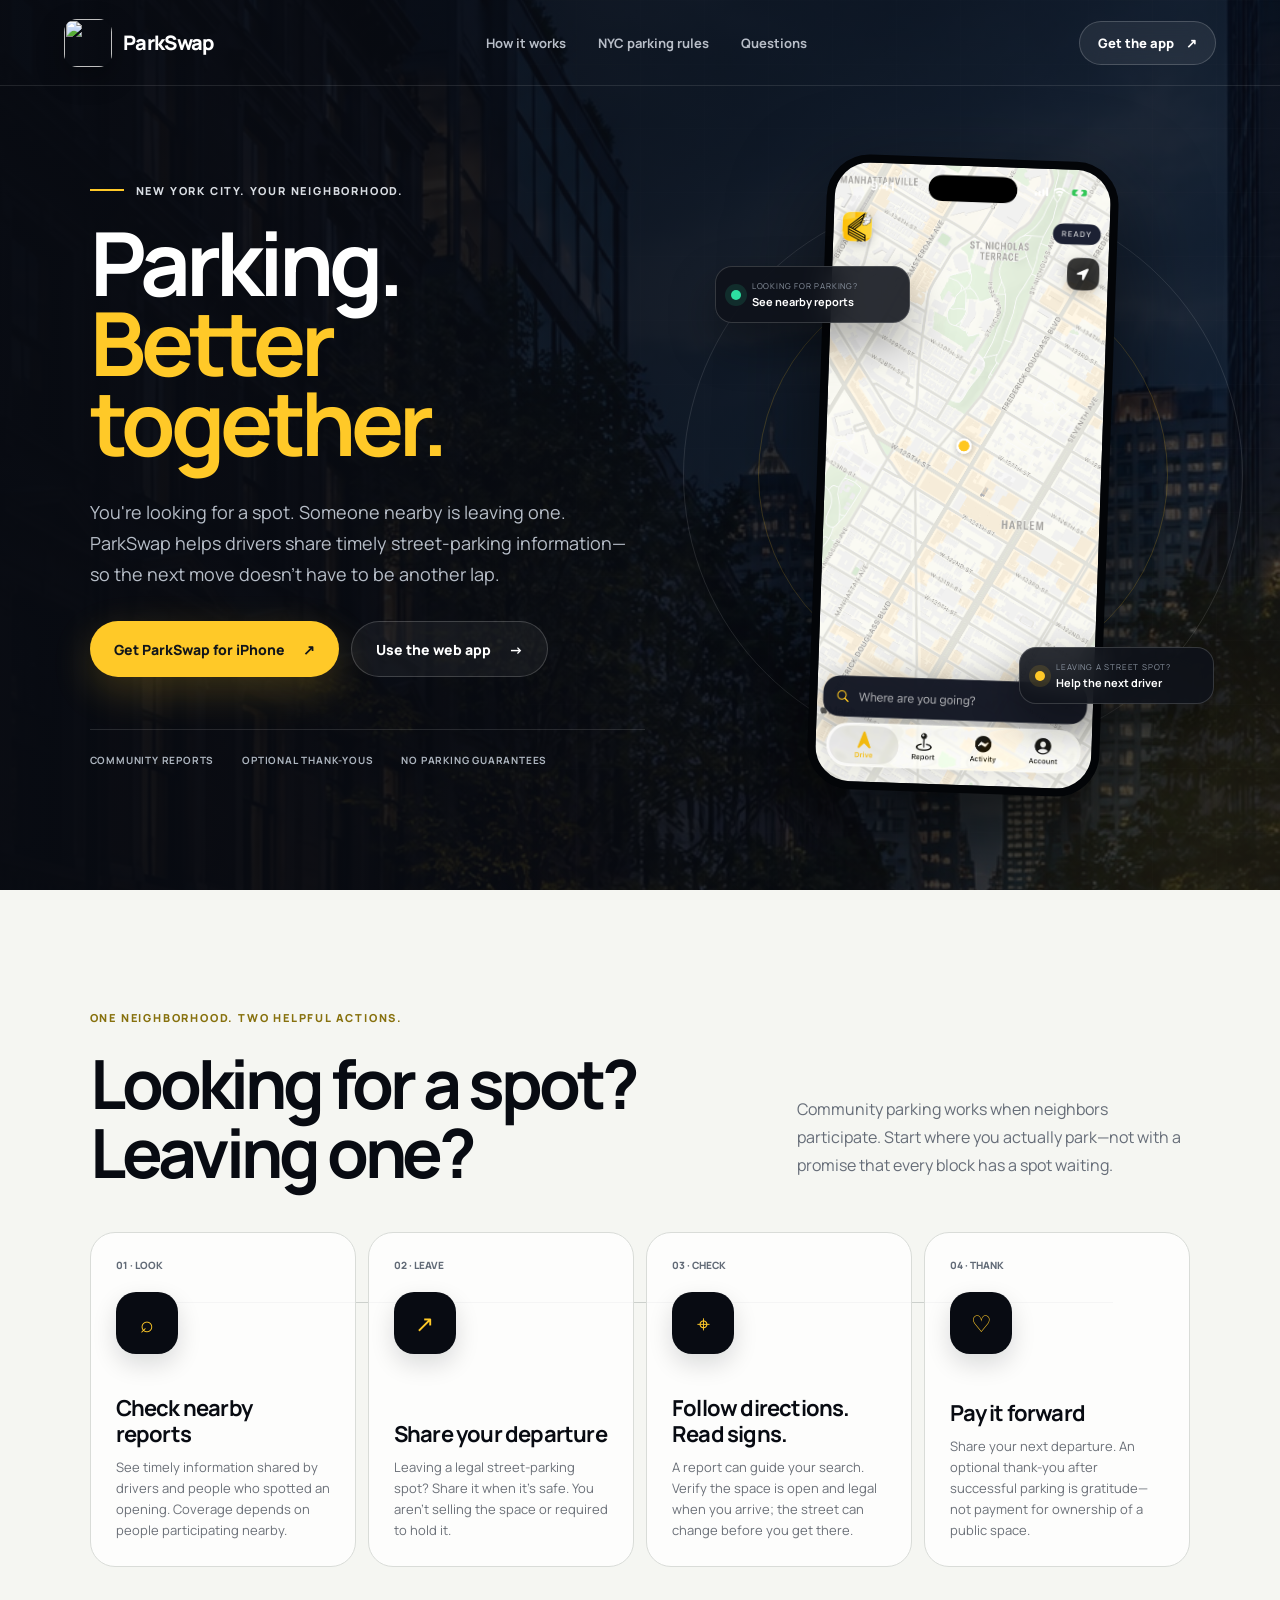
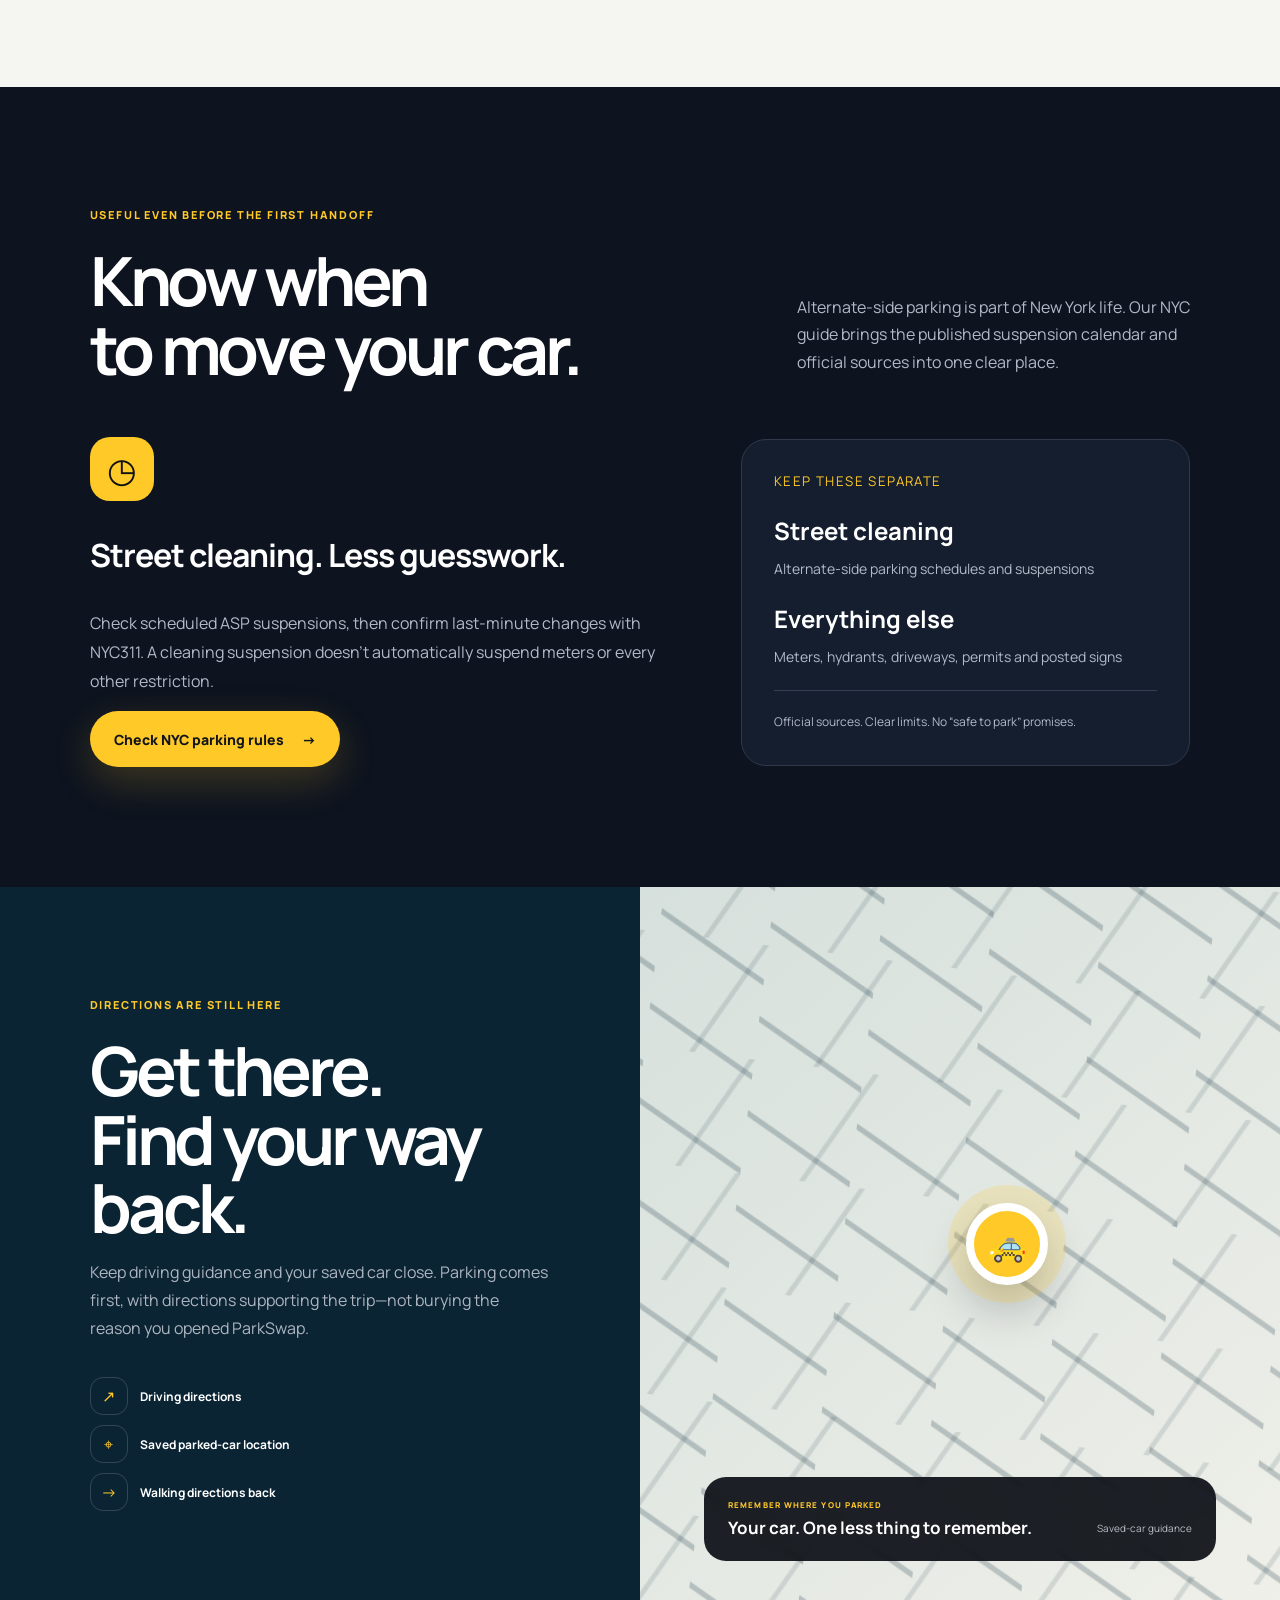
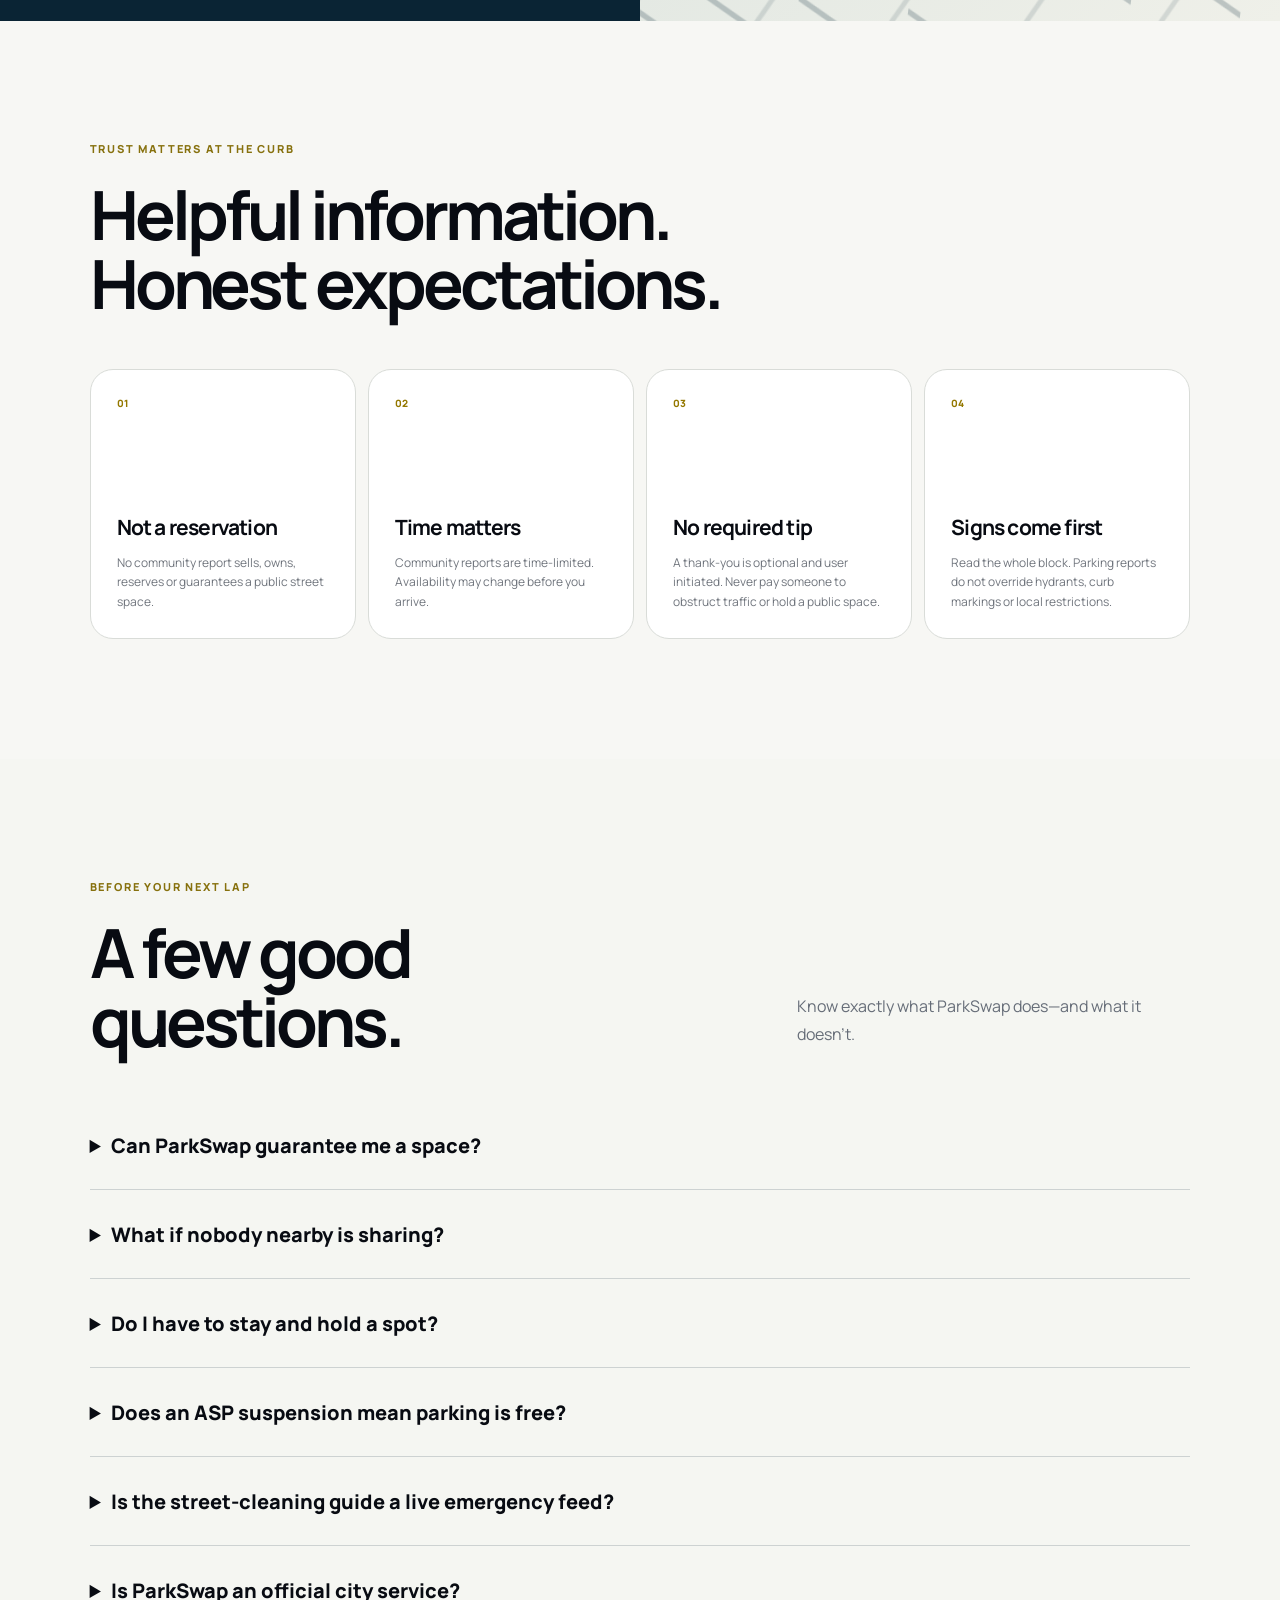
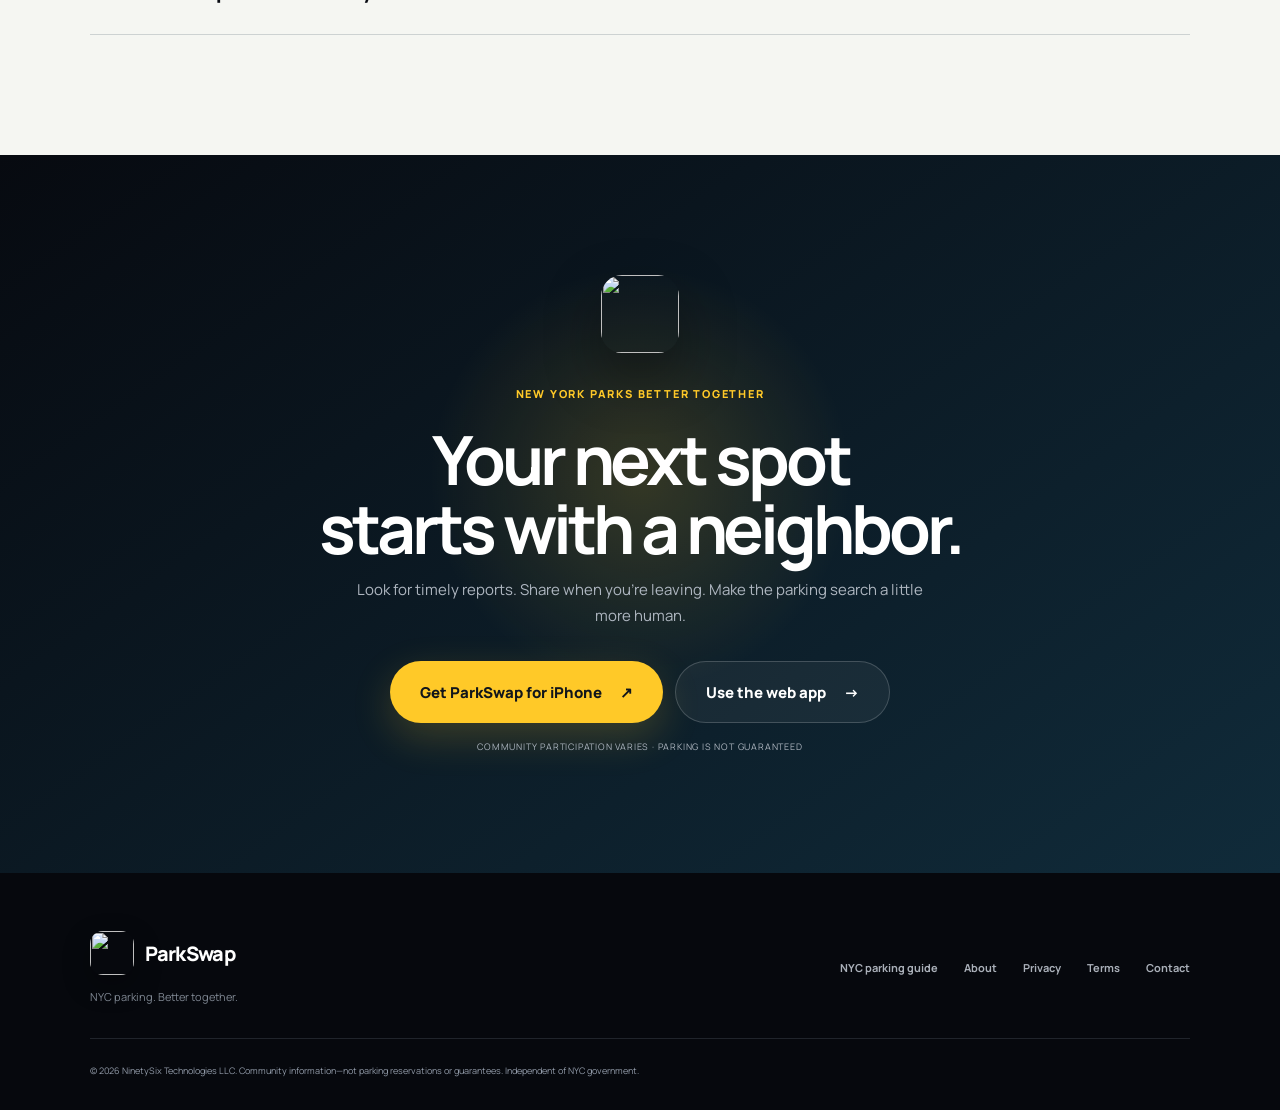
==== index.html @ baaea786 "Make ParkSwap website NYC parking-first with verified ASP date guide" ====
<!doctype html>
<html lang="en-US">
<head>
<meta charset="utf-8">
<meta name="viewport" content="width=device-width, initial-scale=1, viewport-fit=cover">
<title>ParkSwap — NYC Parking, Better Together</title>
<meta name="description" content="Find timely community parking reports, share when you're leaving, and check NYC alternate-side parking information. Less circling starts with drivers helping drivers.">
<meta name="theme-color" content="#080b12">
<link rel="canonical" href="https://parkswap.com/">
<meta property="og:type" content="website"><meta property="og:site_name" content="ParkSwap">
<meta property="og:title" content="ParkSwap — NYC Parking, Better Together">
<meta property="og:description" content="Looking for a spot? Leaving one? Connect with your neighborhood, and check official NYC parking information.">
<meta property="og:url" content="https://parkswap.com/"><meta property="og:image" content="https://parkswap.com/assets/parkswap-nyc-blue-hour-v2.jpg">
<meta name="twitter:card" content="summary_large_image">
<meta name="twitter:title" content="ParkSwap — NYC Parking, Better Together">
<meta name="twitter:description" content="Drivers helping drivers. Community parking reports and official NYC parking information.">
<meta name="twitter:image" content="https://parkswap.com/assets/parkswap-nyc-blue-hour-v2.jpg">
<meta name="apple-itunes-app" content="app-id=1494510599">
<link rel="icon" type="image/png" href="/parkswap-app-icon.png"><link rel="apple-touch-icon" href="/parkswap-app-icon.png">
<link rel="preconnect" href="https://fonts.googleapis.com"><link rel="preconnect" href="https://fonts.gstatic.com" crossorigin>
<link href="https://fonts.googleapis.com/css2?family=Manrope:wght@400;500;600;700;800&display=swap" rel="stylesheet">
<link rel="stylesheet" href="/landing-v2.css?v=20261007-nyc">
<script type="application/ld+json">{"@context":"https://schema.org","@graph":[{"@type":"Organization","@id":"https://parkswap.com/#company","name":"NinetySix Technologies LLC","url":"https://parkswap.com/","logo":"https://parkswap.com/parkswap-app-icon.png"},{"@type":"MobileApplication","name":"ParkSwap","operatingSystem":"iOS","applicationCategory":"NavigationApplication","description":"Community parking information, driving directions and saved-car recovery.","url":"https://parkswap.com/","downloadUrl":"https://apps.apple.com/us/app/id1494510599","publisher":{"@id":"https://parkswap.com/#company"}},{"@type":"WebSite","name":"ParkSwap","url":"https://parkswap.com/","publisher":{"@id":"https://parkswap.com/#company"}}]}</script>
</head>
<body>
<a class="skip-link" href="#main">Skip to content</a>
<header class="nav-wrap">
<a class="brand" href="/" aria-label="ParkSwap home"><img src="/parkswap-app-icon.png" width="48" height="48" alt=""><span>ParkSwap</span></a>
<nav aria-label="Main navigation"><a href="#journey">How it works</a><a href="/nyc-parking/">NYC parking rules</a><a href="#questions">Questions</a></nav>
<a class="nav-cta" href="https://apps.apple.com/us/app/id1494510599" target="_blank" rel="noopener">Get the app <span aria-hidden="true">↗</span></a>
</header>
<nav class="mobile-links" aria-label="Mobile navigation"><a href="#journey">How it works</a><a href="/nyc-parking/">NYC parking guide</a><a href="#questions">FAQs</a></nav>
<main id="main">
<section class="hero nyc-hero" id="top">
<div class="hero-glow" aria-hidden="true"></div>
<div class="hero-copy">
<p class="eyebrow"><span></span> New York City. Your neighborhood.</p>
<h1>Parking.<br><em>Better together.</em></h1>
<p class="hero-lead">You're looking for a spot. Someone nearby is leaving one. ParkSwap helps drivers share timely street-parking information—so the next move doesn't have to be another lap.</p>
<div class="actions"><a class="button primary" href="https://apps.apple.com/us/app/id1494510599" target="_blank" rel="noopener">Get ParkSwap for iPhone <span aria-hidden="true">↗</span></a><a class="button secondary" href="https://app.parkswap.com/app/">Use the web app <span aria-hidden="true">→</span></a></div>
<div class="hero-facts"><span>Community reports</span><span>Optional thank-yous</span><span>No parking guarantees</span></div>
</div>
<div class="hero-product" aria-label="Current ParkSwap app preview">
<div class="orbit orbit-one" aria-hidden="true"></div><div class="orbit orbit-two" aria-hidden="true"></div>
<div class="phone hero-phone"><img src="/assets/parkswap-map.png" width="1206" height="2622" fetchpriority="high" alt="Current ParkSwap map and destination-search screen in New York City"></div>
<div class="floating-card float-top"><i></i><span><small>Looking for parking?</small><strong>See nearby reports</strong></span></div>
<div class="floating-card float-bottom"><i></i><span><small>Leaving a street spot?</small><strong>Help the next driver</strong></span></div>
</div>
</section>
<section class="journey section" id="journey">
<div class="section-heading compact"><div><p class="kicker">One neighborhood. Two helpful actions.</p><h2>Looking for a spot?<br>Leaving one?</h2></div><p>Community parking works when neighbors participate. Start where you actually park—not with a promise that every block has a spot waiting.</p></div>
<ol class="journey-track">
<li><span>01 · LOOK</span><i aria-hidden="true">⌕</i><h3>Check nearby reports</h3><p>See timely information shared by drivers and people who spotted an opening. Coverage depends on people participating nearby.</p></li>
<li><span>02 · LEAVE</span><i aria-hidden="true">↗</i><h3>Share your departure</h3><p>Leaving a legal street-parking spot? Share it when it's safe. You aren't selling the space or required to hold it.</p></li>
<li><span>03 · CHECK</span><i aria-hidden="true">⌖</i><h3>Follow directions. Read signs.</h3><p>A report can guide your search. Verify the space is open and legal when you arrive; the street can change before you get there.</p></li>
<li><span>04 · THANK</span><i aria-hidden="true">♡</i><h3>Pay it forward</h3><p>Share your next departure. An optional thank-you after successful parking is gratitude—not payment for ownership of a public space.</p></li>
</ol>
</section>
<section class="nyc-rules section" id="nyc-rules">
<div class="section-heading"><div><p class="kicker light">Useful even before the first handoff</p><h2>Know when<br>to move your car.</h2></div><p>Alternate-side parking is part of New York life. Our NYC guide brings the published suspension calendar and official sources into one clear place.</p></div>
<div class="rules-feature"><div><span class="rules-icon" aria-hidden="true">◷</span><h3>Street cleaning. Less guesswork.</h3><p>Check scheduled ASP suspensions, then confirm last-minute changes with NYC311. A cleaning suspension doesn't automatically suspend meters or every other restriction.</p><a class="button primary" href="/nyc-parking/">Check NYC parking rules <span aria-hidden="true">→</span></a></div><div class="rules-note"><small>KEEP THESE SEPARATE</small><strong>Street cleaning</strong><span>Alternate-side parking schedules and suspensions</span><strong>Everything else</strong><span>Meters, hydrants, driveways, permits and posted signs</span><p>Official sources. Clear limits. No “safe to park” promises.</p></div></div>
</section>
<section class="car-section">
<div class="car-copy"><p class="kicker light">Directions are still here</p><h2>Get there.<br>Find your way back.</h2><p>Keep driving guidance and your saved car close. Parking comes first, with directions supporting the trip—not burying the reason you opened ParkSwap.</p><div class="car-actions"><span><i aria-hidden="true">↗</i><b>Driving directions</b></span><span><i aria-hidden="true">⌖</i><b>Saved parked-car location</b></span><span><i aria-hidden="true">→</i><b>Walking directions back</b></span></div></div>
<div class="car-visual" aria-hidden="true"><div class="map-lines"></div><div class="car-pin"><span>🚕</span></div><div class="car-status"><small>REMEMBER WHERE YOU PARKED</small><strong>Your car. One less thing to remember.</strong><span>Saved-car guidance</span></div></div>
</section>
<section class="trust section" id="trust">
<div class="trust-statement"><p class="kicker">Trust matters at the curb</p><h2>Helpful information.<br>Honest expectations.</h2></div>
<div class="trust-grid"><article><span>01</span><h3>Not a reservation</h3><p>No community report sells, owns, reserves or guarantees a public street space.</p></article><article><span>02</span><h3>Time matters</h3><p>Community reports are time-limited. Availability may change before you arrive.</p></article><article><span>03</span><h3>No required tip</h3><p>A thank-you is optional and user initiated. Never pay someone to obstruct traffic or hold a public space.</p></article><article><span>04</span><h3>Signs come first</h3><p>Read the whole block. Parking reports do not override hydrants, curb markings or local restrictions.</p></article></div>
</section>
<section class="questions section" id="questions">
<div class="section-heading compact"><div><p class="kicker">Before your next lap</p><h2>A few good<br>questions.</h2></div><p>Know exactly what ParkSwap does—and what it doesn't.</p></div>
<details><summary>Can ParkSwap guarantee me a space?</summary><p>No. Reports are community information, not reservations. Someone may park before you arrive. Always verify availability and legality yourself.</p></details>
<details><summary>What if nobody nearby is sharing?</summary><p>There may be no reports. Use directions and the NYC parking guide, then share your own departure when safe. Each helpful report gives another neighbor a place to start.</p></details>
<details><summary>Do I have to stay and hold a spot?</summary><p>No. Leave when safe. Do not block traffic, stand in a space or suggest that a public spot is reserved.</p></details>
<details><summary>Does an ASP suspension mean parking is free?</summary><p>Not generally. ASP concerns street cleaning. Check NYC311's current notice and all other applicable restrictions, including meters.</p></details>
<details><summary>Is the street-cleaning guide a live emergency feed?</summary><p>No. It shows published 2026 calendar information and links to official current notices. Weather and emergency changes must be checked with NYC311.</p></details>
<details><summary>Is ParkSwap an official city service?</summary><p>No. ParkSwap is independent software from NinetySix Technologies LLC, not affiliated with or endorsed by NYC government.</p></details>
</section>
<section class="final-cta section">
<div class="cta-mark"><img src="/parkswap-app-icon.png" width="78" height="78" alt=""></div><p class="kicker light">New York parks better together</p><h2>Your next spot<br>starts with a neighbor.</h2><p>Look for timely reports. Share when you're leaving. Make the parking search a little more human.</p>
<div class="actions"><a class="button primary large" href="https://apps.apple.com/us/app/id1494510599" target="_blank" rel="noopener">Get ParkSwap for iPhone <span aria-hidden="true">↗</span></a><a class="button secondary large" href="https://app.parkswap.com/app/">Use the web app <span aria-hidden="true">→</span></a></div>
<small>Community participation varies · Parking is not guaranteed</small>
</section>
</main>
<footer><div class="footer-brand"><a class="brand" href="/"><img src="/parkswap-app-icon.png" width="44" height="44" alt=""><span>ParkSwap</span></a><p>NYC parking. Better together.</p></div><nav aria-label="Footer navigation"><a href="/nyc-parking/">NYC parking guide</a><a href="/aboutUs/">About</a><a href="/privacy/">Privacy</a><a href="/terms/">Terms</a><a href="mailto:contact@parkswap.com">Contact</a></nav><small>© 2026 NinetySix Technologies LLC. Community information—not parking reservations or guarantees. Independent of NYC government.</small></footer>
</body></html>
---- landing-v2.css ----
:root{--ink:#080b12;--paper:#f4f5f1;--white:#fff;--muted:#666d78;--line:#d9dcd8;--yellow:#ffc928;--mint:#2de0a1}
*{box-sizing:border-box}html{scroll-behavior:smooth;background:var(--ink)}body{margin:0;background:var(--paper);color:var(--ink);font-family:Manrope,-apple-system,BlinkMacSystemFont,"Segoe UI",sans-serif;-webkit-font-smoothing:antialiased}a{color:inherit;text-decoration:none}.skip-link{position:fixed;left:16px;top:-80px;z-index:100;background:#fff;color:#000;padding:12px 16px;border-radius:10px}.skip-link:focus{top:16px}
.nav-wrap{position:absolute;z-index:20;top:0;left:0;right:0;height:86px;padding:0 clamp(22px,5vw,76px);display:flex;align-items:center;justify-content:space-between;color:#fff;border-bottom:1px solid rgba(255,255,255,.1)}.brand{display:flex;align-items:center;gap:11px;font-size:20px;font-weight:800;letter-spacing:-.7px}.brand img{border-radius:13px;box-shadow:0 10px 28px rgba(0,0,0,.3)}.nav-wrap nav{display:flex;gap:32px;color:#b8bec8;font-size:13px;font-weight:700}.nav-wrap nav a:hover{color:#fff}.nav-cta{display:flex;gap:12px;align-items:center;border:1px solid rgba(255,255,255,.18);border-radius:999px;padding:12px 18px;font-size:13px;font-weight:800;background:rgba(255,255,255,.07);backdrop-filter:blur(14px)}
.hero{position:relative;min-height:900px;padding:150px clamp(22px,7vw,110px) 90px;display:grid;grid-template-columns:minmax(0,1fr) minmax(420px,.82fr);align-items:center;gap:7vw;color:#fff;background:radial-gradient(circle at 81% 22%,rgba(255,201,40,.25),transparent 30%),linear-gradient(135deg,#070a10 0%,#0c1420 56%,#102a38 100%);overflow:hidden}.hero:before{content:"";position:absolute;inset:0;opacity:.22;background-image:linear-gradient(rgba(255,255,255,.045) 1px,transparent 1px),linear-gradient(90deg,rgba(255,255,255,.045) 1px,transparent 1px);background-size:64px 64px;mask-image:linear-gradient(90deg,transparent,#000)}.hero-glow{position:absolute;width:500px;height:500px;border-radius:50%;right:-180px;bottom:-190px;background:var(--yellow);filter:blur(130px);opacity:.09}.hero-copy,.hero-product{position:relative;z-index:2}.eyebrow,.kicker{margin:0 0 24px;text-transform:uppercase;letter-spacing:1.8px;font-size:11px;font-weight:800;color:#87710e}.eyebrow{display:flex;align-items:center;gap:12px;color:#d9dde3}.eyebrow span{width:34px;height:2px;background:var(--yellow)}h1{font-size:clamp(58px,7vw,108px);line-height:.91;letter-spacing:-6.5px;margin:0;max-width:870px}h1 em{font-style:normal;color:var(--yellow)}.hero-lead{max-width:670px;margin:34px 0 32px;color:#b7bec8;font-size:18px;line-height:1.72}.actions{display:flex;gap:12px;flex-wrap:wrap}.button{display:inline-flex;align-items:center;justify-content:center;gap:18px;min-height:56px;padding:0 24px;border-radius:999px;font-size:14px;font-weight:800;transition:transform .2s ease,box-shadow .2s ease}.button:hover{transform:translateY(-2px)}.primary{background:var(--yellow);color:#11151b;box-shadow:0 14px 40px rgba(255,201,40,.2)}.secondary{color:#fff;border:1px solid rgba(255,255,255,.18);background:rgba(255,255,255,.05)}.large{min-height:62px;padding:0 30px;font-size:15px}.hero-facts{display:flex;gap:28px;margin-top:52px;padding-top:23px;border-top:1px solid rgba(255,255,255,.12);color:#87909d;font-size:10px;font-weight:700;text-transform:uppercase;letter-spacing:.8px}.hero-facts b{color:#fff;margin-right:5px}
.hero-product{height:650px;display:grid;place-items:center}.orbit{position:absolute;border:1px solid rgba(255,255,255,.11);border-radius:50%}.orbit-one{width:560px;height:560px}.orbit-two{width:410px;height:410px;border-color:rgba(255,201,40,.2)}.phone{overflow:hidden;background:#05070b;border:8px solid #030508;border-radius:43px;box-shadow:0 35px 90px rgba(0,0,0,.55)}.phone img{width:100%;height:100%;display:block;object-fit:cover;object-position:top}.hero-phone{position:relative;width:292px;height:635px;transform:rotate(2deg);z-index:2}.floating-card{position:absolute;z-index:4;display:flex;align-items:center;gap:11px;min-width:195px;padding:13px 15px;border:1px solid rgba(255,255,255,.16);border-radius:17px;background:rgba(14,18,26,.88);box-shadow:0 20px 45px rgba(0,0,0,.34);backdrop-filter:blur(16px)}.floating-card i{width:10px;height:10px;border-radius:50%;background:var(--mint);box-shadow:0 0 0 6px rgba(45,224,161,.13)}.floating-card span{display:grid;gap:3px}.floating-card small{color:#8c95a2;font-size:8px;text-transform:uppercase;letter-spacing:.8px}.floating-card strong{font-size:11px}.float-top{left:-20px;top:116px}.float-bottom{right:-24px;bottom:96px}.float-bottom i{background:var(--yellow);box-shadow:0 0 0 6px rgba(255,201,40,.13)}.scroll-cue{position:absolute;left:clamp(22px,7vw,110px);bottom:32px;display:flex;align-items:center;gap:10px;color:#697381;font-size:9px;text-transform:uppercase;letter-spacing:1.2px}.scroll-cue span{width:30px;height:1px;background:#697381}
.section{padding:120px clamp(22px,7vw,110px)}.section-heading{display:grid;grid-template-columns:minmax(0,1.1fr) minmax(300px,.7fr);align-items:end;gap:7vw;margin-bottom:54px}.section-heading h2,.feature h2,.car-section h2,.trust-statement h2,.final-cta h2{margin:0;font-size:clamp(44px,5.3vw,78px);line-height:1.01;letter-spacing:-4px}.section-heading>p{margin:0 0 7px;color:var(--muted);font-size:16px;line-height:1.72}.compact{margin-bottom:46px}
.journey{background:#f5f6f2}.journey-track{position:relative;list-style:none;padding:0;margin:0;display:grid;grid-template-columns:repeat(4,1fr);gap:12px}.journey-track:before{content:"";position:absolute;left:7%;right:7%;top:70px;height:1px;background:#ccd0cc}.journey-track li{position:relative;min-height:335px;padding:25px;border:1px solid var(--line);border-radius:25px;background:rgba(255,255,255,.8);display:flex;flex-direction:column}.journey-track li>span{font-size:10px;font-weight:800;color:#8a8f98}.journey-track i{position:relative;z-index:2;width:62px;height:62px;margin:20px 0 auto;border-radius:20px;background:var(--ink);color:var(--yellow);display:grid;place-items:center;font-style:normal;font-size:23px;box-shadow:0 10px 25px rgba(8,11,18,.14)}.journey-track h3{margin:24px 0 10px;font-size:22px;line-height:1.15;letter-spacing:-.8px}.journey-track p{margin:0;color:#6b7078;font-size:13px;line-height:1.62}
.feature{min-height:840px;padding:110px clamp(22px,8vw,130px);display:grid;grid-template-columns:minmax(0,.9fr) minmax(430px,1.1fr);gap:8vw;align-items:center;color:#fff;background:radial-gradient(circle at 72% 50%,rgba(255,201,40,.13),transparent 28%),linear-gradient(145deg,#080b12,#131a25)}.kicker.light{color:var(--yellow)}.feature-copy>p:not(.kicker),.car-copy>p:not(.kicker){color:#aeb5c0;font-size:16px;line-height:1.75;max-width:620px}.check-list{list-style:none;padding:0;margin:35px 0 0;border-top:1px solid #2a313b}.check-list li{display:flex;align-items:center;gap:13px;padding:17px 0;border-bottom:1px solid #2a313b;color:#dce0e6;font-size:13px;font-weight:700}.check-list span{width:26px;height:26px;border-radius:9px;background:var(--yellow);color:#111;display:grid;place-items:center;font-size:11px}.feature-device{position:relative;min-height:650px;display:grid;place-items:center}.device-halo{position:absolute;width:530px;height:530px;border-radius:50%;background:linear-gradient(135deg,#26303a,#0d1118);border:1px solid #303945;box-shadow:inset 0 0 0 45px rgba(255,255,255,.015)}.feature-phone{position:relative;z-index:2;width:288px;height:625px}.metric{position:absolute;z-index:3;display:grid;gap:4px;padding:14px 16px;border-radius:15px;background:#fff;color:#111;box-shadow:0 20px 45px rgba(0,0,0,.3)}.metric small{font-size:8px;font-weight:800;color:#8a6e00;letter-spacing:1px}.metric b{font-size:11px}.metric-one{left:0;top:105px}.metric-two{right:-10px;bottom:110px}
.community{background:#eff1ed}.community-grid{display:grid;grid-template-columns:1fr .82fr 1fr;gap:14px;align-items:stretch}.community-copy-card,.screen-card{margin:0;min-height:620px;border-radius:28px;overflow:hidden}.community-copy-card{padding:34px;background:#fff;border:1px solid var(--line);display:flex;flex-direction:column}.card-number{font-size:10px;font-weight:800;color:#9a7c00}.community-copy-card h3{margin:auto 0 17px;font-size:34px;line-height:1.06;letter-spacing:-1.8px}.community-copy-card>p{margin:0;color:#6c7179;font-size:14px;line-height:1.7}.signal-line{margin-top:32px;padding:17px;border-radius:17px;background:#10151e;color:#fff;display:flex;align-items:center;gap:13px}.signal-line i{width:11px;height:11px;border-radius:50%;background:var(--mint);box-shadow:0 0 0 6px rgba(45,224,161,.14)}.signal-line span{display:grid;gap:4px}.signal-line b{font-size:12px}.signal-line small{font-size:9px;color:#969da8}.screen-card{position:relative;padding:34px 34px 0;background:linear-gradient(150deg,#092d2a,#0d141d);display:flex;flex-direction:column;align-items:center}.screen-card .phone{width:230px;height:500px;border-radius:35px}.screen-card figcaption{padding:18px 0;color:#aeb6c0;font-size:10px;line-height:1.5;text-align:center}.thank-you{background:linear-gradient(150deg,#f7d757,#ffc928);border-color:#dcb11c}.thank-you>p{color:#655413}.trust-pills{display:flex;flex-wrap:wrap;gap:7px;margin-top:31px}.trust-pills span{padding:9px 11px;border-radius:999px;background:rgba(8,11,18,.1);font-size:9px;font-weight:800;text-transform:uppercase;letter-spacing:.5px}
.car-section{min-height:700px;display:grid;grid-template-columns:1fr 1fr;background:#0a2434;color:#fff}.car-copy{padding:110px clamp(22px,7vw,110px)}.car-actions{margin-top:35px;display:grid;gap:10px}.car-actions span{display:flex;align-items:center;gap:12px}.car-actions i{width:38px;height:38px;border:1px solid rgba(255,255,255,.16);border-radius:13px;display:grid;place-items:center;color:var(--yellow);font-style:normal}.car-actions b{font-size:12px}.car-visual{position:relative;overflow:hidden;background:linear-gradient(140deg,#d6e0dc,#eff0e9)}.map-lines{position:absolute;inset:-20%;background:linear-gradient(28deg,transparent 47%,rgba(9,39,56,.22) 48%,rgba(9,39,56,.22) 51%,transparent 52%) 0 0/110px 95px,linear-gradient(118deg,transparent 48%,rgba(9,39,56,.12) 49%,rgba(9,39,56,.12) 51%,transparent 52%) 0 0/125px 115px;transform:rotate(7deg)}.car-pin{position:absolute;left:51%;top:43%;width:82px;height:82px;border-radius:50%;background:var(--yellow);border:8px solid #fff;display:grid;place-items:center;box-shadow:0 0 0 18px rgba(255,201,40,.2),0 22px 45px rgba(8,11,18,.25)}.car-pin span{font-size:31px}.car-status{position:absolute;left:10%;right:10%;bottom:60px;padding:22px 24px;border-radius:22px;background:rgba(8,11,18,.91);color:#fff;backdrop-filter:blur(15px);display:grid;grid-template-columns:1fr auto;gap:6px 20px}.car-status small{grid-column:1/-1;color:var(--yellow);font-size:8px;font-weight:800;letter-spacing:1.1px}.car-status strong{font-size:17px}.car-status span{font-size:10px;color:#b8bec6;align-self:center}
.trust{background:#f7f7f4}.trust-statement{max-width:970px;margin-bottom:52px}.trust-grid{display:grid;grid-template-columns:repeat(4,1fr);gap:12px}.trust-grid article{min-height:270px;padding:26px;border:1px solid var(--line);border-radius:23px;background:#fff;display:flex;flex-direction:column}.trust-grid span{font-size:10px;font-weight:800;color:#947800}.trust-grid h3{margin:auto 0 12px;font-size:21px;letter-spacing:-.8px}.trust-grid p{margin:0;color:#70757d;font-size:12px;line-height:1.65}
.final-cta{text-align:center;color:#fff;background:radial-gradient(circle at 50% 45%,rgba(255,201,40,.17),transparent 28%),linear-gradient(145deg,#070a10,#102b3a);display:flex;align-items:center;flex-direction:column}.cta-mark img{border-radius:21px;box-shadow:0 22px 55px rgba(0,0,0,.35)}.final-cta .kicker{margin-top:28px}.final-cta>p:not(.kicker){max-width:590px;color:#aeb6c0;font-size:15px;line-height:1.7}.final-cta .button{margin-top:18px}.final-cta>small{margin-top:17px;color:#747e8c;font-size:9px;text-transform:uppercase;letter-spacing:.8px}
footer{padding:58px clamp(22px,7vw,110px) 32px;background:#06080d;color:#fff;display:grid;grid-template-columns:1fr auto;gap:34px}.footer-brand p{color:#7f8792;font-size:11px;margin:14px 0 0}footer nav{display:flex;gap:26px;align-items:center;color:#aab0b9;font-size:11px;font-weight:700}footer>small{grid-column:1/-1;padding-top:25px;border-top:1px solid #20242b;color:#656c77;font-size:9px;line-height:1.6}
@media(max-width:1050px){.hero{grid-template-columns:1fr;padding-top:135px}.hero-copy{max-width:780px}.hero-product{height:620px}.feature{grid-template-columns:1fr}.feature-copy{max-width:780px}.feature-device{width:min(100%,680px);margin:auto}.community-grid{grid-template-columns:1fr 1fr}.thank-you{grid-column:1/-1;min-height:360px}.trust-grid{grid-template-columns:1fr 1fr}.car-section{grid-template-columns:1fr}.car-visual{min-height:570px}}
@media(max-width:720px){.nav-wrap{height:74px}.nav-wrap nav{display:none}.nav-cta{padding:10px 14px}.brand img{width:42px;height:42px}.brand span{font-size:18px}.hero{min-height:0;padding-top:118px;padding-bottom:70px}.hero h1{font-size:55px;letter-spacing:-3.8px}.hero-lead{font-size:15px}.actions .button{width:100%}.hero-facts{gap:13px;flex-wrap:wrap;margin-top:34px}.hero-product{height:535px;margin-top:25px}.hero-phone{width:232px;height:503px}.orbit-one{width:430px;height:430px}.orbit-two{width:330px;height:330px}.floating-card{min-width:160px;padding:10px 12px}.float-top{left:0;top:90px}.float-bottom{right:0;bottom:80px}.scroll-cue{display:none}.section{padding-top:82px;padding-bottom:82px}.section-heading{grid-template-columns:1fr;gap:20px}.section-heading h2,.feature h2,.car-section h2,.trust-statement h2,.final-cta h2{font-size:43px;letter-spacing:-2.6px}.journey-track{grid-template-columns:1fr}.journey-track:before{display:none}.journey-track li{min-height:270px}.feature{padding-top:82px;padding-bottom:82px}.feature-device{min-height:530px}.device-halo{width:390px;height:390px}.feature-phone{width:230px;height:500px}.metric-one{left:-4px}.metric-two{right:-4px}.community-grid{grid-template-columns:1fr}.community-copy-card,.screen-card{min-height:520px}.thank-you{grid-column:auto;min-height:360px}.screen-card .phone{width:213px;height:463px}.trust-grid{grid-template-columns:1fr}.trust-grid article{min-height:220px}.car-copy{padding-top:82px;padding-bottom:82px}.car-visual{min-height:500px}.car-status{left:20px;right:20px;bottom:25px;grid-template-columns:1fr}.final-cta{padding-left:22px;padding-right:22px}footer{grid-template-columns:1fr}footer nav{flex-wrap:wrap;gap:18px}}
@media(prefers-reduced-motion:reduce){html{scroll-behavior:auto}.button{transition:none}}

/* NYC-first parking story: retain the established ParkSwap palette and identity. */
.mobile-links{display:none}.hero-facts,.final-cta>small{color:#aeb6c0}footer>small{color:#929ba9}.journey-track li>span{color:#626b77}
.nyc-hero{background:linear-gradient(90deg,rgba(8,11,18,.98) 0%,rgba(8,11,18,.85) 55%,rgba(8,11,18,.74)),url('/assets/parkswap-nyc-blue-hour-v2.jpg') center/cover;min-height:840px}
.nyc-hero h1{font-size:clamp(60px,6.9vw,105px);letter-spacing:-5px;max-width:780px}
.nyc-rules{background:#0d131f;color:#fff}.nyc-rules .section-heading>p{color:#b2bac8}
.rules-feature{display:grid;grid-template-columns:1.1fr .85fr;gap:70px;align-items:center}.rules-feature h3{font-size:32px;letter-spacing:-1px}.rules-feature p{color:#b2bac8;line-height:1.8;max-width:650px}.rules-icon{display:grid;place-items:center;width:64px;height:64px;border-radius:20px;background:var(--yellow);color:#111;font-size:34px}.rules-note{padding:32px;border:1px solid #303949;border-radius:25px;background:#151e2e;display:grid;gap:12px}.rules-note small{color:var(--yellow);letter-spacing:1.4px}.rules-note strong{font-size:24px;margin-top:12px}.rules-note span{color:#b2bac8;font-size:14px}.rules-note p{font-size:12px;border-top:1px solid #354052;padding-top:20px;margin-bottom:0}
.questions{background:#f5f6f2}.questions details{border-bottom:1px solid #cdd2d2;padding:22px 0}.questions summary{cursor:pointer;font-size:20px;font-weight:800;min-height:44px;display:list-item;align-content:center}.questions details p{max-width:800px;color:#58616d;line-height:1.8}
a:focus-visible,summary:focus-visible{outline:3px solid #529dff;outline-offset:5px;border-radius:8px}
footer nav{flex-wrap:wrap;justify-content:flex-end}footer nav a{display:inline-flex;align-items:center;min-height:44px}
@media(max-width:720px){.nyc-hero{min-height:0}.nyc-hero h1{font-size:54px;letter-spacing:-3px}.rules-feature{grid-template-columns:1fr;gap:30px}.rules-note{padding:24px}.hero-product{overflow:hidden}.floating-card{min-width:145px}.questions summary{font-size:18px}footer nav{justify-content:flex-start}}
@media(max-width:720px){.mobile-links{position:absolute;top:74px;left:0;right:0;z-index:20;display:flex;justify-content:center;gap:24px;color:#d9dee7;font-size:12px;font-weight:700;background:#10141c}.mobile-links a{min-height:44px;display:flex;align-items:center}.nyc-hero{padding-top:158px}.nyc-hero h1{font-size:clamp(42px,11vw,54px)}}
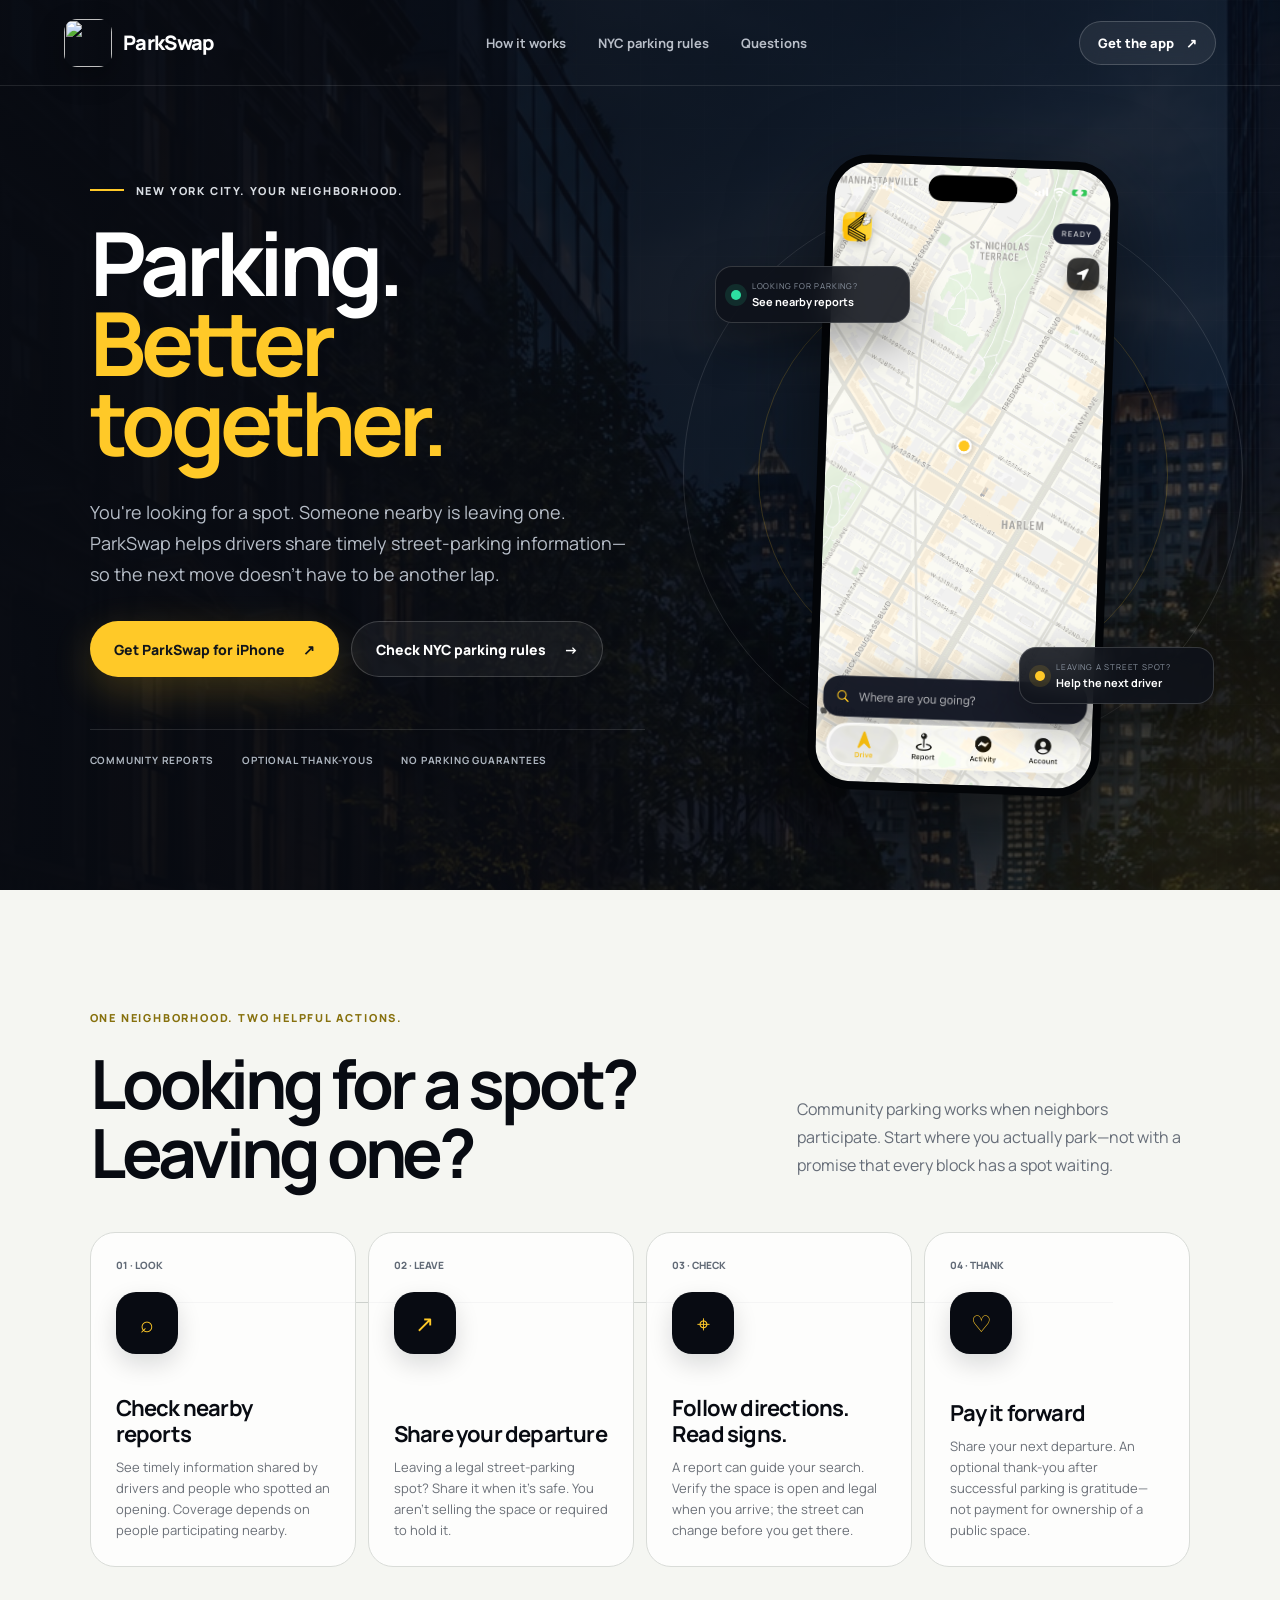
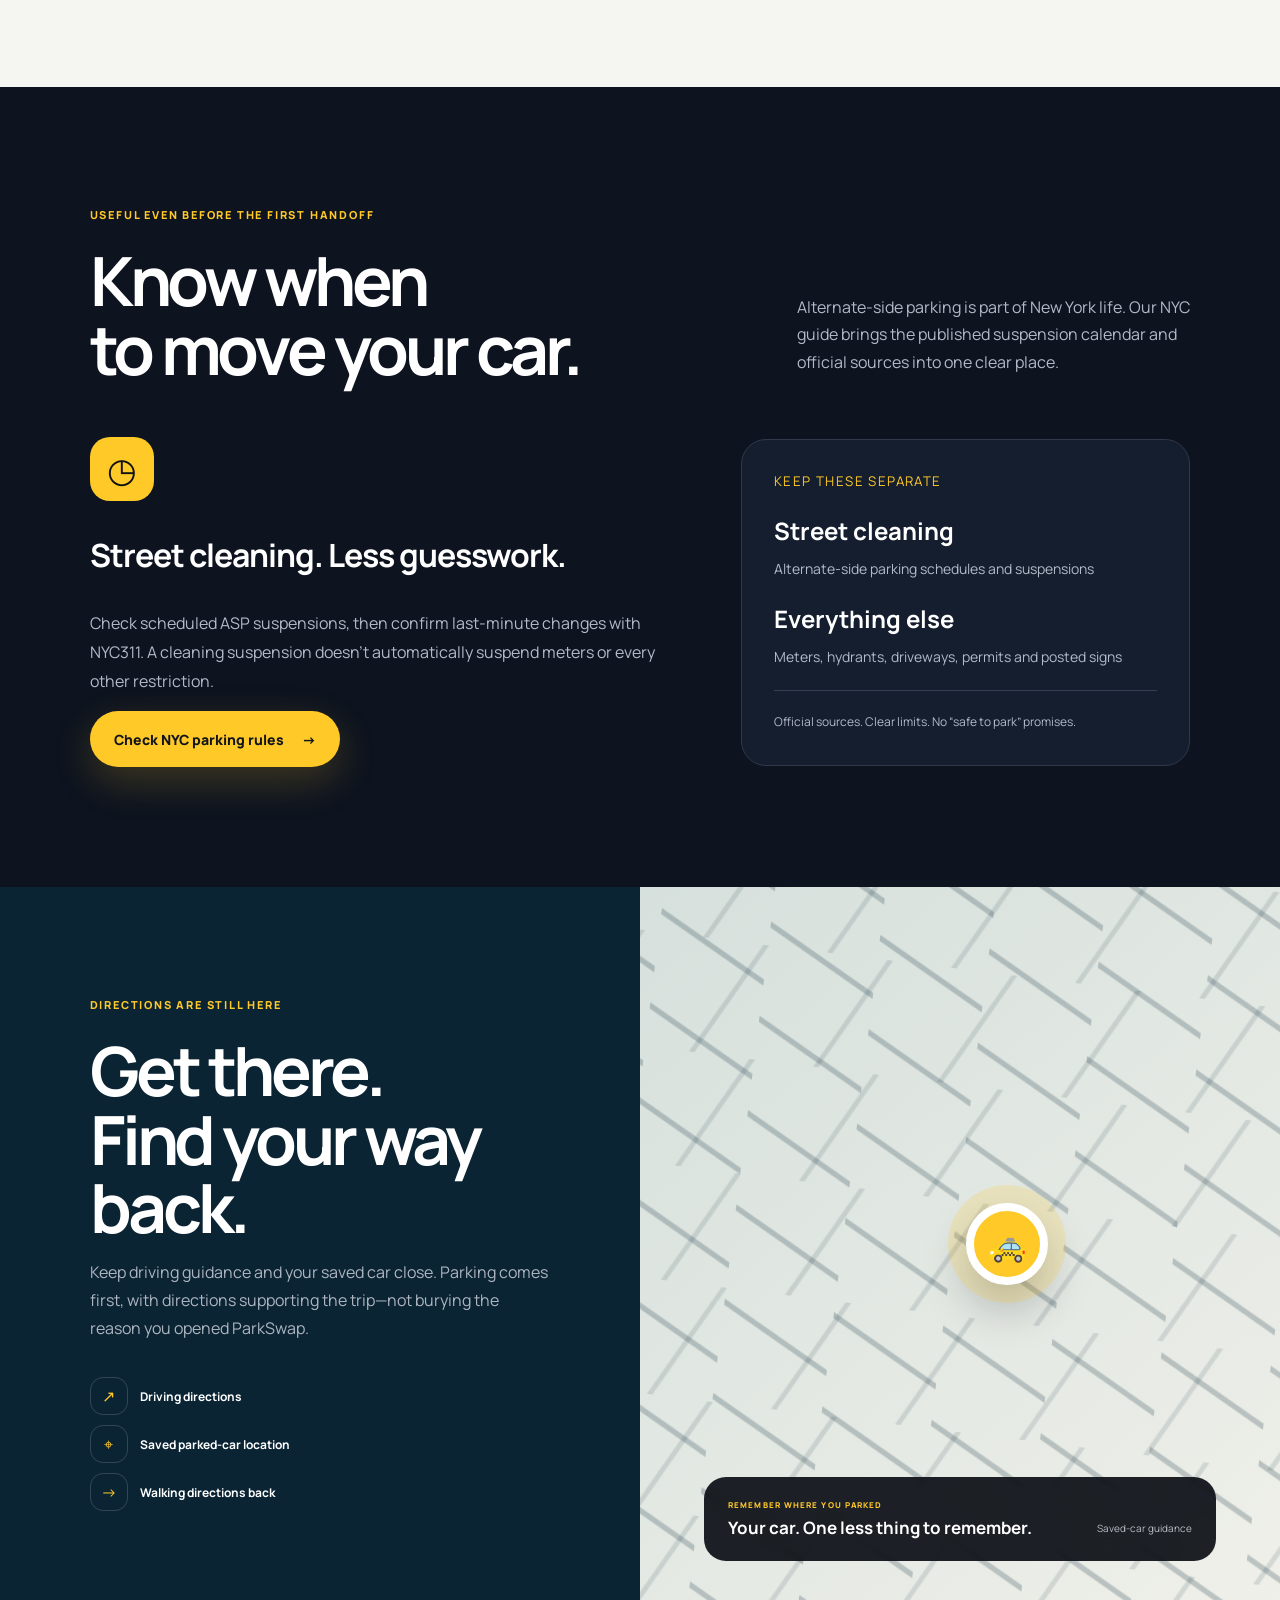
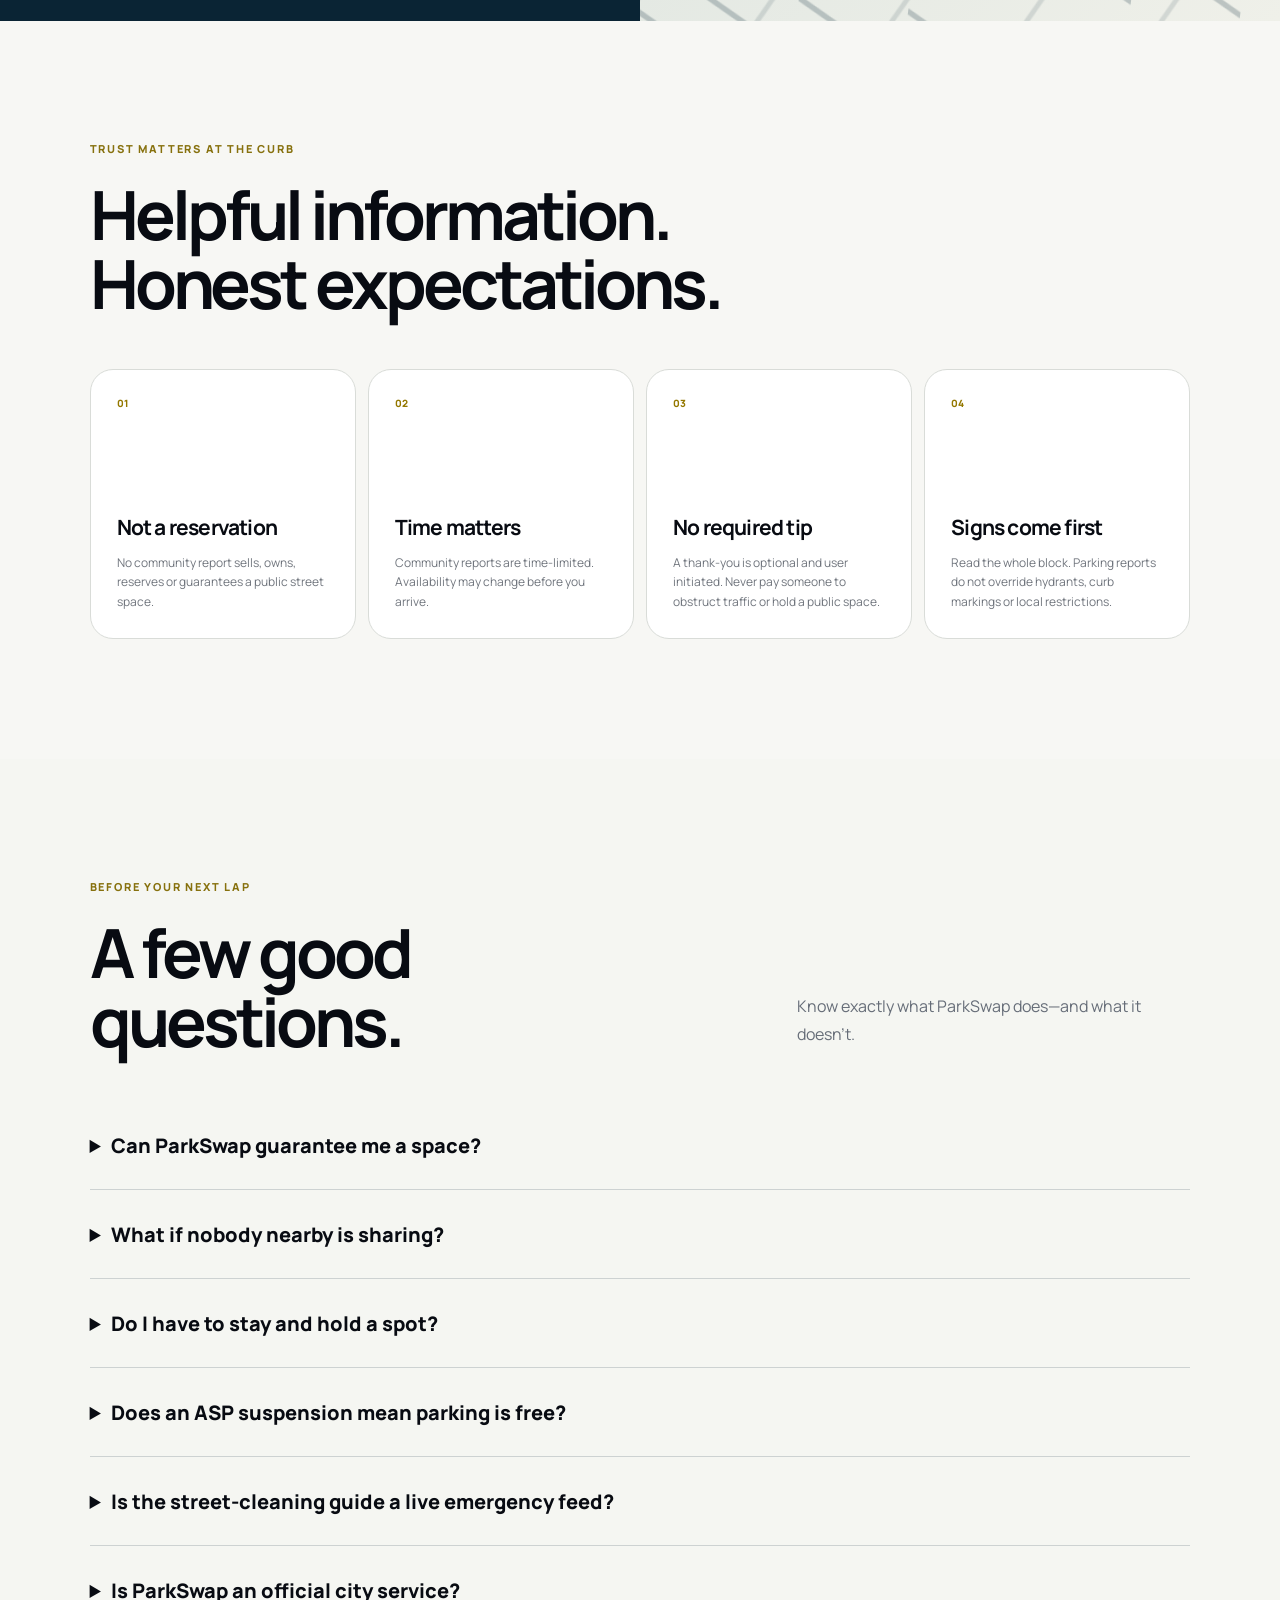
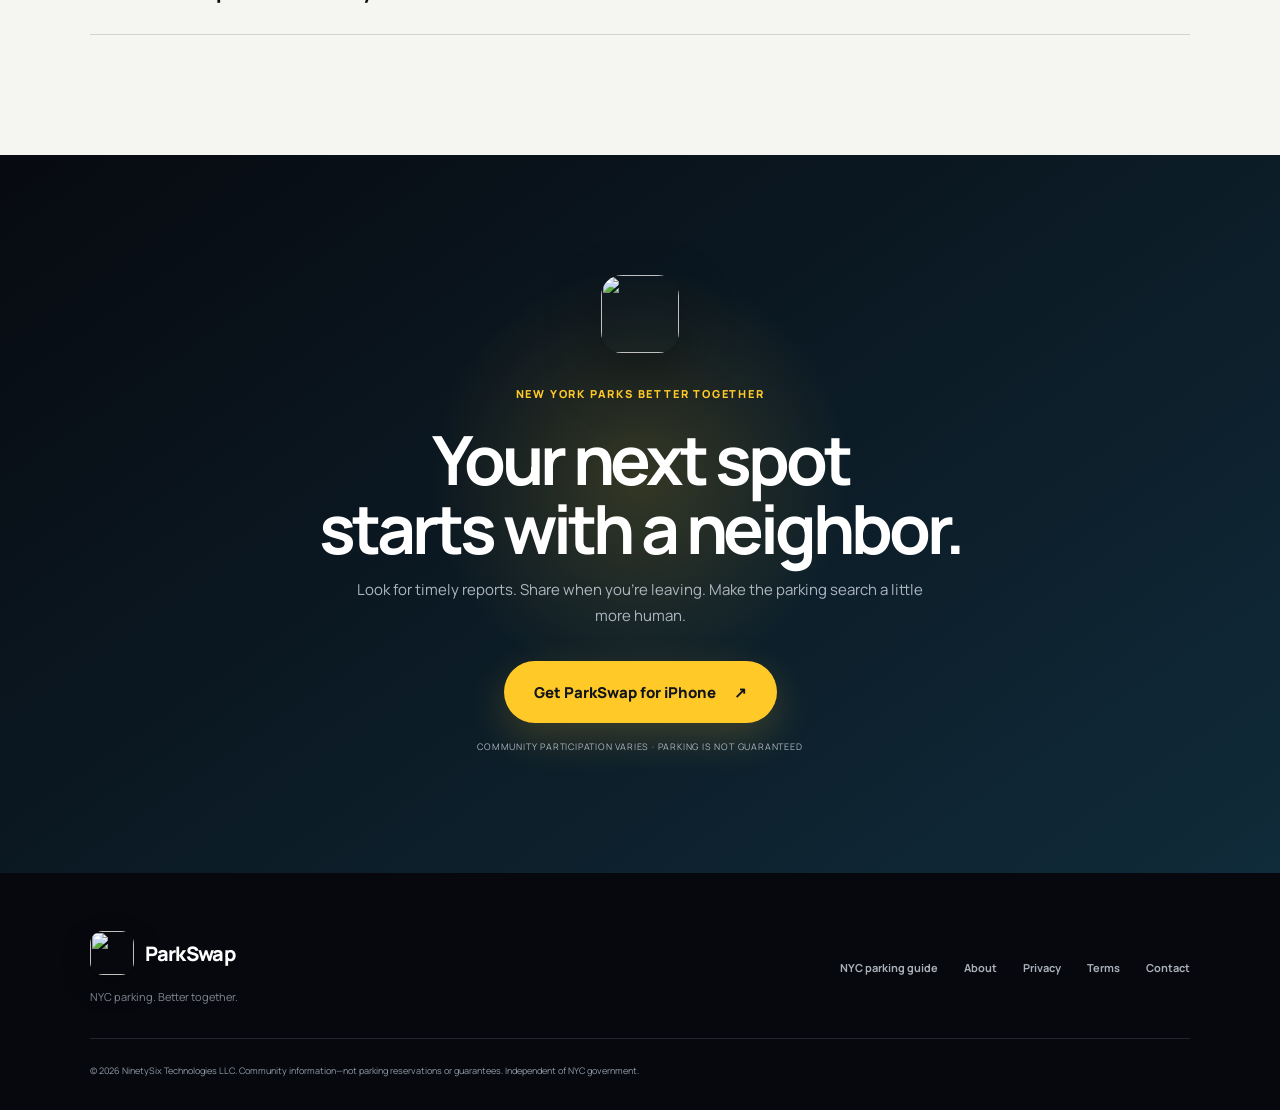
==== commit 97cac38d: "Correct ParkSwap marketing to iPhone app only; remove web app CTAs" ====
--- a/index.html
+++ b/index.html
@@ -37,7 +37,7 @@
 <p class="eyebrow"><span></span> New York City. Your neighborhood.</p>
 <h1>Parking.<br><em>Better together.</em></h1>
 <p class="hero-lead">You're looking for a spot. Someone nearby is leaving one. ParkSwap helps drivers share timely street-parking information—so the next move doesn't have to be another lap.</p>
-<div class="actions"><a class="button primary" href="https://apps.apple.com/us/app/id1494510599" target="_blank" rel="noopener">Get ParkSwap for iPhone <span aria-hidden="true">↗</span></a><a class="button secondary" href="https://app.parkswap.com/app/">Use the web app <span aria-hidden="true">→</span></a></div>
+<div class="actions"><a class="button primary" href="https://apps.apple.com/us/app/id1494510599" target="_blank" rel="noopener">Get ParkSwap for iPhone <span aria-hidden="true">↗</span></a><a class="button secondary" href="/nyc-parking/">Check NYC parking rules <span aria-hidden="true">→</span></a></div>
 <div class="hero-facts"><span>Community reports</span><span>Optional thank-yous</span><span>No parking guarantees</span></div>
 </div>
 <div class="hero-product" aria-label="Current ParkSwap app preview">
@@ -79,7 +79,7 @@
 </section>
 <section class="final-cta section">
 <div class="cta-mark"><img src="/parkswap-app-icon.png" width="78" height="78" alt=""></div><p class="kicker light">New York parks better together</p><h2>Your next spot<br>starts with a neighbor.</h2><p>Look for timely reports. Share when you're leaving. Make the parking search a little more human.</p>
-<div class="actions"><a class="button primary large" href="https://apps.apple.com/us/app/id1494510599" target="_blank" rel="noopener">Get ParkSwap for iPhone <span aria-hidden="true">↗</span></a><a class="button secondary large" href="https://app.parkswap.com/app/">Use the web app <span aria-hidden="true">→</span></a></div>
+<div class="actions"><a class="button primary large" href="https://apps.apple.com/us/app/id1494510599" target="_blank" rel="noopener">Get ParkSwap for iPhone <span aria-hidden="true">↗</span></a></div>
 <small>Community participation varies · Parking is not guaranteed</small>
 </section>
 </main>
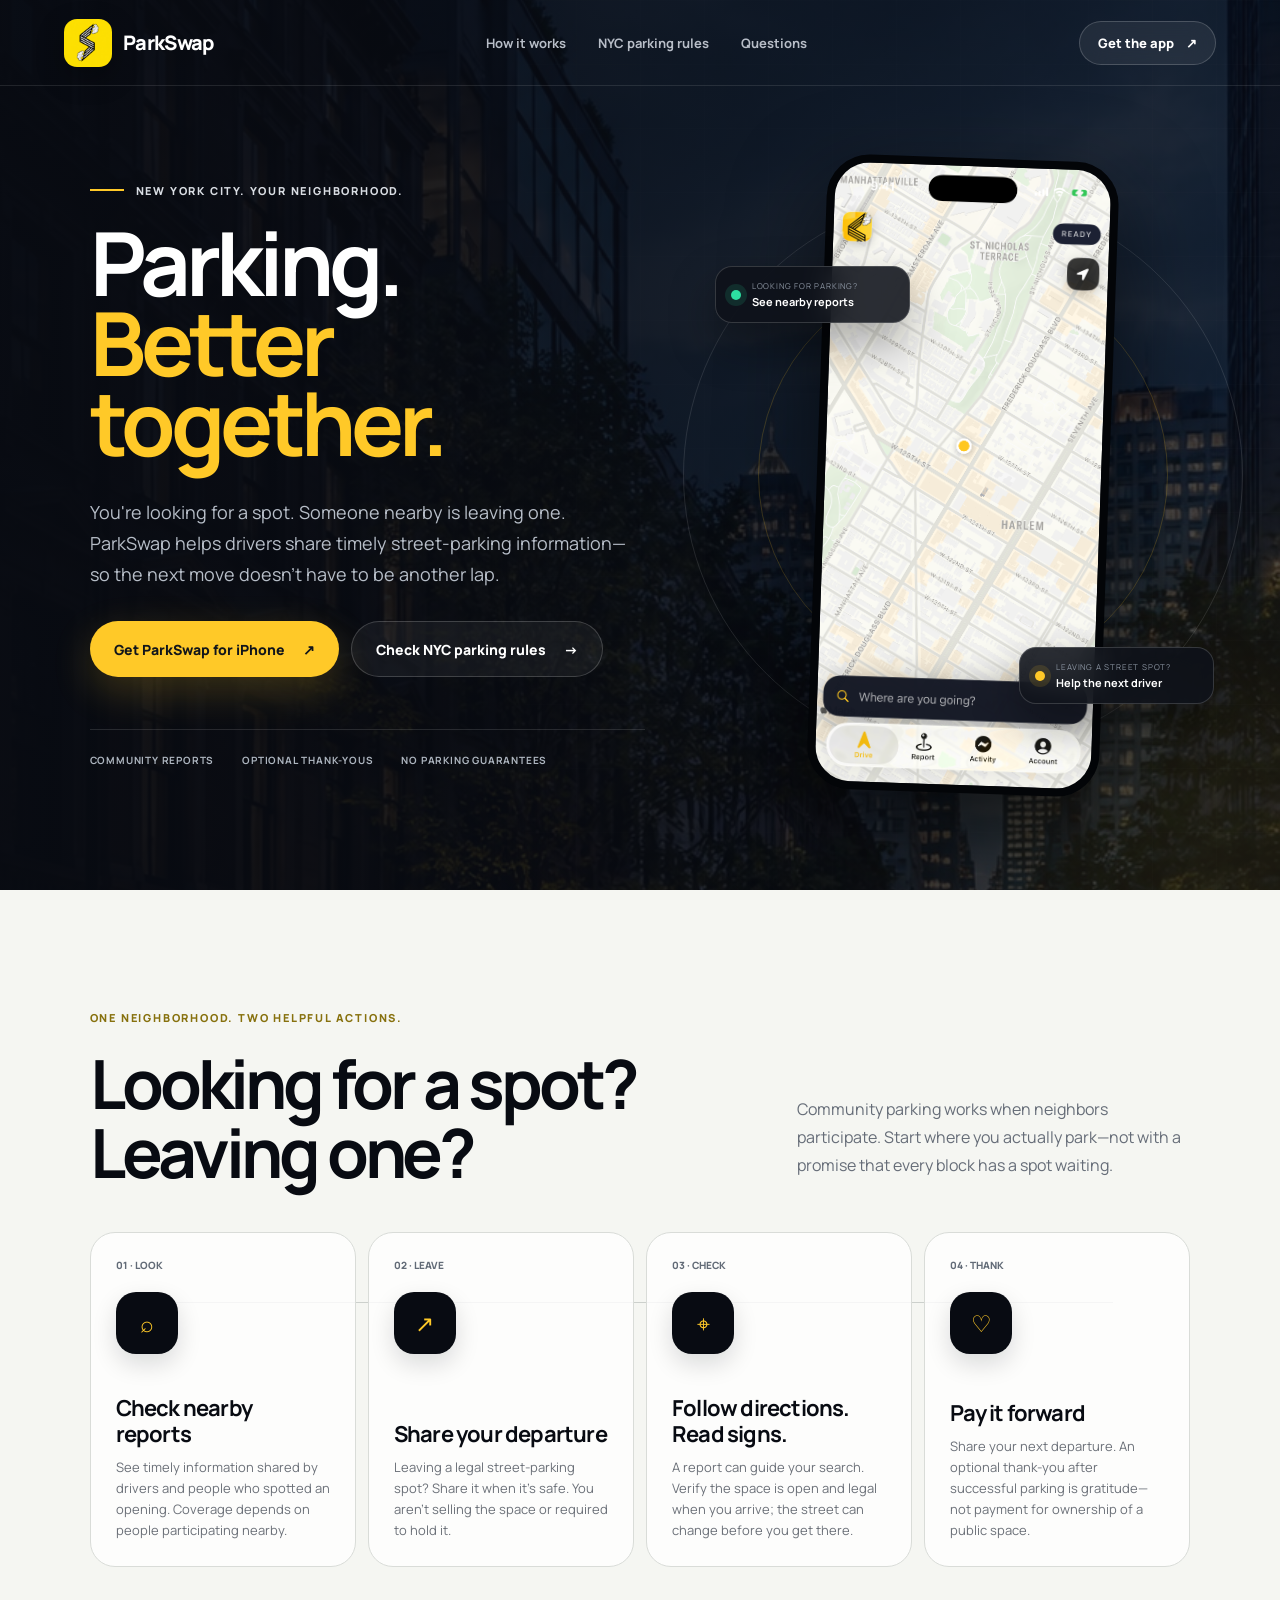
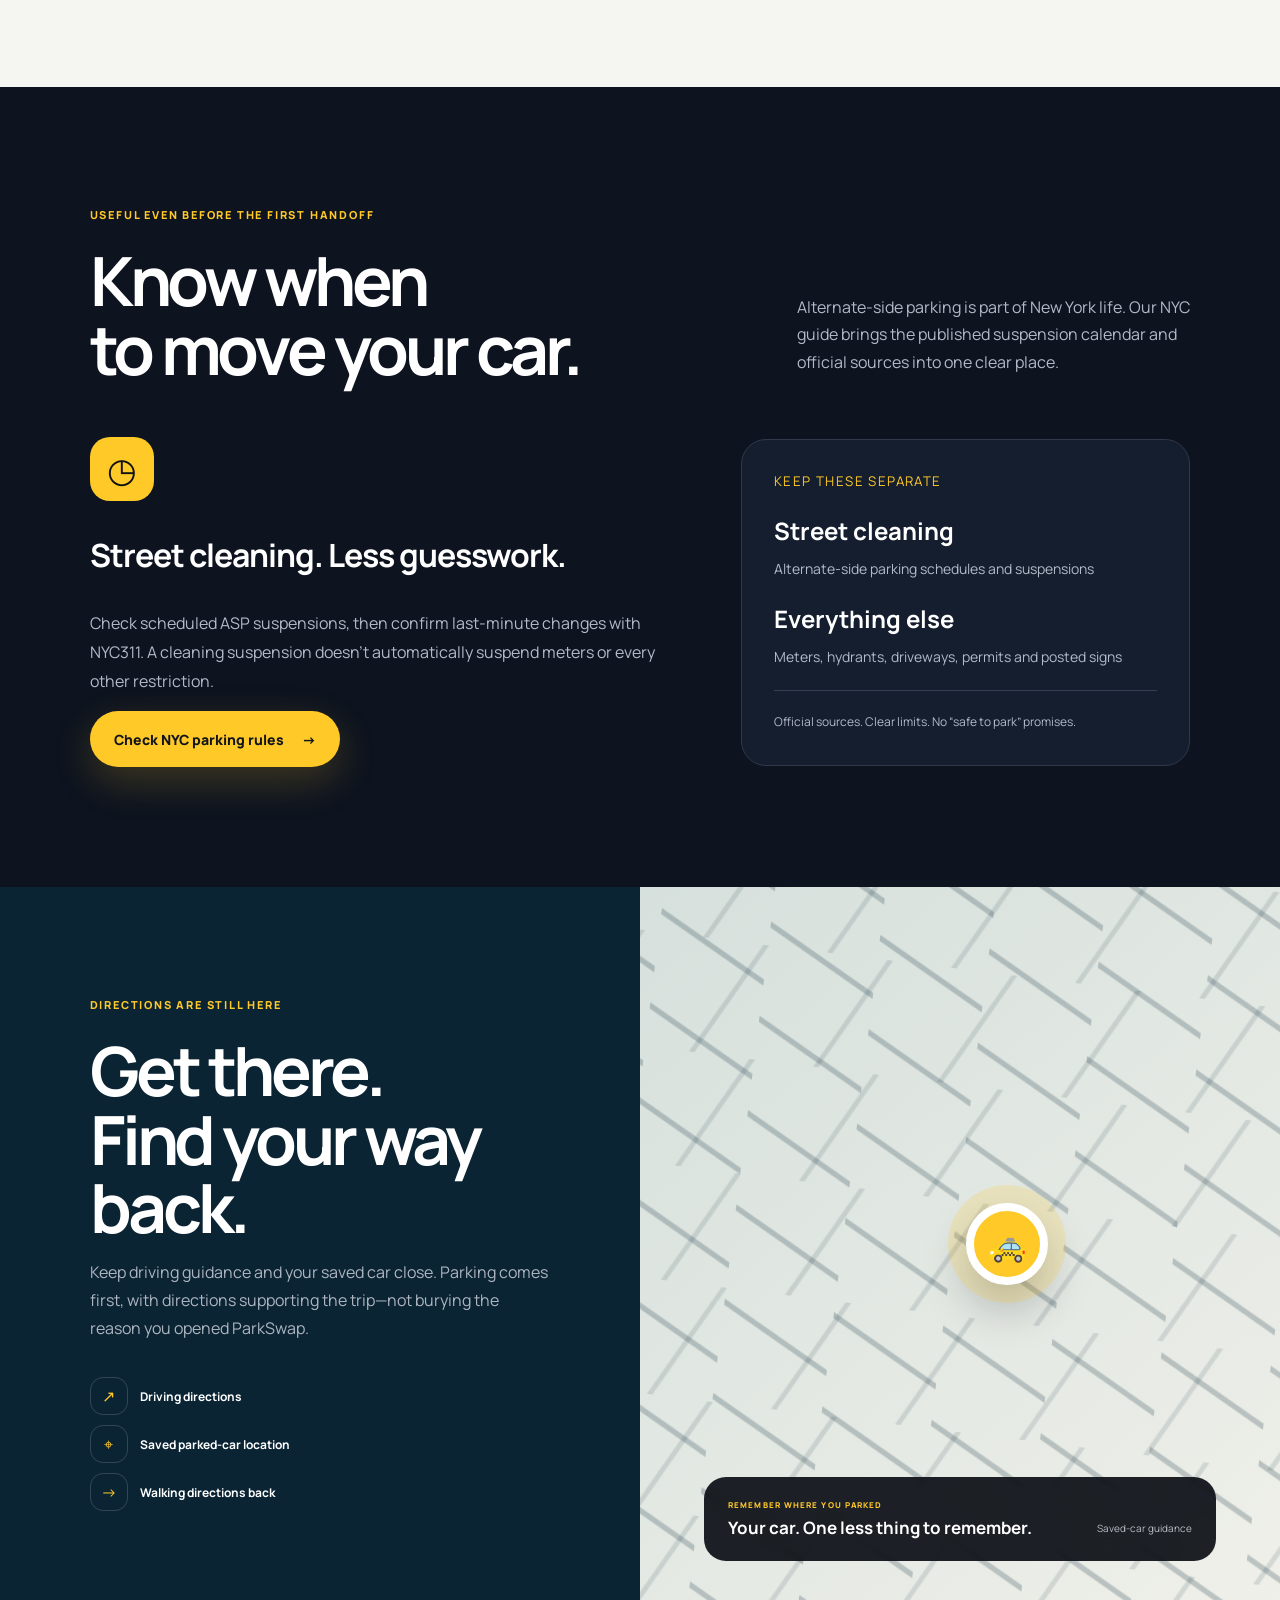
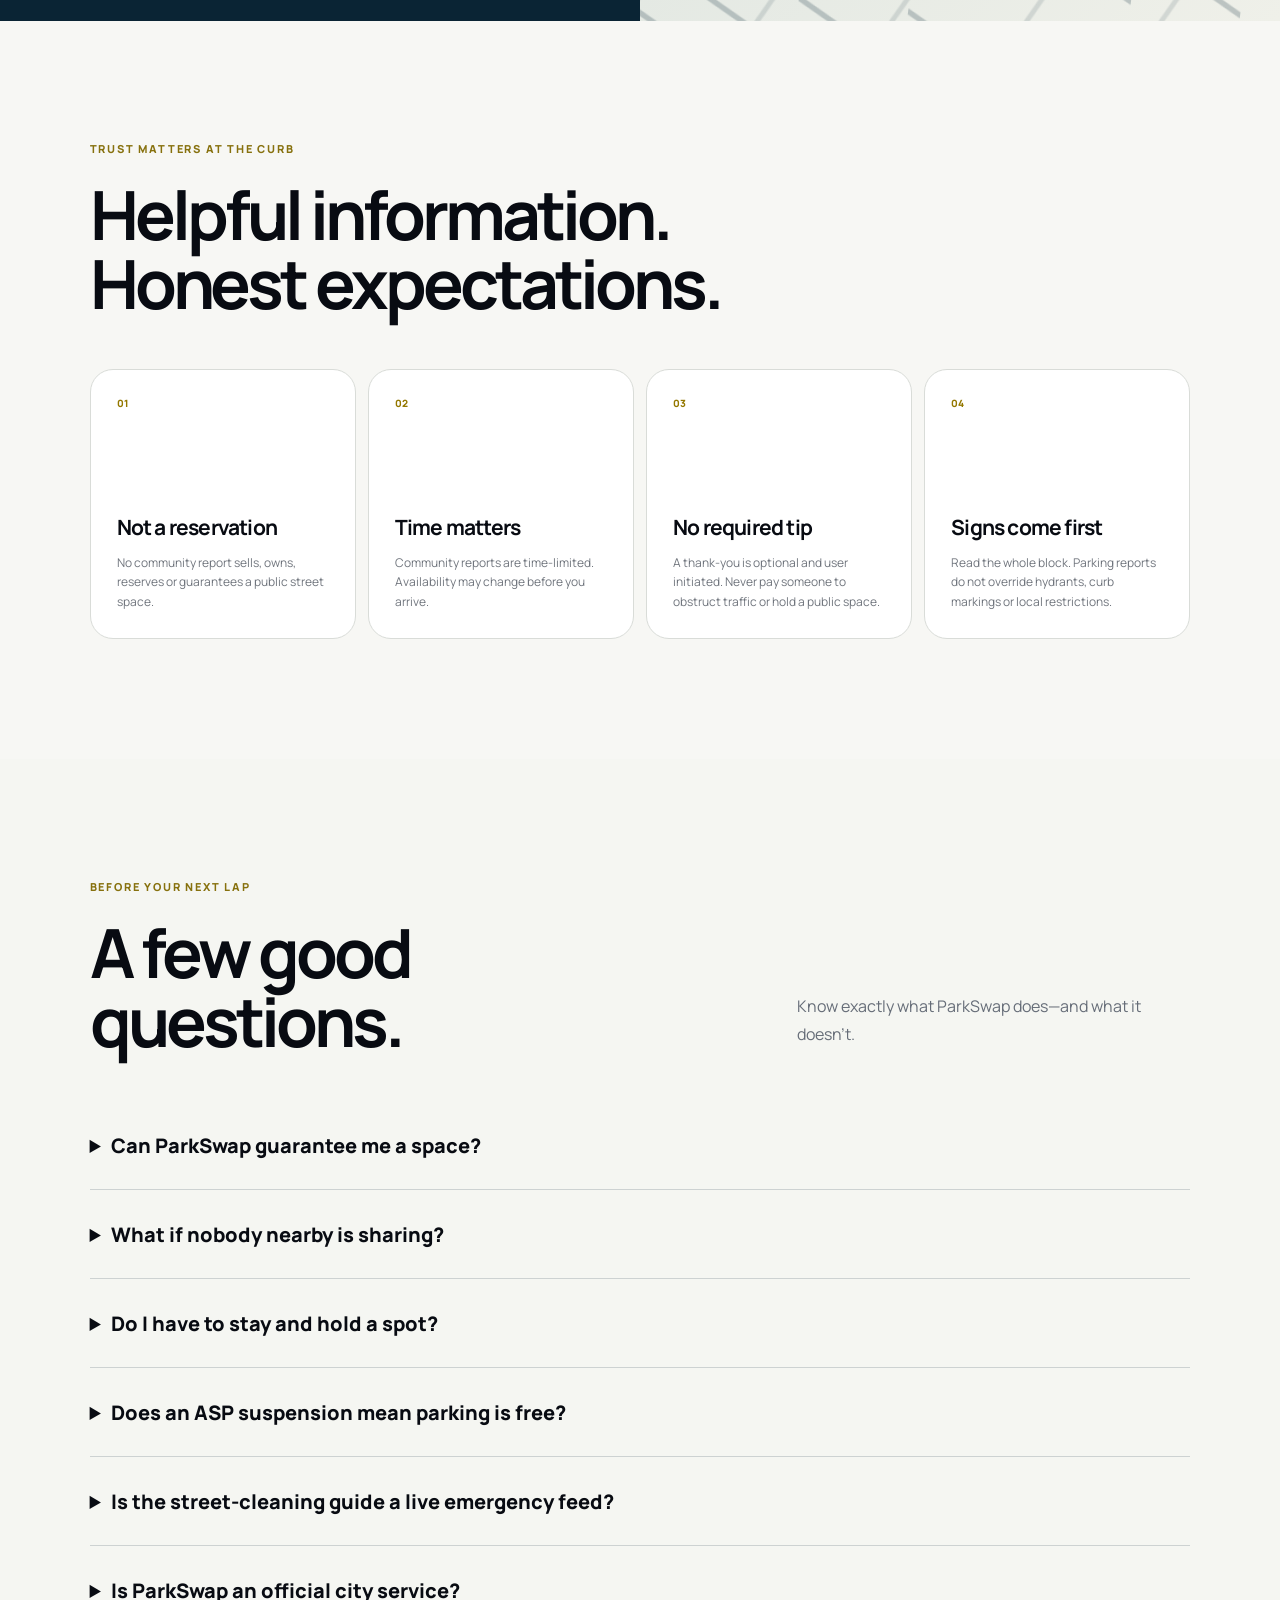
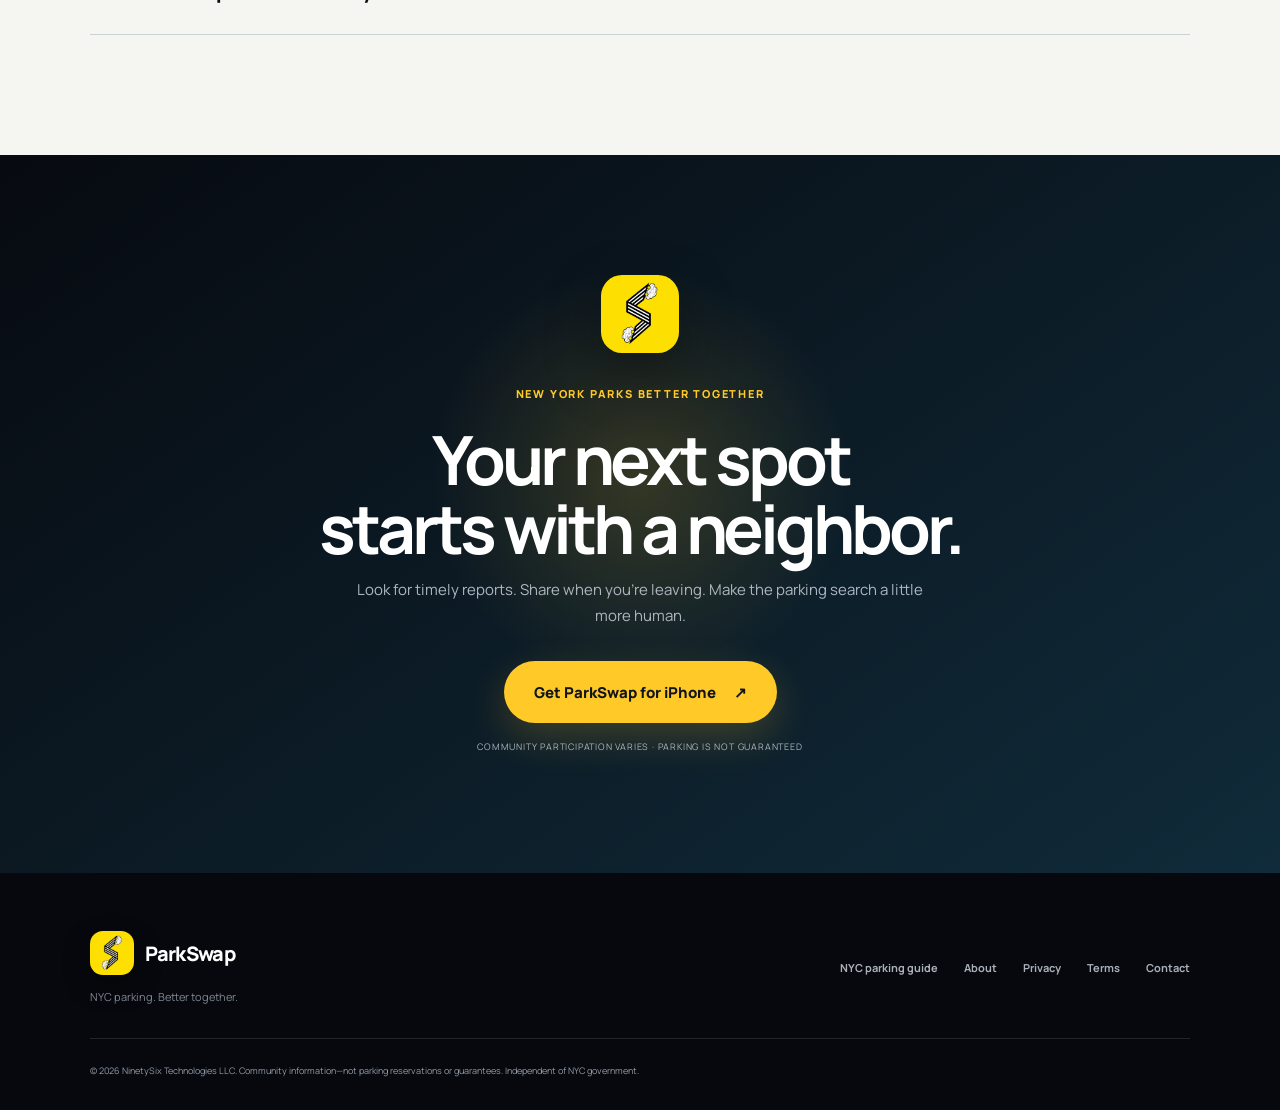
==== commit e28c71d8: "Apply approved ParkSwap S logo across public branding" ====
--- a/index.html
+++ b/index.html
@@ -16,16 +16,16 @@
 <meta name="twitter:description" content="Drivers helping drivers. Community parking reports and official NYC parking information.">
 <meta name="twitter:image" content="https://parkswap.com/assets/parkswap-nyc-blue-hour-v2.jpg">
 <meta name="apple-itunes-app" content="app-id=1494510599">
-<link rel="icon" type="image/png" href="/parkswap-app-icon.png"><link rel="apple-touch-icon" href="/parkswap-app-icon.png">
+<link rel="icon" type="image/png" href="/parkswap-s-icon-v2.png"><link rel="apple-touch-icon" href="/parkswap-s-icon-v2.png">
 <link rel="preconnect" href="https://fonts.googleapis.com"><link rel="preconnect" href="https://fonts.gstatic.com" crossorigin>
 <link href="https://fonts.googleapis.com/css2?family=Manrope:wght@400;500;600;700;800&display=swap" rel="stylesheet">
 <link rel="stylesheet" href="/landing-v2.css?v=20261007-nyc">
-<script type="application/ld+json">{"@context":"https://schema.org","@graph":[{"@type":"Organization","@id":"https://parkswap.com/#company","name":"NinetySix Technologies LLC","url":"https://parkswap.com/","logo":"https://parkswap.com/parkswap-app-icon.png"},{"@type":"MobileApplication","name":"ParkSwap","operatingSystem":"iOS","applicationCategory":"NavigationApplication","description":"Community parking information, driving directions and saved-car recovery.","url":"https://parkswap.com/","downloadUrl":"https://apps.apple.com/us/app/id1494510599","publisher":{"@id":"https://parkswap.com/#company"}},{"@type":"WebSite","name":"ParkSwap","url":"https://parkswap.com/","publisher":{"@id":"https://parkswap.com/#company"}}]}</script>
+<script type="application/ld+json">{"@context":"https://schema.org","@graph":[{"@type":"Organization","@id":"https://parkswap.com/#company","name":"NinetySix Technologies LLC","url":"https://parkswap.com/","logo":"https://parkswap.com/parkswap-s-icon-v2.png"},{"@type":"MobileApplication","name":"ParkSwap","operatingSystem":"iOS","applicationCategory":"NavigationApplication","description":"Community parking information, driving directions and saved-car recovery.","url":"https://parkswap.com/","downloadUrl":"https://apps.apple.com/us/app/id1494510599","publisher":{"@id":"https://parkswap.com/#company"}},{"@type":"WebSite","name":"ParkSwap","url":"https://parkswap.com/","publisher":{"@id":"https://parkswap.com/#company"}}]}</script>
 </head>
 <body>
 <a class="skip-link" href="#main">Skip to content</a>
 <header class="nav-wrap">
-<a class="brand" href="/" aria-label="ParkSwap home"><img src="/parkswap-app-icon.png" width="48" height="48" alt=""><span>ParkSwap</span></a>
+<a class="brand" href="/" aria-label="ParkSwap home"><img src="/parkswap-s-icon-v2.png" width="48" height="48" alt=""><span>ParkSwap</span></a>
 <nav aria-label="Main navigation"><a href="#journey">How it works</a><a href="/nyc-parking/">NYC parking rules</a><a href="#questions">Questions</a></nav>
 <a class="nav-cta" href="https://apps.apple.com/us/app/id1494510599" target="_blank" rel="noopener">Get the app <span aria-hidden="true">↗</span></a>
 </header>
@@ -78,10 +78,10 @@
 <details><summary>Is ParkSwap an official city service?</summary><p>No. ParkSwap is independent software from NinetySix Technologies LLC, not affiliated with or endorsed by NYC government.</p></details>
 </section>
 <section class="final-cta section">
-<div class="cta-mark"><img src="/parkswap-app-icon.png" width="78" height="78" alt=""></div><p class="kicker light">New York parks better together</p><h2>Your next spot<br>starts with a neighbor.</h2><p>Look for timely reports. Share when you're leaving. Make the parking search a little more human.</p>
+<div class="cta-mark"><img src="/parkswap-s-icon-v2.png" width="78" height="78" alt=""></div><p class="kicker light">New York parks better together</p><h2>Your next spot<br>starts with a neighbor.</h2><p>Look for timely reports. Share when you're leaving. Make the parking search a little more human.</p>
 <div class="actions"><a class="button primary large" href="https://apps.apple.com/us/app/id1494510599" target="_blank" rel="noopener">Get ParkSwap for iPhone <span aria-hidden="true">↗</span></a></div>
 <small>Community participation varies · Parking is not guaranteed</small>
 </section>
 </main>
-<footer><div class="footer-brand"><a class="brand" href="/"><img src="/parkswap-app-icon.png" width="44" height="44" alt=""><span>ParkSwap</span></a><p>NYC parking. Better together.</p></div><nav aria-label="Footer navigation"><a href="/nyc-parking/">NYC parking guide</a><a href="/aboutUs/">About</a><a href="/privacy/">Privacy</a><a href="/terms/">Terms</a><a href="mailto:contact@parkswap.com">Contact</a></nav><small>© 2026 NinetySix Technologies LLC. Community information—not parking reservations or guarantees. Independent of NYC government.</small></footer>
+<footer><div class="footer-brand"><a class="brand" href="/"><img src="/parkswap-s-icon-v2.png" width="44" height="44" alt=""><span>ParkSwap</span></a><p>NYC parking. Better together.</p></div><nav aria-label="Footer navigation"><a href="/nyc-parking/">NYC parking guide</a><a href="/aboutUs/">About</a><a href="/privacy/">Privacy</a><a href="/terms/">Terms</a><a href="mailto:contact@parkswap.com">Contact</a></nav><small>© 2026 NinetySix Technologies LLC. Community information—not parking reservations or guarantees. Independent of NYC government.</small></footer>
 </body></html>
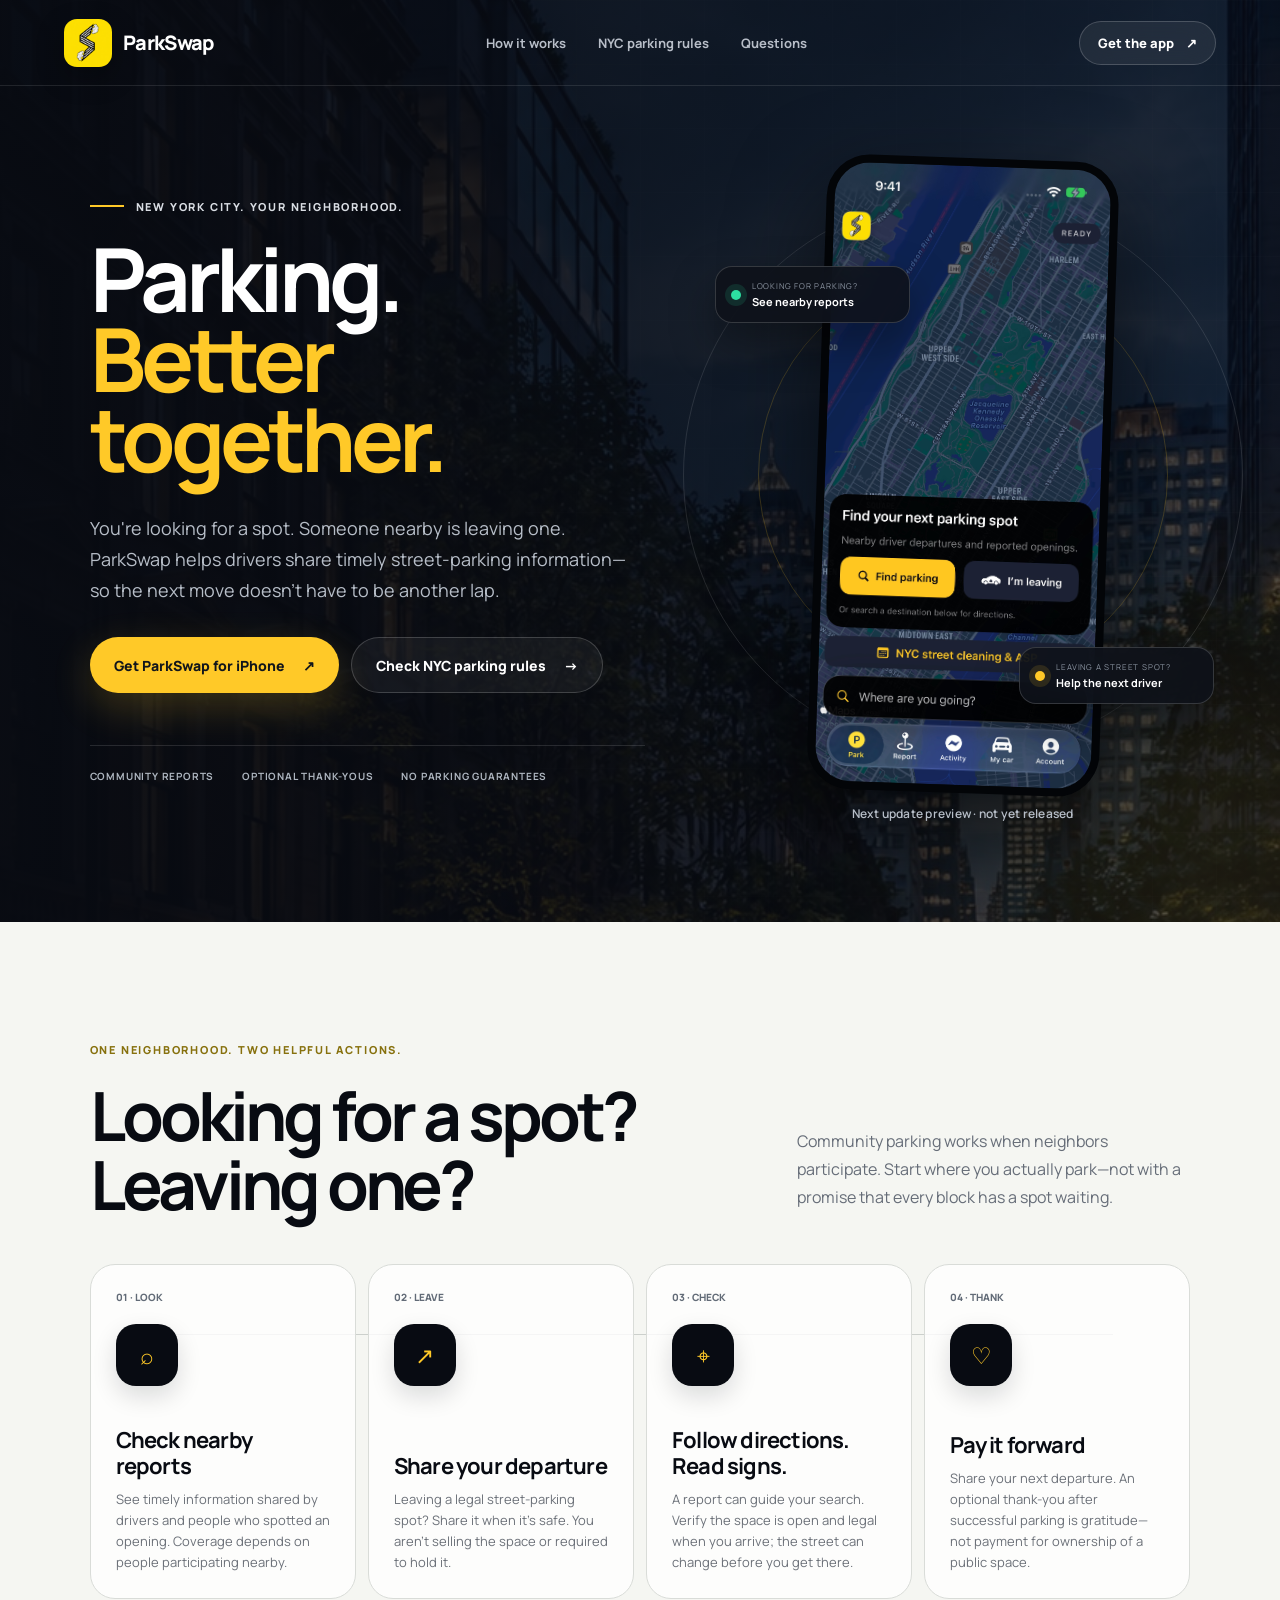
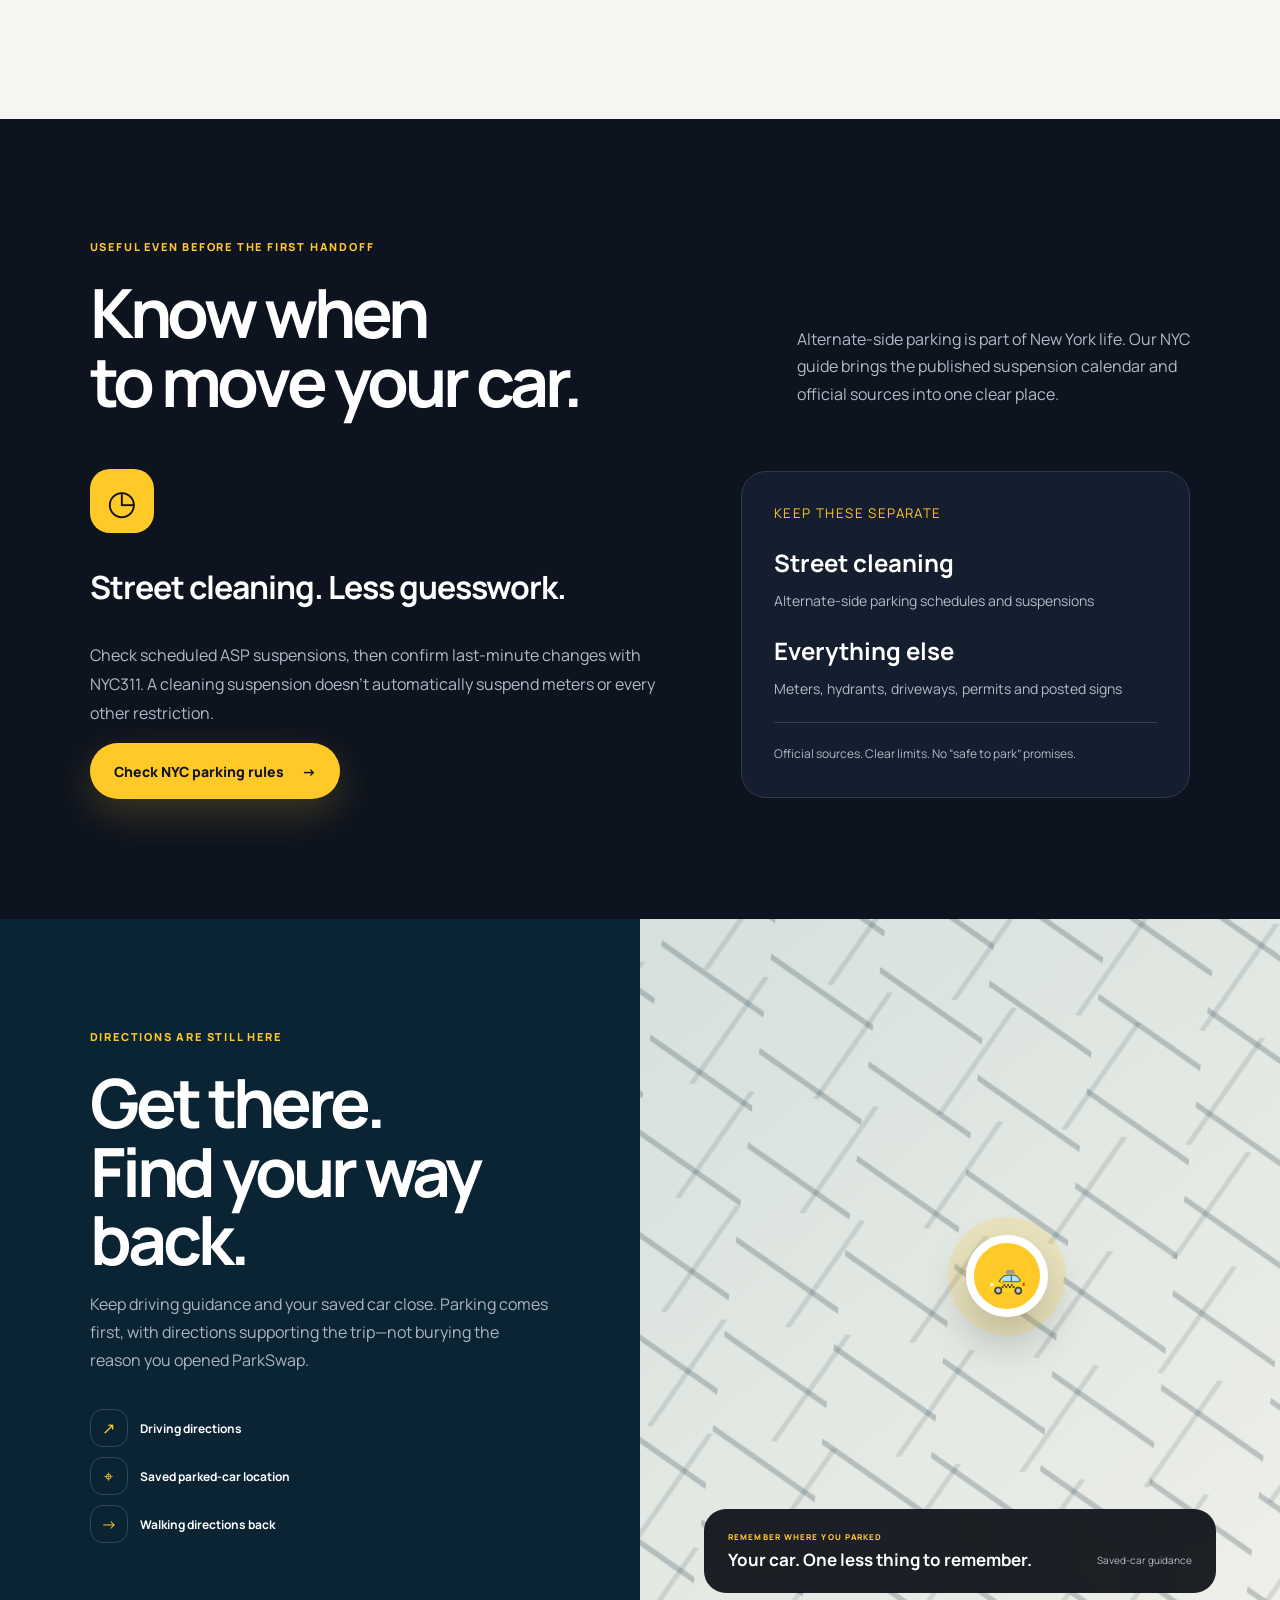
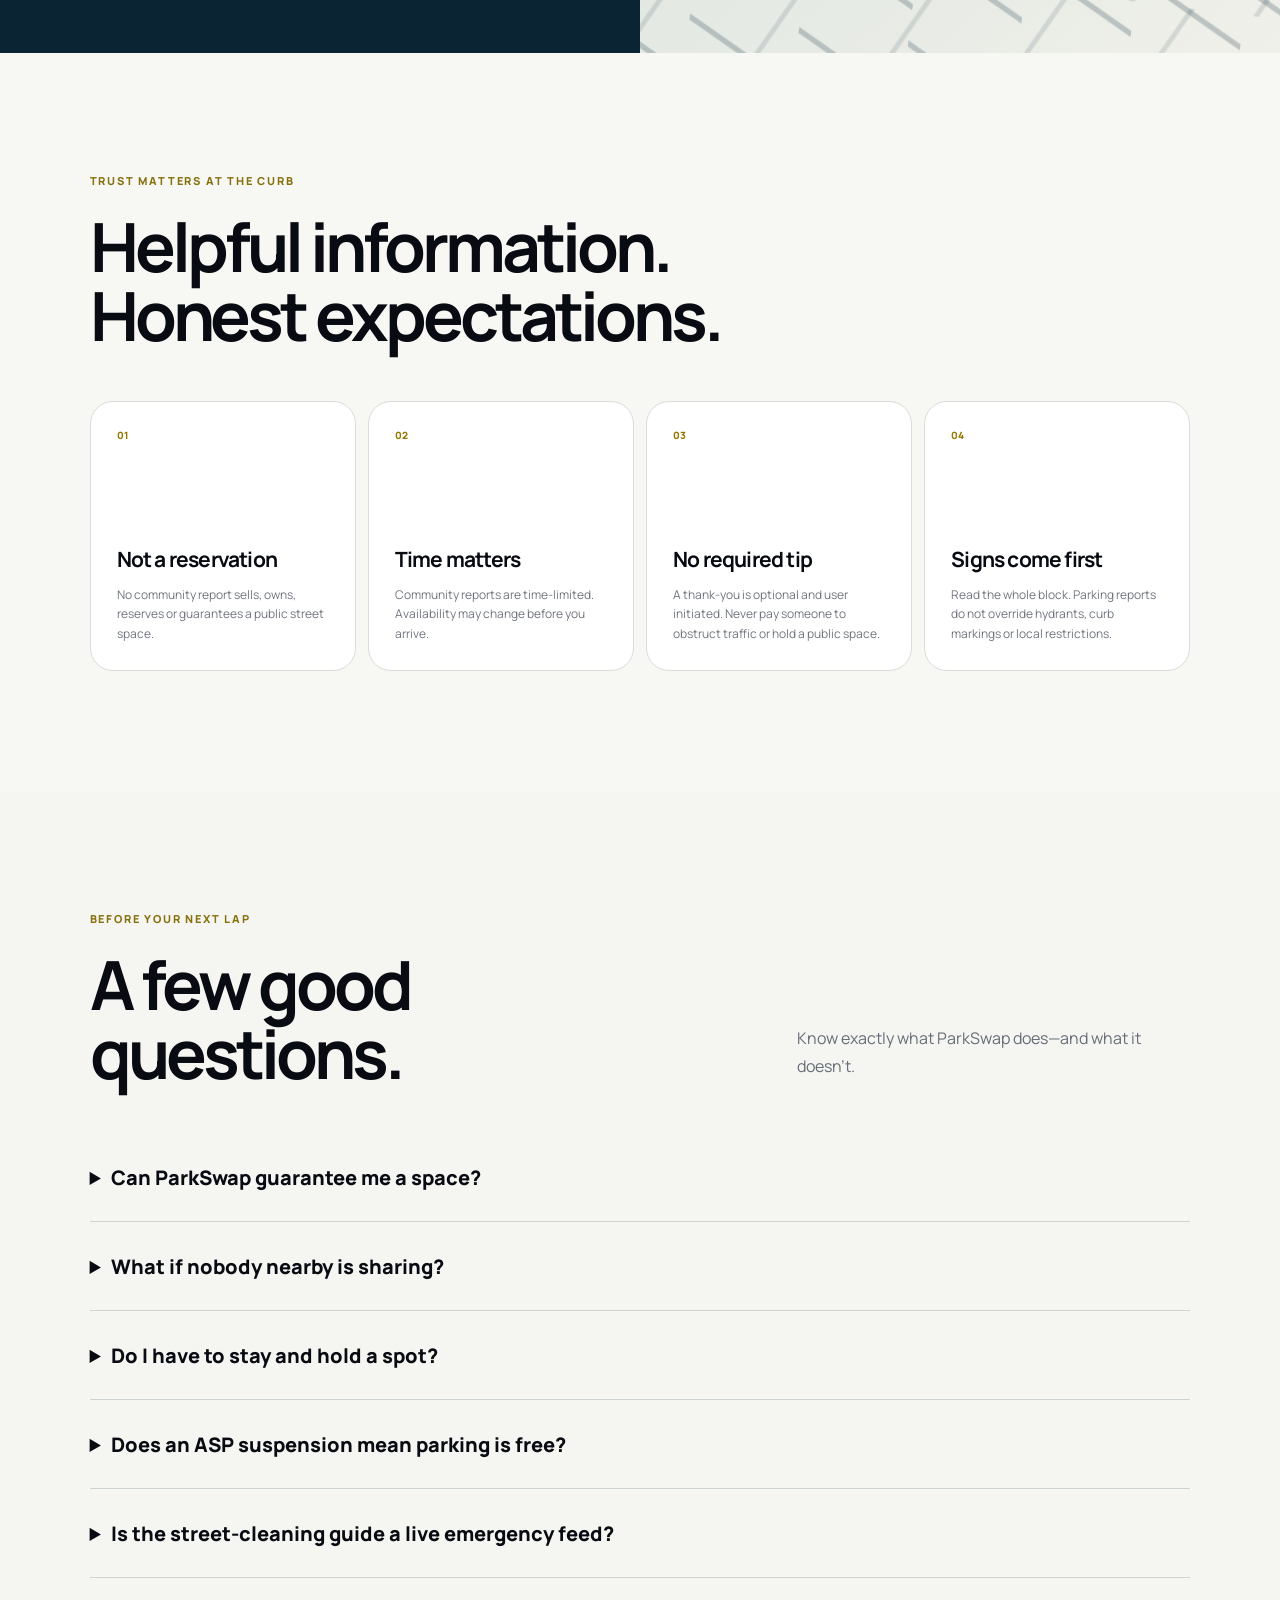
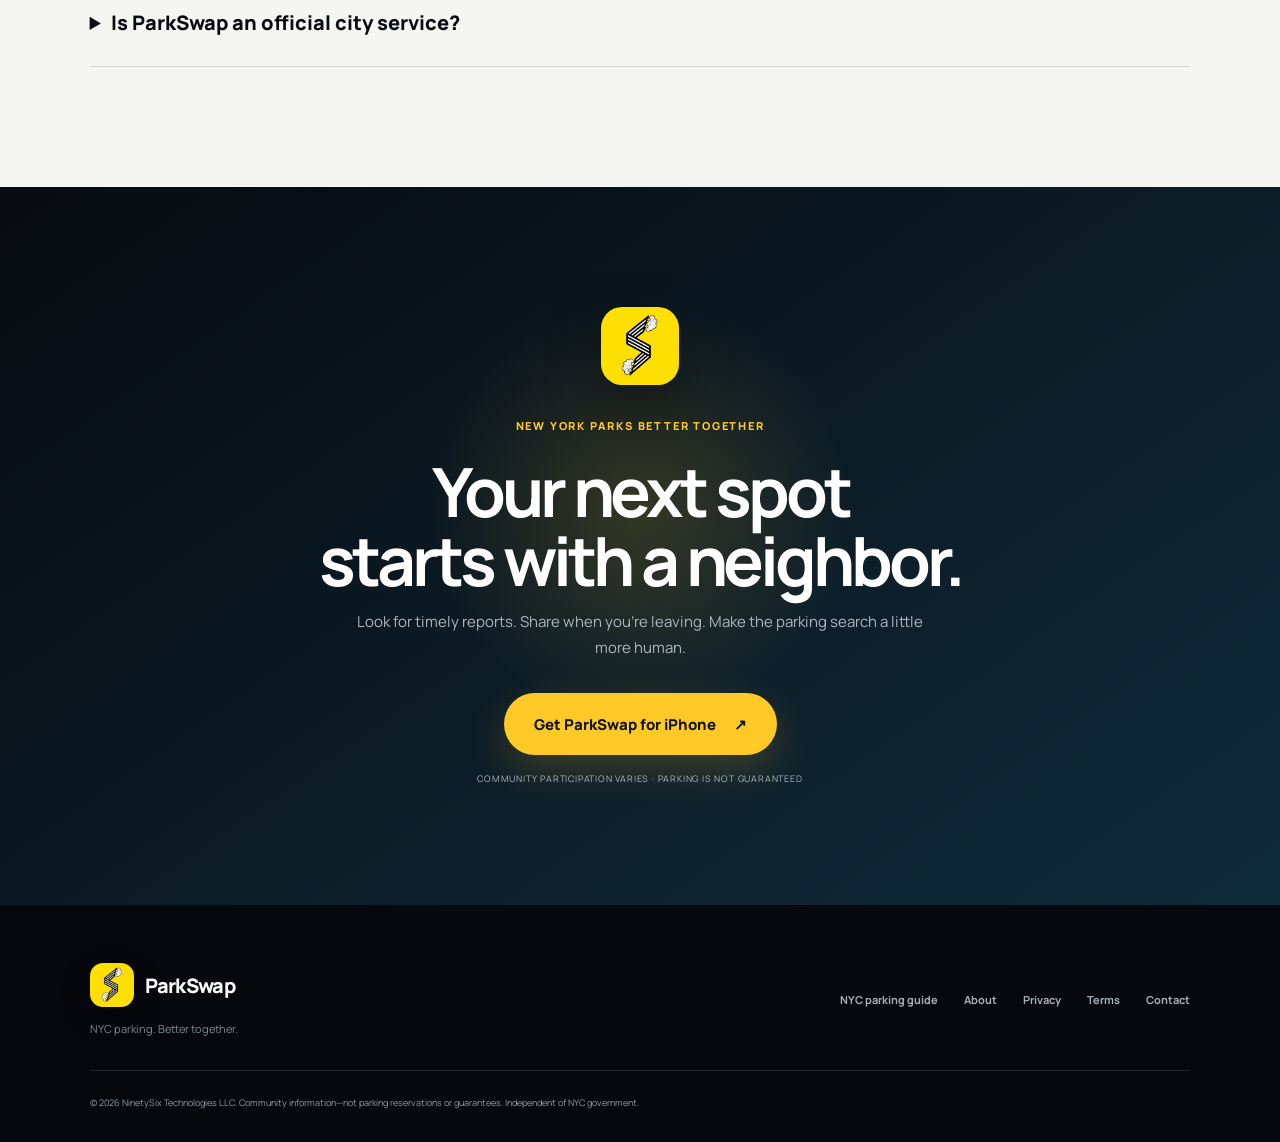
==== commit 29b96bf1: "Use approved ParkSwap identity and genuine upcoming app preview" ====
--- a/index.html
+++ b/index.html
@@ -10,11 +10,11 @@
 <meta property="og:type" content="website"><meta property="og:site_name" content="ParkSwap">
 <meta property="og:title" content="ParkSwap — NYC Parking, Better Together">
 <meta property="og:description" content="Looking for a spot? Leaving one? Connect with your neighborhood, and check official NYC parking information.">
-<meta property="og:url" content="https://parkswap.com/"><meta property="og:image" content="https://parkswap.com/assets/parkswap-nyc-blue-hour-v2.jpg">
+<meta property="og:url" content="https://parkswap.com/"><meta property="og:image" content="https://parkswap.com/assets/parkswap-share-approved-v3.png">
 <meta name="twitter:card" content="summary_large_image">
 <meta name="twitter:title" content="ParkSwap — NYC Parking, Better Together">
 <meta name="twitter:description" content="Drivers helping drivers. Community parking reports and official NYC parking information.">
-<meta name="twitter:image" content="https://parkswap.com/assets/parkswap-nyc-blue-hour-v2.jpg">
+<meta name="twitter:image" content="https://parkswap.com/assets/parkswap-share-approved-v3.png">
 <meta name="apple-itunes-app" content="app-id=1494510599">
 <link rel="icon" type="image/png" href="/parkswap-s-icon-v2.png"><link rel="apple-touch-icon" href="/parkswap-s-icon-v2.png">
 <link rel="preconnect" href="https://fonts.googleapis.com"><link rel="preconnect" href="https://fonts.gstatic.com" crossorigin>
@@ -40,9 +40,10 @@
 <div class="actions"><a class="button primary" href="https://apps.apple.com/us/app/id1494510599" target="_blank" rel="noopener">Get ParkSwap for iPhone <span aria-hidden="true">↗</span></a><a class="button secondary" href="/nyc-parking/">Check NYC parking rules <span aria-hidden="true">→</span></a></div>
 <div class="hero-facts"><span>Community reports</span><span>Optional thank-yous</span><span>No parking guarantees</span></div>
 </div>
-<div class="hero-product" aria-label="Current ParkSwap app preview">
+<div class="hero-product" aria-label="Upcoming ParkSwap app preview">
 <div class="orbit orbit-one" aria-hidden="true"></div><div class="orbit orbit-two" aria-hidden="true"></div>
-<div class="phone hero-phone"><img src="/assets/parkswap-map.png" width="1206" height="2622" fetchpriority="high" alt="Current ParkSwap map and destination-search screen in New York City"></div>
+<div class="phone hero-phone"><img src="/assets/parkswap-map-preview-v3.jpg" width="1206" height="2622" fetchpriority="high" alt="Upcoming ParkSwap update: NYC map with Find Parking and I'm Leaving actions"></div>
+<p class="preview-label">Next update preview · not yet released</p>
 <div class="floating-card float-top"><i></i><span><small>Looking for parking?</small><strong>See nearby reports</strong></span></div>
 <div class="floating-card float-bottom"><i></i><span><small>Leaving a street spot?</small><strong>Help the next driver</strong></span></div>
 </div>
--- a/landing-v2.css
+++ b/landing-v2.css
@@ -1,4 +1,5 @@
 :root{--ink:#080b12;--paper:#f4f5f1;--white:#fff;--muted:#666d78;--line:#d9dcd8;--yellow:#ffc928;--mint:#2de0a1}
+.preview-label{position:absolute;bottom:-34px;left:0;right:0;text-align:center;color:#b7bec8;font-size:12px;font-weight:600;letter-spacing:.02em;z-index:5}.hero-product:has(.preview-label){margin-bottom:32px;overflow:visible}
 *{box-sizing:border-box}html{scroll-behavior:smooth;background:var(--ink)}body{margin:0;background:var(--paper);color:var(--ink);font-family:Manrope,-apple-system,BlinkMacSystemFont,"Segoe UI",sans-serif;-webkit-font-smoothing:antialiased}a{color:inherit;text-decoration:none}.skip-link{position:fixed;left:16px;top:-80px;z-index:100;background:#fff;color:#000;padding:12px 16px;border-radius:10px}.skip-link:focus{top:16px}
 .nav-wrap{position:absolute;z-index:20;top:0;left:0;right:0;height:86px;padding:0 clamp(22px,5vw,76px);display:flex;align-items:center;justify-content:space-between;color:#fff;border-bottom:1px solid rgba(255,255,255,.1)}.brand{display:flex;align-items:center;gap:11px;font-size:20px;font-weight:800;letter-spacing:-.7px}.brand img{border-radius:13px;box-shadow:0 10px 28px rgba(0,0,0,.3)}.nav-wrap nav{display:flex;gap:32px;color:#b8bec8;font-size:13px;font-weight:700}.nav-wrap nav a:hover{color:#fff}.nav-cta{display:flex;gap:12px;align-items:center;border:1px solid rgba(255,255,255,.18);border-radius:999px;padding:12px 18px;font-size:13px;font-weight:800;background:rgba(255,255,255,.07);backdrop-filter:blur(14px)}
 .hero{position:relative;min-height:900px;padding:150px clamp(22px,7vw,110px) 90px;display:grid;grid-template-columns:minmax(0,1fr) minmax(420px,.82fr);align-items:center;gap:7vw;color:#fff;background:radial-gradient(circle at 81% 22%,rgba(255,201,40,.25),transparent 30%),linear-gradient(135deg,#070a10 0%,#0c1420 56%,#102a38 100%);overflow:hidden}.hero:before{content:"";position:absolute;inset:0;opacity:.22;background-image:linear-gradient(rgba(255,255,255,.045) 1px,transparent 1px),linear-gradient(90deg,rgba(255,255,255,.045) 1px,transparent 1px);background-size:64px 64px;mask-image:linear-gradient(90deg,transparent,#000)}.hero-glow{position:absolute;width:500px;height:500px;border-radius:50%;right:-180px;bottom:-190px;background:var(--yellow);filter:blur(130px);opacity:.09}.hero-copy,.hero-product{position:relative;z-index:2}.eyebrow,.kicker{margin:0 0 24px;text-transform:uppercase;letter-spacing:1.8px;font-size:11px;font-weight:800;color:#87710e}.eyebrow{display:flex;align-items:center;gap:12px;color:#d9dde3}.eyebrow span{width:34px;height:2px;background:var(--yellow)}h1{font-size:clamp(58px,7vw,108px);line-height:.91;letter-spacing:-6.5px;margin:0;max-width:870px}h1 em{font-style:normal;color:var(--yellow)}.hero-lead{max-width:670px;margin:34px 0 32px;color:#b7bec8;font-size:18px;line-height:1.72}.actions{display:flex;gap:12px;flex-wrap:wrap}.button{display:inline-flex;align-items:center;justify-content:center;gap:18px;min-height:56px;padding:0 24px;border-radius:999px;font-size:14px;font-weight:800;transition:transform .2s ease,box-shadow .2s ease}.button:hover{transform:translateY(-2px)}.primary{background:var(--yellow);color:#11151b;box-shadow:0 14px 40px rgba(255,201,40,.2)}.secondary{color:#fff;border:1px solid rgba(255,255,255,.18);background:rgba(255,255,255,.05)}.large{min-height:62px;padding:0 30px;font-size:15px}.hero-facts{display:flex;gap:28px;margin-top:52px;padding-top:23px;border-top:1px solid rgba(255,255,255,.12);color:#87909d;font-size:10px;font-weight:700;text-transform:uppercase;letter-spacing:.8px}.hero-facts b{color:#fff;margin-right:5px}
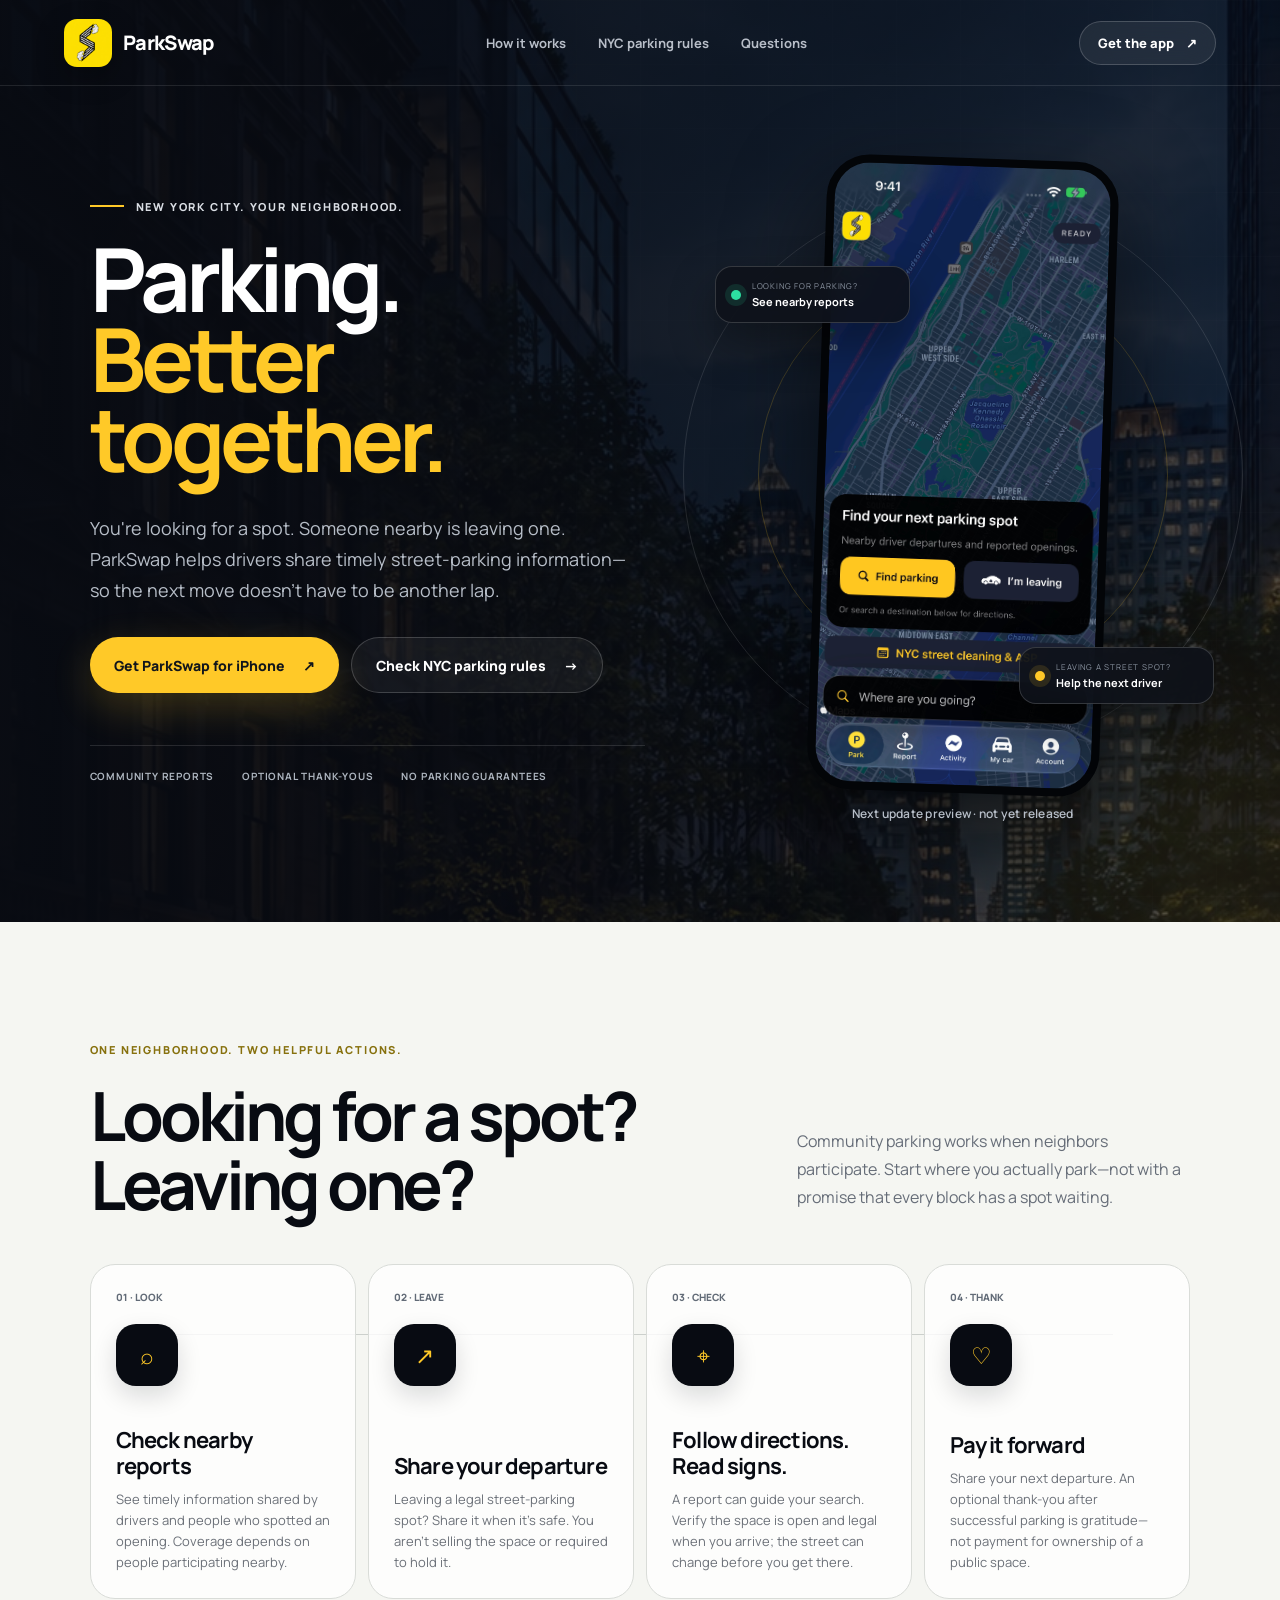
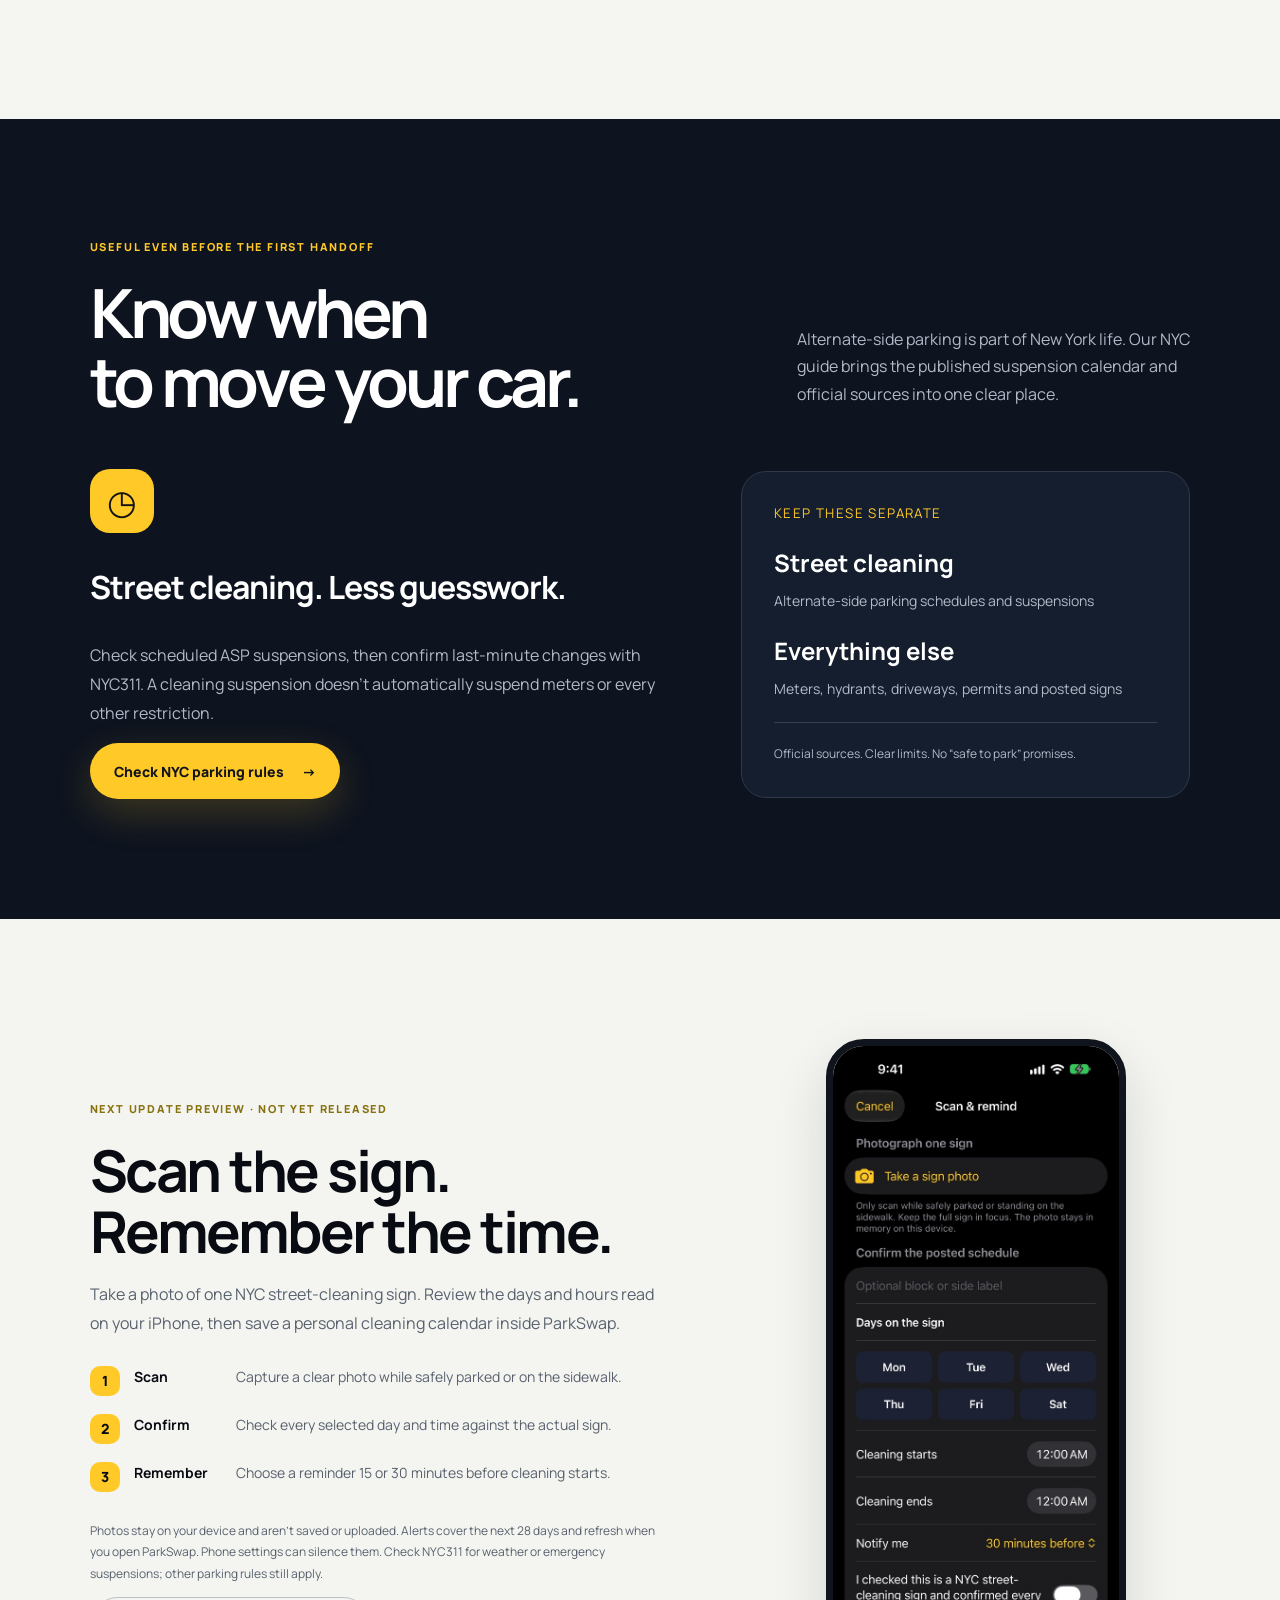
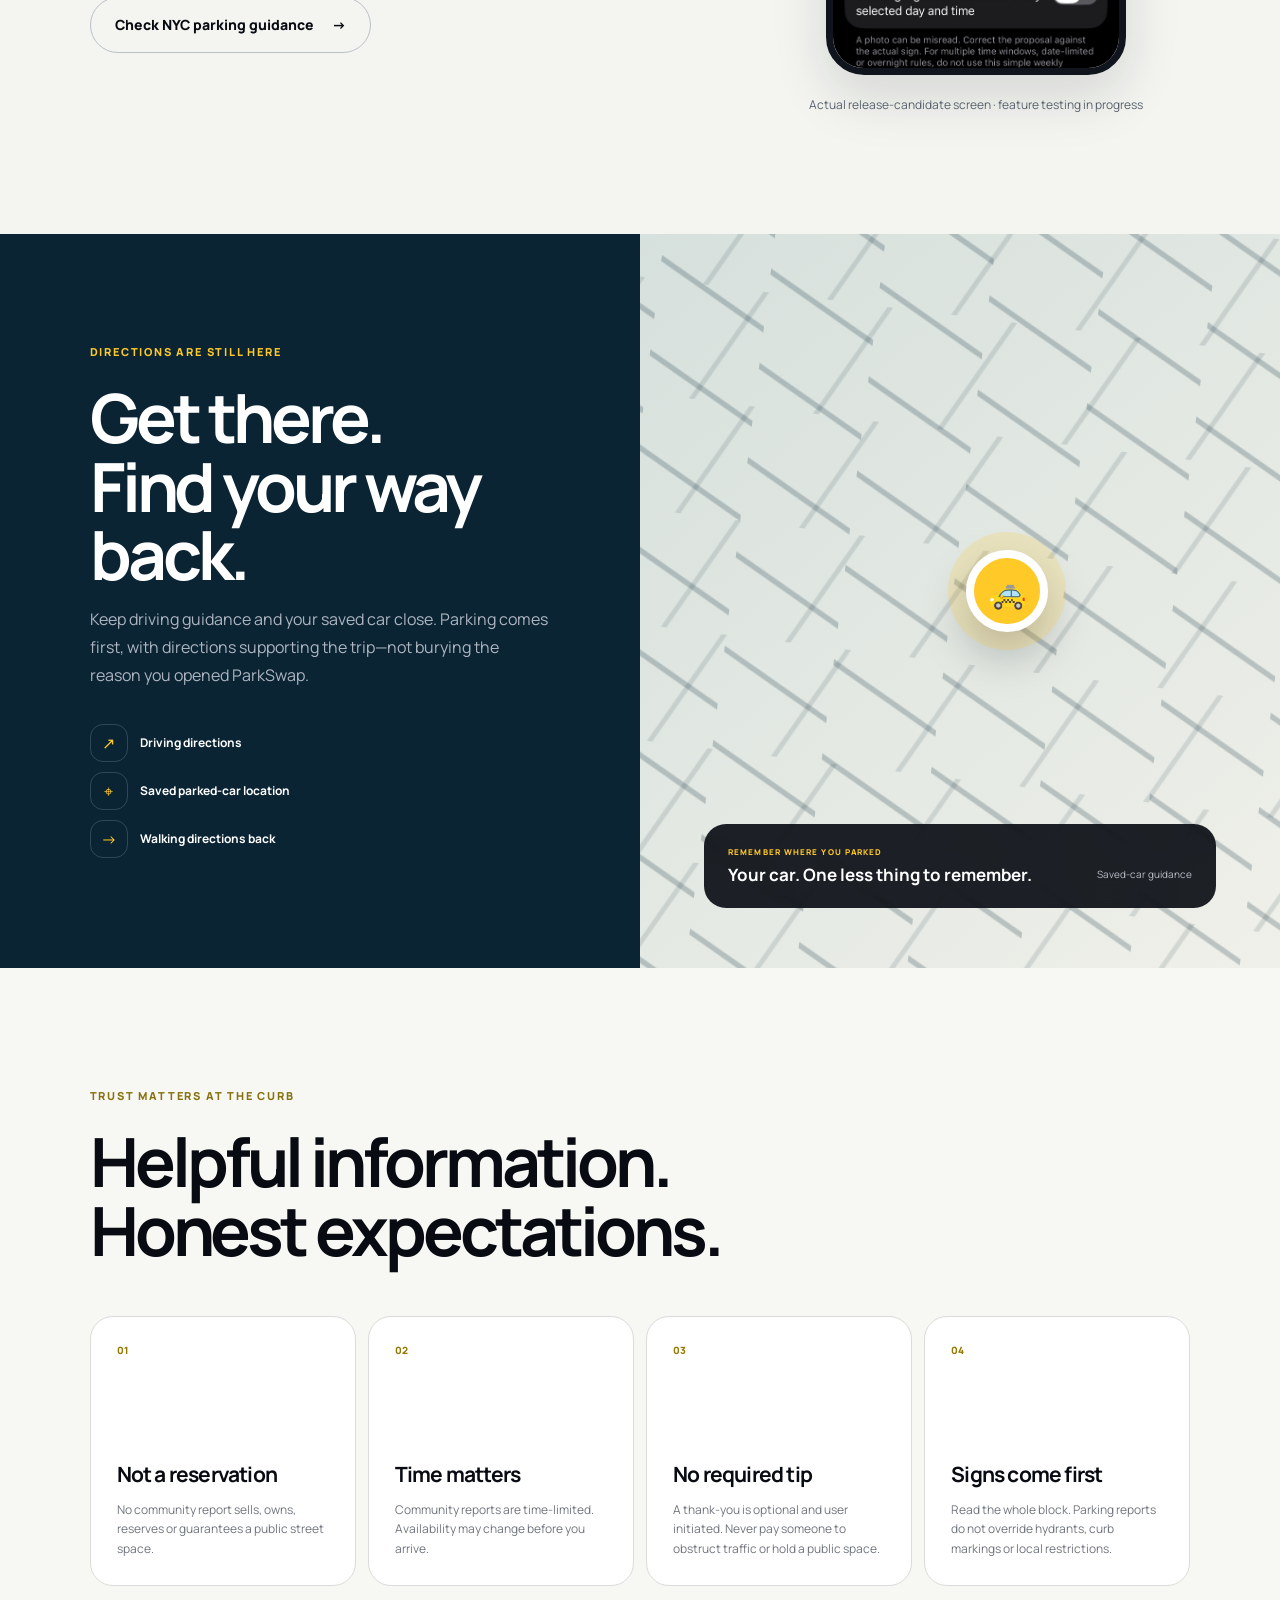
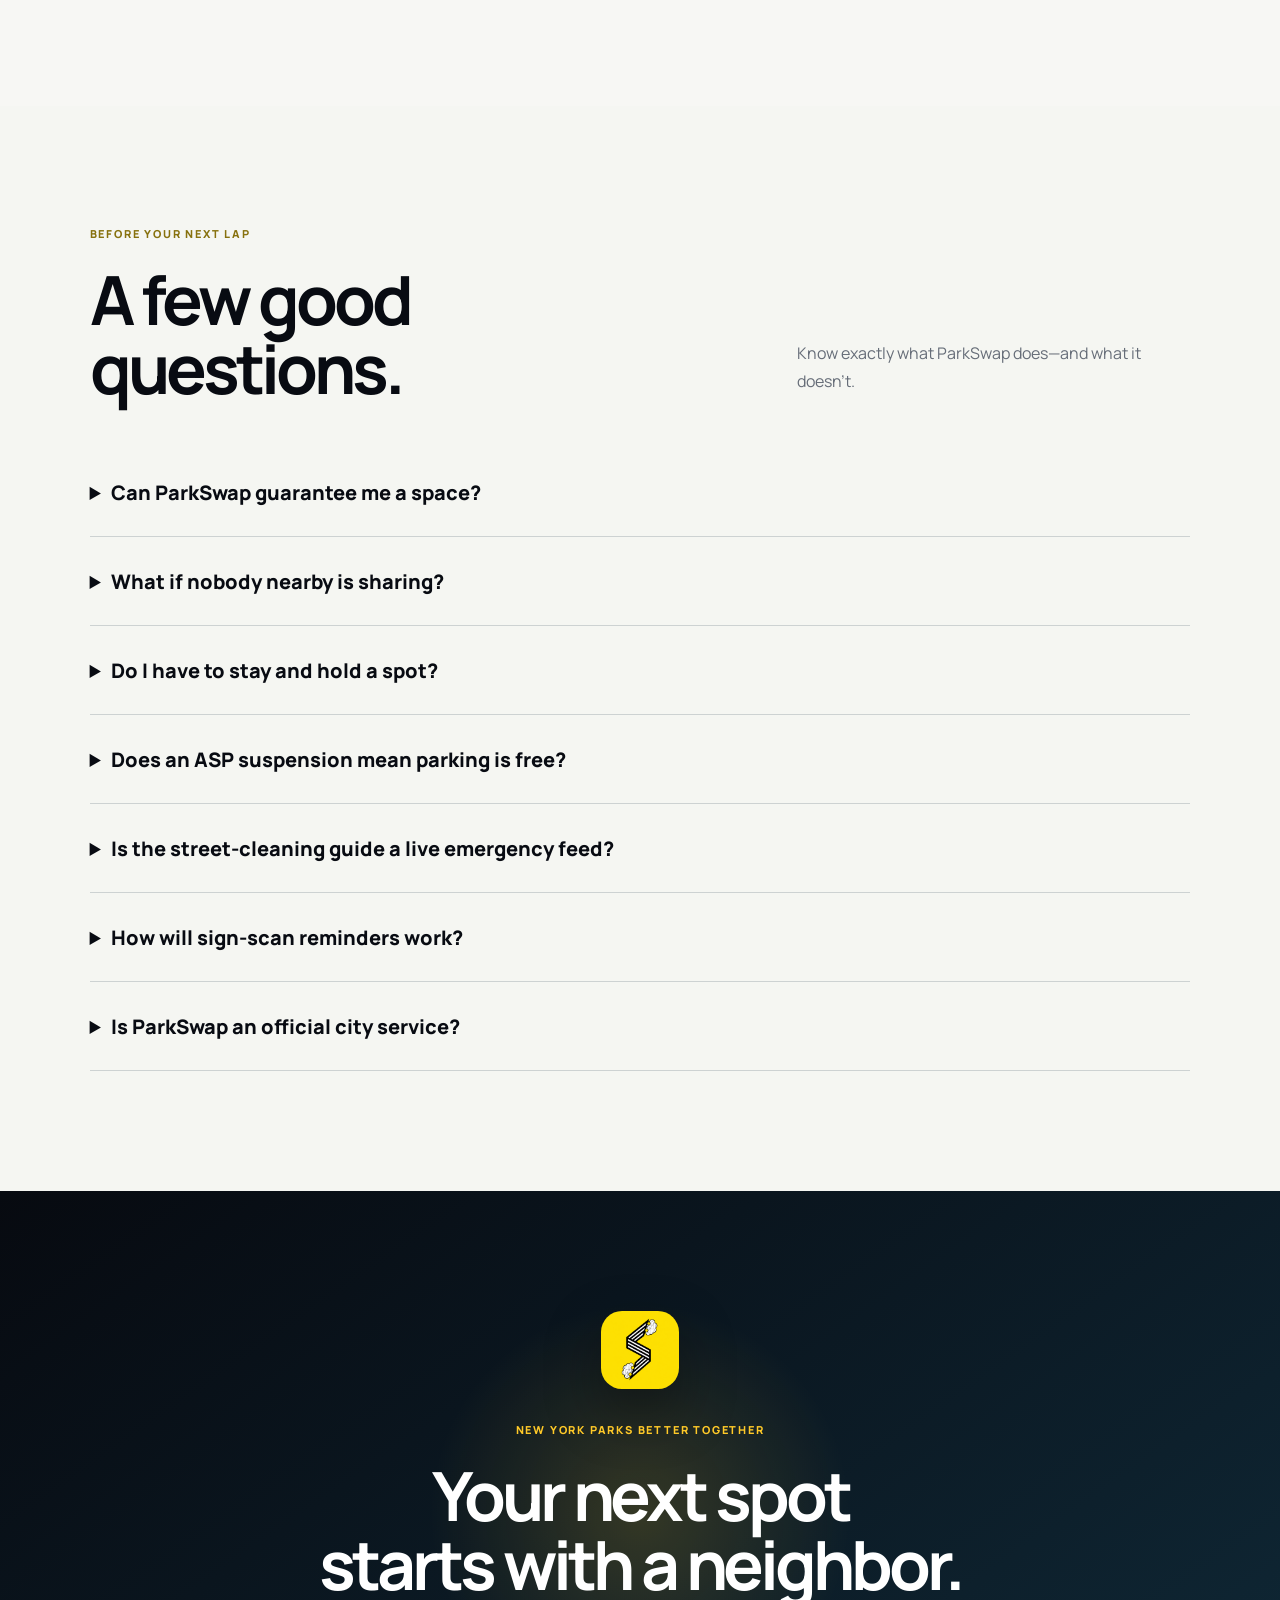
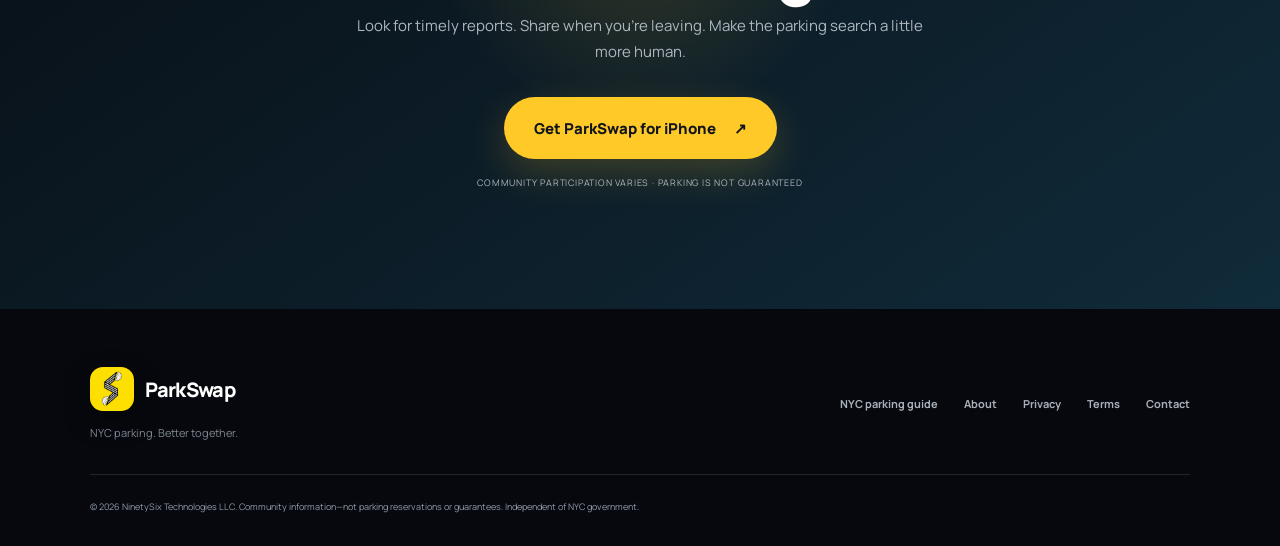
==== commit baaec4d7: "Preview on-device street-cleaning sign scan with real app capture and clear reminder limits" ====
--- a/index.html
+++ b/index.html
@@ -61,6 +61,10 @@
 <div class="section-heading"><div><p class="kicker light">Useful even before the first handoff</p><h2>Know when<br>to move your car.</h2></div><p>Alternate-side parking is part of New York life. Our NYC guide brings the published suspension calendar and official sources into one clear place.</p></div>
 <div class="rules-feature"><div><span class="rules-icon" aria-hidden="true">◷</span><h3>Street cleaning. Less guesswork.</h3><p>Check scheduled ASP suspensions, then confirm last-minute changes with NYC311. A cleaning suspension doesn't automatically suspend meters or every other restriction.</p><a class="button primary" href="/nyc-parking/">Check NYC parking rules <span aria-hidden="true">→</span></a></div><div class="rules-note"><small>KEEP THESE SEPARATE</small><strong>Street cleaning</strong><span>Alternate-side parking schedules and suspensions</span><strong>Everything else</strong><span>Meters, hydrants, driveways, permits and posted signs</span><p>Official sources. Clear limits. No “safe to park” promises.</p></div></div>
 </section>
+<section class="sign-feature section" id="sign-scan">
+<div class="sign-copy"><p class="kicker">Next update preview · not yet released</p><h2>Scan the sign.<br>Remember the time.</h2><p>Take a photo of one NYC street-cleaning sign. Review the days and hours read on your iPhone, then save a personal cleaning calendar inside ParkSwap.</p><ol class="scan-steps"><li><strong>Scan</strong><span>Capture a clear photo while safely parked or on the sidewalk.</span></li><li><strong>Confirm</strong><span>Check every selected day and time against the actual sign.</span></li><li><strong>Remember</strong><span>Choose a reminder 15 or 30 minutes before cleaning starts.</span></li></ol><p class="scan-limits">Photos stay on your device and aren't saved or uploaded. Alerts cover the next 28 days and refresh when you open ParkSwap. Phone settings can silence them. Check NYC311 for weather or emergency suspensions; other parking rules still apply.</p><a class="button secondary" href="/nyc-parking/">Check NYC parking guidance <span aria-hidden="true">→</span></a></div>
+<figure class="sign-preview"><img src="/assets/parkswap-sign-scan-preview-v48.jpg" width="1206" height="2622" loading="lazy" decoding="async" alt="Unreleased ParkSwap sign-scan screen with camera capture, posted weekdays, cleaning hours and 15- or 30-minute reminder selection"><figcaption>Actual release-candidate screen · feature testing in progress</figcaption></figure>
+</section>
 <section class="car-section">
 <div class="car-copy"><p class="kicker light">Directions are still here</p><h2>Get there.<br>Find your way back.</h2><p>Keep driving guidance and your saved car close. Parking comes first, with directions supporting the trip—not burying the reason you opened ParkSwap.</p><div class="car-actions"><span><i aria-hidden="true">↗</i><b>Driving directions</b></span><span><i aria-hidden="true">⌖</i><b>Saved parked-car location</b></span><span><i aria-hidden="true">→</i><b>Walking directions back</b></span></div></div>
 <div class="car-visual" aria-hidden="true"><div class="map-lines"></div><div class="car-pin"><span>🚕</span></div><div class="car-status"><small>REMEMBER WHERE YOU PARKED</small><strong>Your car. One less thing to remember.</strong><span>Saved-car guidance</span></div></div>
@@ -76,6 +80,7 @@
 <details><summary>Do I have to stay and hold a spot?</summary><p>No. Leave when safe. Do not block traffic, stand in a space or suggest that a public spot is reserved.</p></details>
 <details><summary>Does an ASP suspension mean parking is free?</summary><p>Not generally. ASP concerns street cleaning. Check NYC311's current notice and all other applicable restrictions, including meters.</p></details>
 <details><summary>Is the street-cleaning guide a live emergency feed?</summary><p>No. It shows published 2026 calendar information and links to official current notices. Weather and emergency changes must be checked with NYC311.</p></details>
+<details><summary>How will sign-scan reminders work?</summary><p>In the next update, take a clear sign photo, confirm the NYC cleaning days and times, and choose 15 or 30 minutes of warning. One confirmed sign is saved per device. Dated alerts cover the next 28 days and refresh when ParkSwap opens; known scheduled ASP holidays are omitted. You can also save just the calendar if notifications are off. Never rely on a notification alone to avoid a ticket.</p></details>
 <details><summary>Is ParkSwap an official city service?</summary><p>No. ParkSwap is independent software from NinetySix Technologies LLC, not affiliated with or endorsed by NYC government.</p></details>
 </section>
 <section class="final-cta section">
--- a/landing-v2.css
+++ b/landing-v2.css
@@ -1,5 +1,7 @@
 :root{--ink:#080b12;--paper:#f4f5f1;--white:#fff;--muted:#666d78;--line:#d9dcd8;--yellow:#ffc928;--mint:#2de0a1}
+.sign-feature{display:grid;grid-template-columns:1.15fr .85fr;gap:clamp(30px,7vw,100px);align-items:center;background:#f4f5f1}.sign-copy h2{font-size:clamp(42px,4.5vw,66px);line-height:1.06;letter-spacing:-2.5px;margin:18px 0}.sign-copy>p:not(.kicker){color:#58616d;line-height:1.8;max-width:620px}.scan-steps{list-style:none;padding:0;margin:28px 0;display:grid;gap:18px;counter-reset:scan}.scan-steps li{display:grid;grid-template-columns:32px 90px 1fr;gap:12px;align-items:start;counter-increment:scan;font-size:14px;line-height:1.6}.scan-steps li:before{content:counter(scan);display:grid;place-items:center;width:30px;height:30px;border-radius:10px;background:#ffc928;font-weight:800}.scan-steps span{color:#58616d}.sign-copy .scan-limits{font-size:12px}.sign-preview{margin:0;text-align:center}.sign-preview img{display:block;width:min(100%,300px);height:auto;margin:auto;border:7px solid #10141c;border-radius:38px;box-shadow:0 22px 55px #10141c22}.sign-preview figcaption{font-size:12px;line-height:1.6;color:#58616d;margin-top:20px}@media(max-width:720px){.sign-feature{grid-template-columns:1fr}.sign-copy h2{font-size:43px}.scan-steps li{grid-template-columns:30px 75px 1fr;gap:8px}.sign-preview img{max-width:280px}}
 .preview-label{position:absolute;bottom:-34px;left:0;right:0;text-align:center;color:#b7bec8;font-size:12px;font-weight:600;letter-spacing:.02em;z-index:5}.hero-product:has(.preview-label){margin-bottom:32px;overflow:visible}
+.sign-copy .button.secondary{color:var(--ink);border-color:#b9c0c6;background:transparent}
 *{box-sizing:border-box}html{scroll-behavior:smooth;background:var(--ink)}body{margin:0;background:var(--paper);color:var(--ink);font-family:Manrope,-apple-system,BlinkMacSystemFont,"Segoe UI",sans-serif;-webkit-font-smoothing:antialiased}a{color:inherit;text-decoration:none}.skip-link{position:fixed;left:16px;top:-80px;z-index:100;background:#fff;color:#000;padding:12px 16px;border-radius:10px}.skip-link:focus{top:16px}
 .nav-wrap{position:absolute;z-index:20;top:0;left:0;right:0;height:86px;padding:0 clamp(22px,5vw,76px);display:flex;align-items:center;justify-content:space-between;color:#fff;border-bottom:1px solid rgba(255,255,255,.1)}.brand{display:flex;align-items:center;gap:11px;font-size:20px;font-weight:800;letter-spacing:-.7px}.brand img{border-radius:13px;box-shadow:0 10px 28px rgba(0,0,0,.3)}.nav-wrap nav{display:flex;gap:32px;color:#b8bec8;font-size:13px;font-weight:700}.nav-wrap nav a:hover{color:#fff}.nav-cta{display:flex;gap:12px;align-items:center;border:1px solid rgba(255,255,255,.18);border-radius:999px;padding:12px 18px;font-size:13px;font-weight:800;background:rgba(255,255,255,.07);backdrop-filter:blur(14px)}
 .hero{position:relative;min-height:900px;padding:150px clamp(22px,7vw,110px) 90px;display:grid;grid-template-columns:minmax(0,1fr) minmax(420px,.82fr);align-items:center;gap:7vw;color:#fff;background:radial-gradient(circle at 81% 22%,rgba(255,201,40,.25),transparent 30%),linear-gradient(135deg,#070a10 0%,#0c1420 56%,#102a38 100%);overflow:hidden}.hero:before{content:"";position:absolute;inset:0;opacity:.22;background-image:linear-gradient(rgba(255,255,255,.045) 1px,transparent 1px),linear-gradient(90deg,rgba(255,255,255,.045) 1px,transparent 1px);background-size:64px 64px;mask-image:linear-gradient(90deg,transparent,#000)}.hero-glow{position:absolute;width:500px;height:500px;border-radius:50%;right:-180px;bottom:-190px;background:var(--yellow);filter:blur(130px);opacity:.09}.hero-copy,.hero-product{position:relative;z-index:2}.eyebrow,.kicker{margin:0 0 24px;text-transform:uppercase;letter-spacing:1.8px;font-size:11px;font-weight:800;color:#87710e}.eyebrow{display:flex;align-items:center;gap:12px;color:#d9dde3}.eyebrow span{width:34px;height:2px;background:var(--yellow)}h1{font-size:clamp(58px,7vw,108px);line-height:.91;letter-spacing:-6.5px;margin:0;max-width:870px}h1 em{font-style:normal;color:var(--yellow)}.hero-lead{max-width:670px;margin:34px 0 32px;color:#b7bec8;font-size:18px;line-height:1.72}.actions{display:flex;gap:12px;flex-wrap:wrap}.button{display:inline-flex;align-items:center;justify-content:center;gap:18px;min-height:56px;padding:0 24px;border-radius:999px;font-size:14px;font-weight:800;transition:transform .2s ease,box-shadow .2s ease}.button:hover{transform:translateY(-2px)}.primary{background:var(--yellow);color:#11151b;box-shadow:0 14px 40px rgba(255,201,40,.2)}.secondary{color:#fff;border:1px solid rgba(255,255,255,.18);background:rgba(255,255,255,.05)}.large{min-height:62px;padding:0 30px;font-size:15px}.hero-facts{display:flex;gap:28px;margin-top:52px;padding-top:23px;border-top:1px solid rgba(255,255,255,.12);color:#87909d;font-size:10px;font-weight:700;text-transform:uppercase;letter-spacing:.8px}.hero-facts b{color:#fff;margin-right:5px}
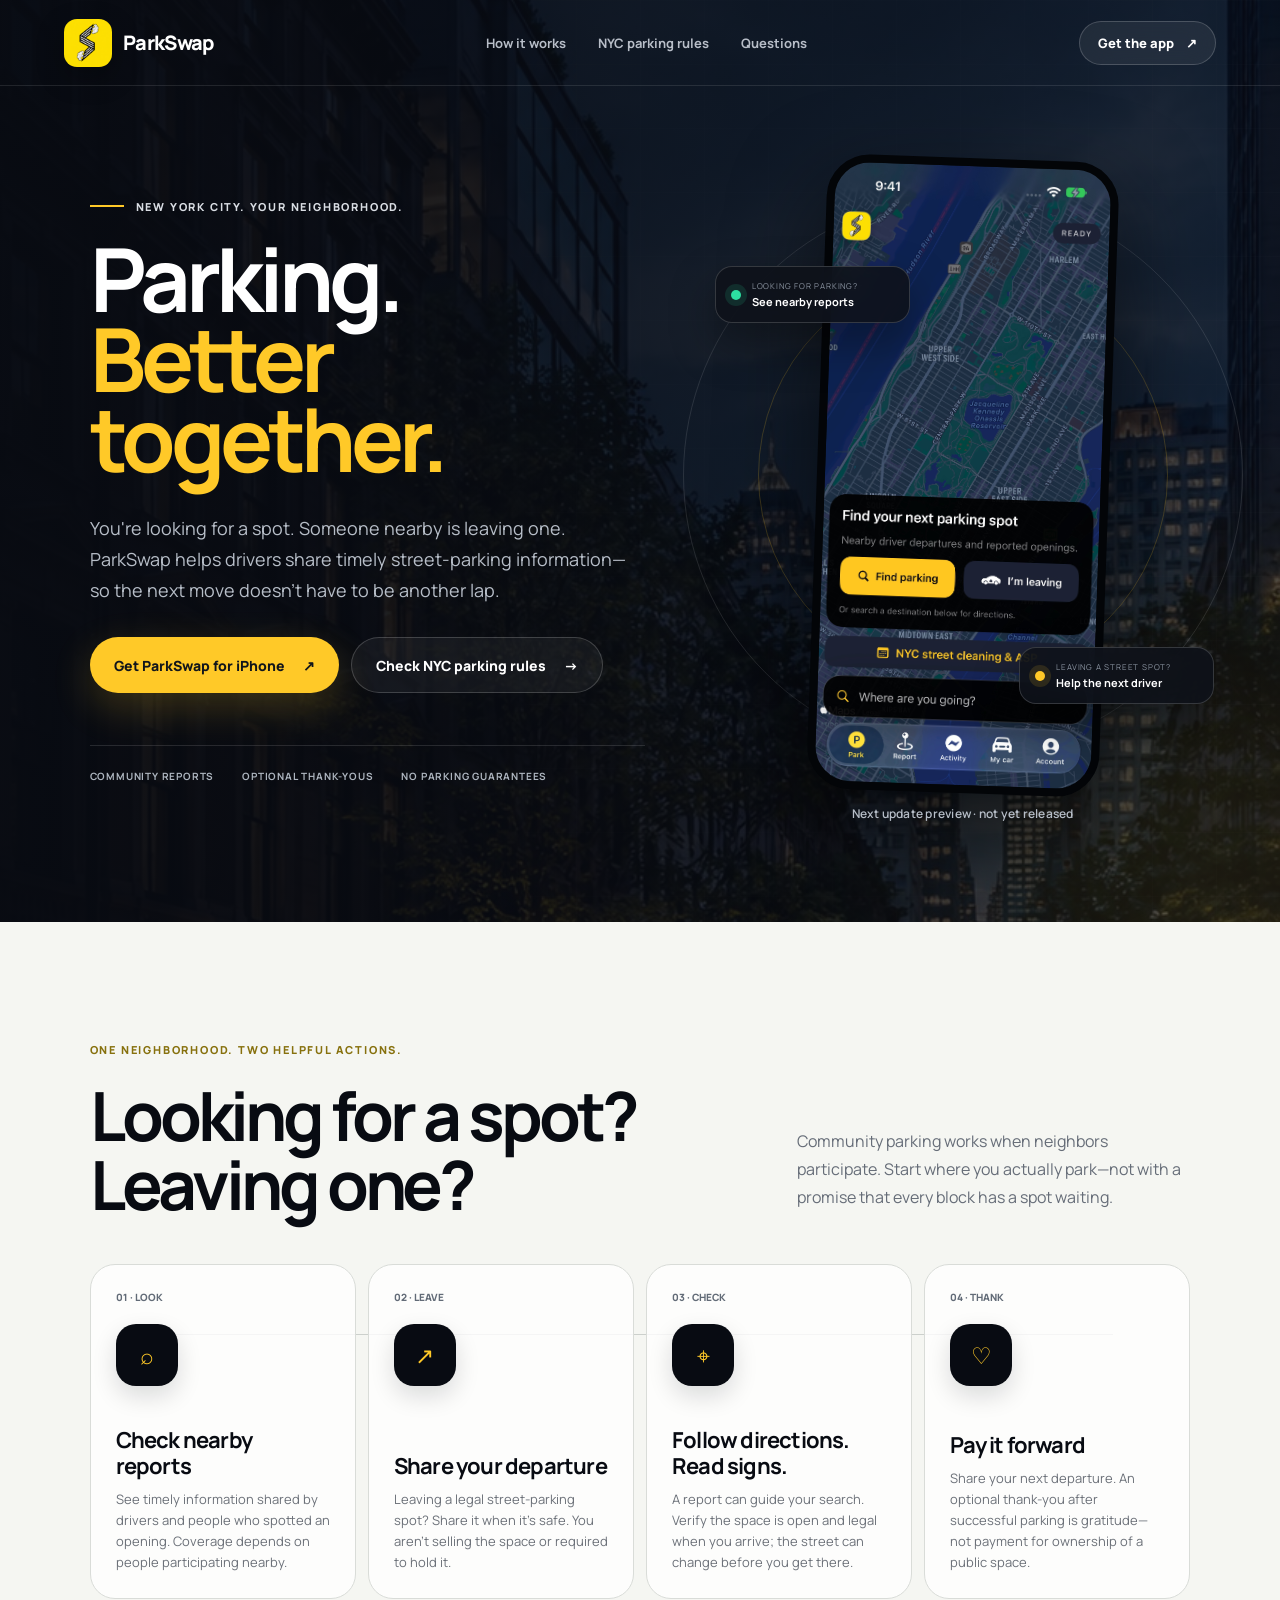
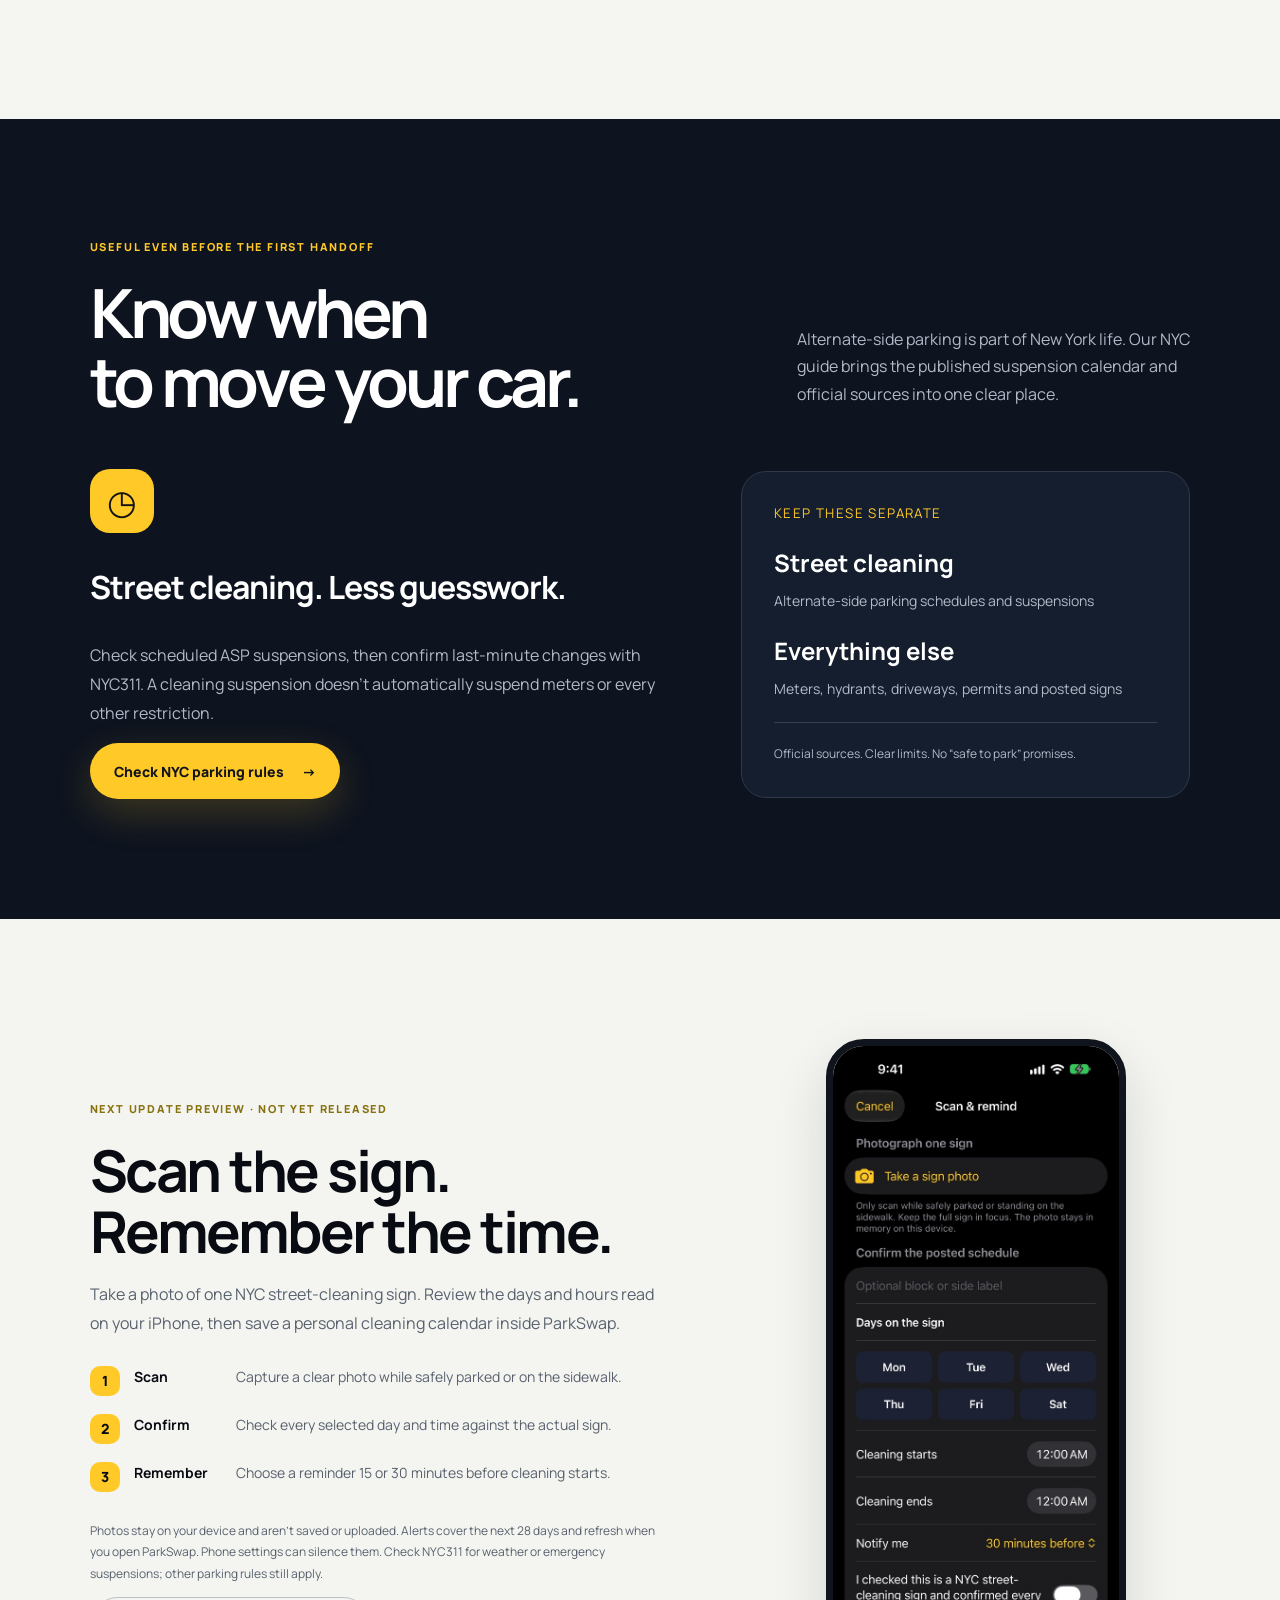
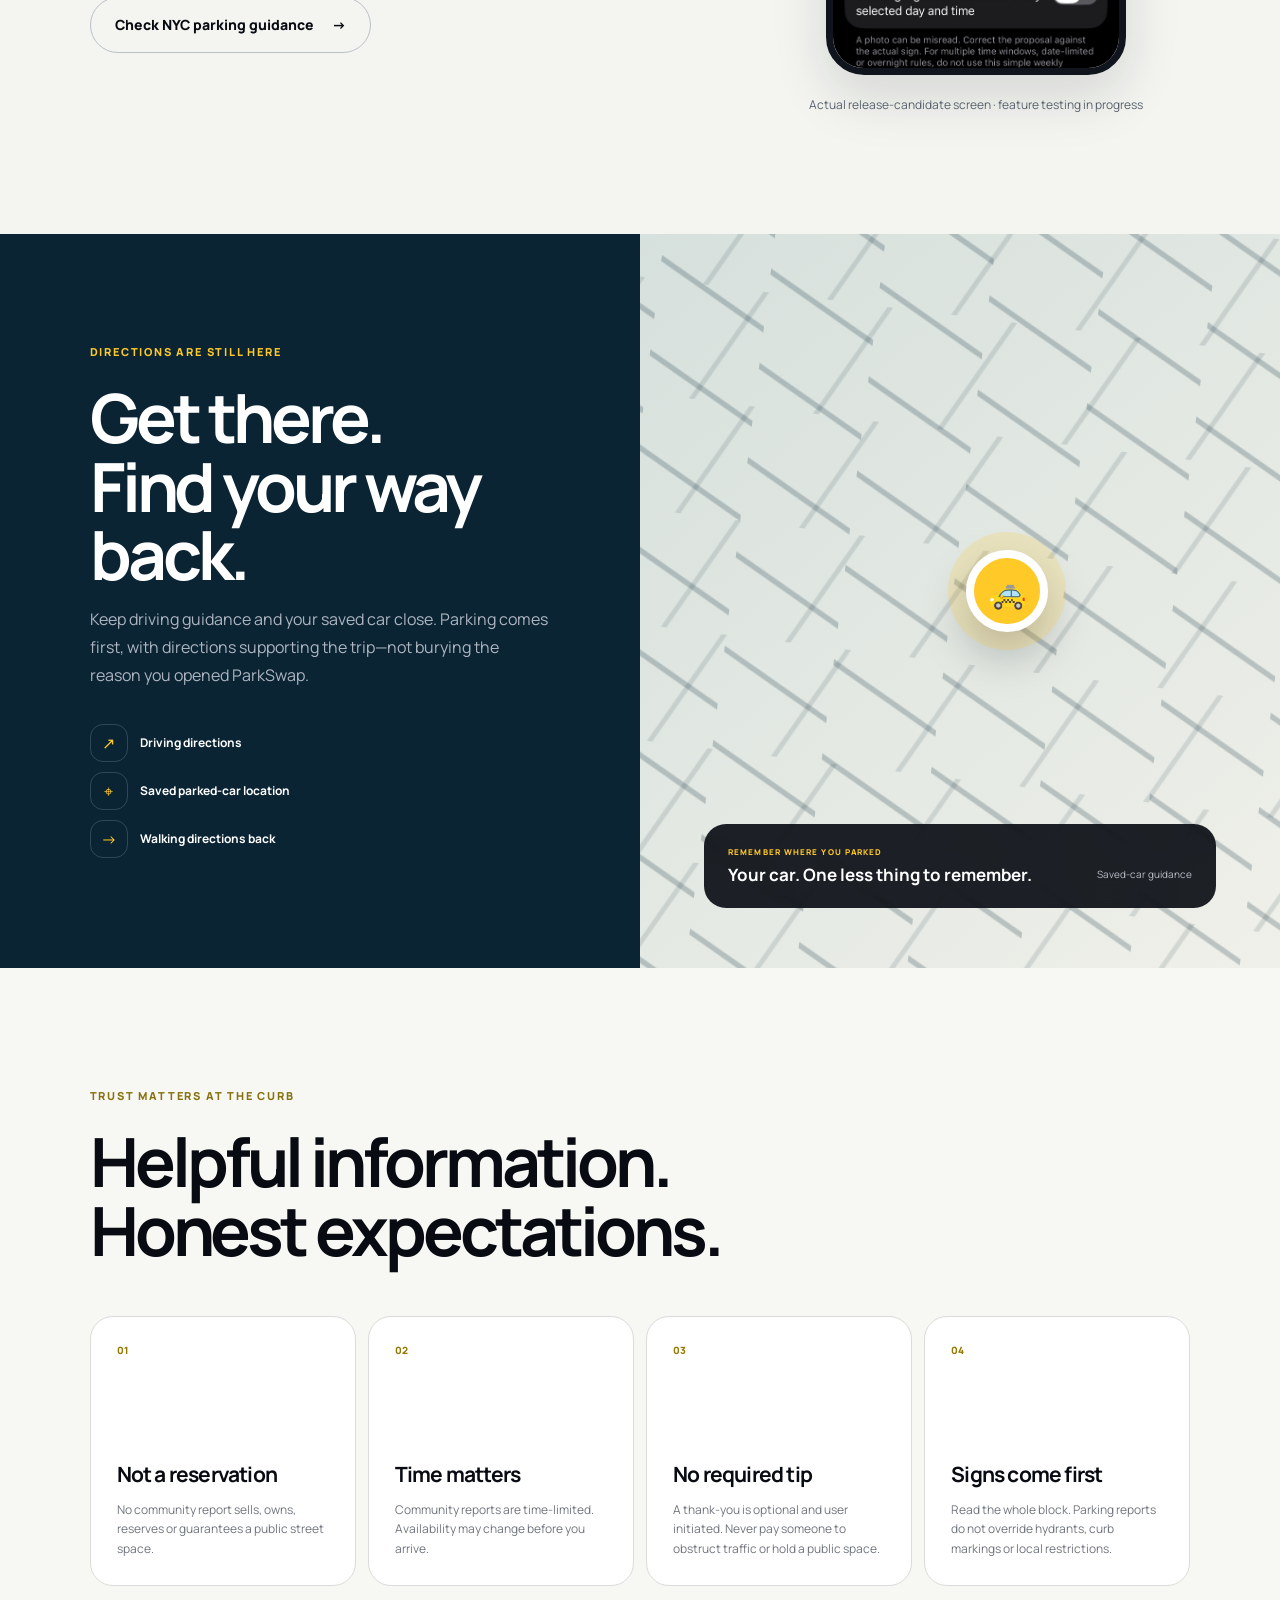
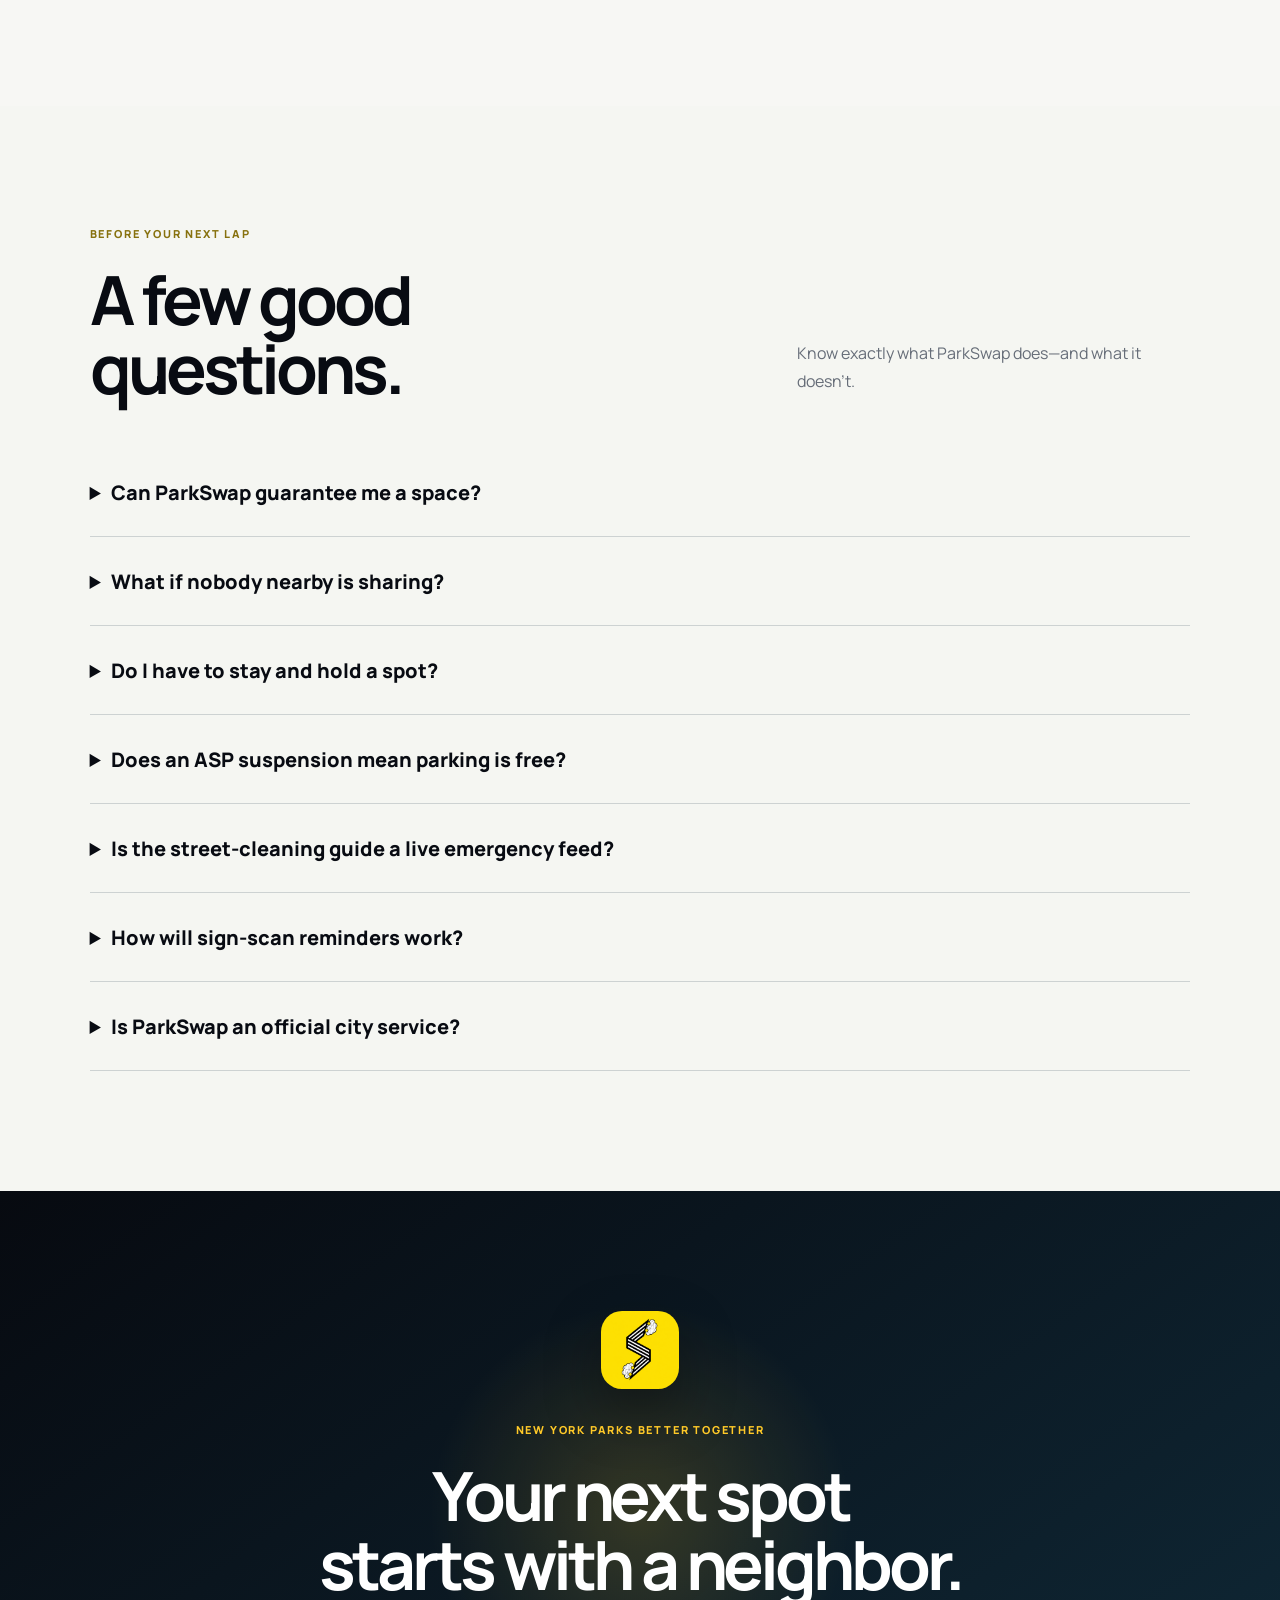
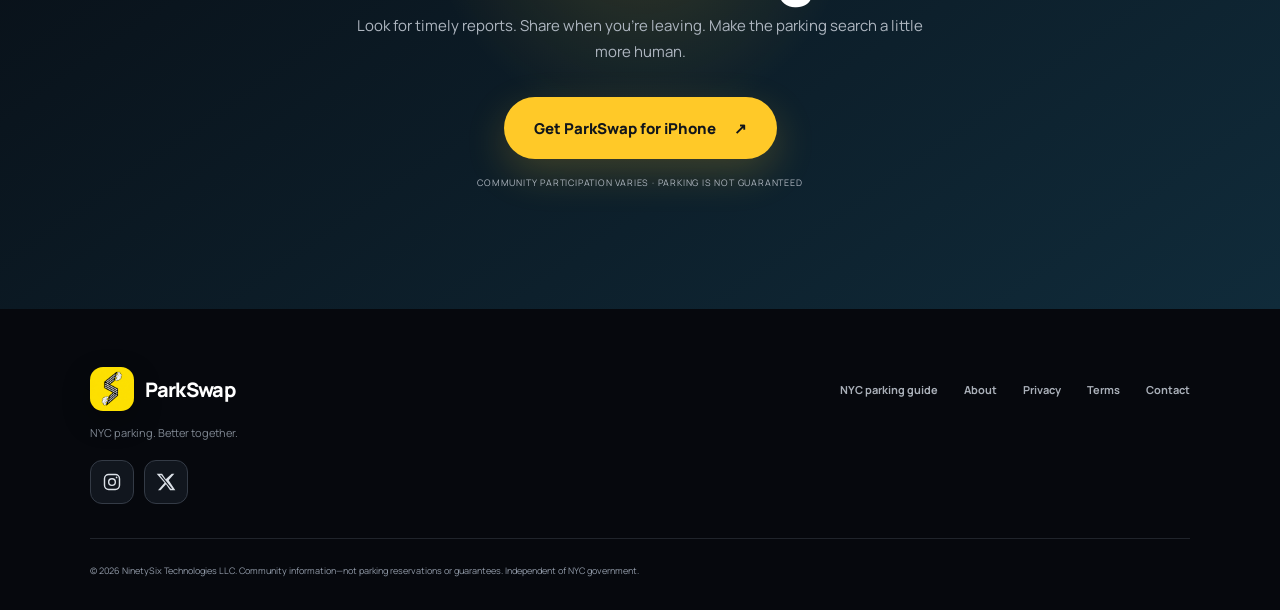
==== commit 45beb117: "Add official Instagram and X icons grouped beneath ParkSwap footer branding" ====
--- a/index.html
+++ b/index.html
@@ -89,5 +89,5 @@
 <small>Community participation varies · Parking is not guaranteed</small>
 </section>
 </main>
-<footer><div class="footer-brand"><a class="brand" href="/"><img src="/parkswap-s-icon-v2.png" width="44" height="44" alt=""><span>ParkSwap</span></a><p>NYC parking. Better together.</p></div><nav aria-label="Footer navigation"><a href="/nyc-parking/">NYC parking guide</a><a href="/aboutUs/">About</a><a href="/privacy/">Privacy</a><a href="/terms/">Terms</a><a href="mailto:contact@parkswap.com">Contact</a></nav><small>© 2026 NinetySix Technologies LLC. Community information—not parking reservations or guarantees. Independent of NYC government.</small></footer>
+<footer><div class="footer-brand"><a class="brand" href="/"><img src="/parkswap-s-icon-v2.png" width="44" height="44" alt=""><span>ParkSwap</span></a><p>NYC parking. Better together.</p><nav class="footer-social" aria-label="ParkSwap social media"><a class="social-link" href="https://www.instagram.com/parkswap.app/" target="_blank" rel="noopener noreferrer" aria-label="ParkSwap on Instagram, @parkswap.app (opens in a new tab)" title="Instagram · @parkswap.app"><svg viewBox="0 0 24 24" width="20" height="20" fill="none" stroke="currentColor" stroke-width="1.7" aria-hidden="true" focusable="false"><rect x="3" y="3" width="18" height="18" rx="5"/><circle cx="12" cy="12" r="4"/><circle cx="17.5" cy="6.5" r="1" fill="currentColor" stroke="none"/></svg></a><a class="social-link" href="https://x.com/parkswap_app" target="_blank" rel="noopener noreferrer" aria-label="ParkSwap on X, @parkswap_app (opens in a new tab)" title="X · @parkswap_app"><svg viewBox="0 0 24 24" width="20" height="20" fill="currentColor" aria-hidden="true" focusable="false"><path d="M18.9 2H22l-6.8 7.8L23.2 22h-6.3L12 14.6 5.5 22H2.4l7.9-9.1L.8 2h6.5l4.4 6.7L18.9 2Zm-1.1 18h1.7L6.4 4H4.6l13.2 16Z"/></svg></a></nav></div><nav aria-label="Footer navigation"><a href="/nyc-parking/">NYC parking guide</a><a href="/aboutUs/">About</a><a href="/privacy/">Privacy</a><a href="/terms/">Terms</a><a href="mailto:contact@parkswap.com">Contact</a></nav><small>© 2026 NinetySix Technologies LLC. Community information—not parking reservations or guarantees. Independent of NYC government.</small></footer>
 </body></html>
--- a/landing-v2.css
+++ b/landing-v2.css
@@ -26,6 +26,8 @@
 .rules-feature{display:grid;grid-template-columns:1.1fr .85fr;gap:70px;align-items:center}.rules-feature h3{font-size:32px;letter-spacing:-1px}.rules-feature p{color:#b2bac8;line-height:1.8;max-width:650px}.rules-icon{display:grid;place-items:center;width:64px;height:64px;border-radius:20px;background:var(--yellow);color:#111;font-size:34px}.rules-note{padding:32px;border:1px solid #303949;border-radius:25px;background:#151e2e;display:grid;gap:12px}.rules-note small{color:var(--yellow);letter-spacing:1.4px}.rules-note strong{font-size:24px;margin-top:12px}.rules-note span{color:#b2bac8;font-size:14px}.rules-note p{font-size:12px;border-top:1px solid #354052;padding-top:20px;margin-bottom:0}
 .questions{background:#f5f6f2}.questions details{border-bottom:1px solid #cdd2d2;padding:22px 0}.questions summary{cursor:pointer;font-size:20px;font-weight:800;min-height:44px;display:list-item;align-content:center}.questions details p{max-width:800px;color:#58616d;line-height:1.8}
 a:focus-visible,summary:focus-visible{outline:3px solid #529dff;outline-offset:5px;border-radius:8px}
-footer nav{flex-wrap:wrap;justify-content:flex-end}footer nav a{display:inline-flex;align-items:center;min-height:44px}
+footer nav{flex-wrap:wrap;justify-content:flex-end;max-width:640px}footer nav a{display:inline-flex;align-items:center;min-height:44px}
+footer .social-link{display:inline-flex;align-items:center;justify-content:center;width:44px;height:44px;flex-shrink:0;color:#dce1e8;border:1px solid #343b46;border-radius:12px;background:#11161e}footer .social-link:hover{color:#ffc928;border-color:#ffc928;background:#1a2029}footer .social-link svg{display:block}
+footer .footer-social{display:flex;justify-content:flex-start;gap:10px;margin-top:20px}footer>nav{align-self:start}
 @media(max-width:720px){.nyc-hero{min-height:0}.nyc-hero h1{font-size:54px;letter-spacing:-3px}.rules-feature{grid-template-columns:1fr;gap:30px}.rules-note{padding:24px}.hero-product{overflow:hidden}.floating-card{min-width:145px}.questions summary{font-size:18px}footer nav{justify-content:flex-start}}
 @media(max-width:720px){.mobile-links{position:absolute;top:74px;left:0;right:0;z-index:20;display:flex;justify-content:center;gap:24px;color:#d9dee7;font-size:12px;font-weight:700;background:#10141c}.mobile-links a{min-height:44px;display:flex;align-items:center}.nyc-hero{padding-top:158px}.nyc-hero h1{font-size:clamp(42px,11vw,54px)}}
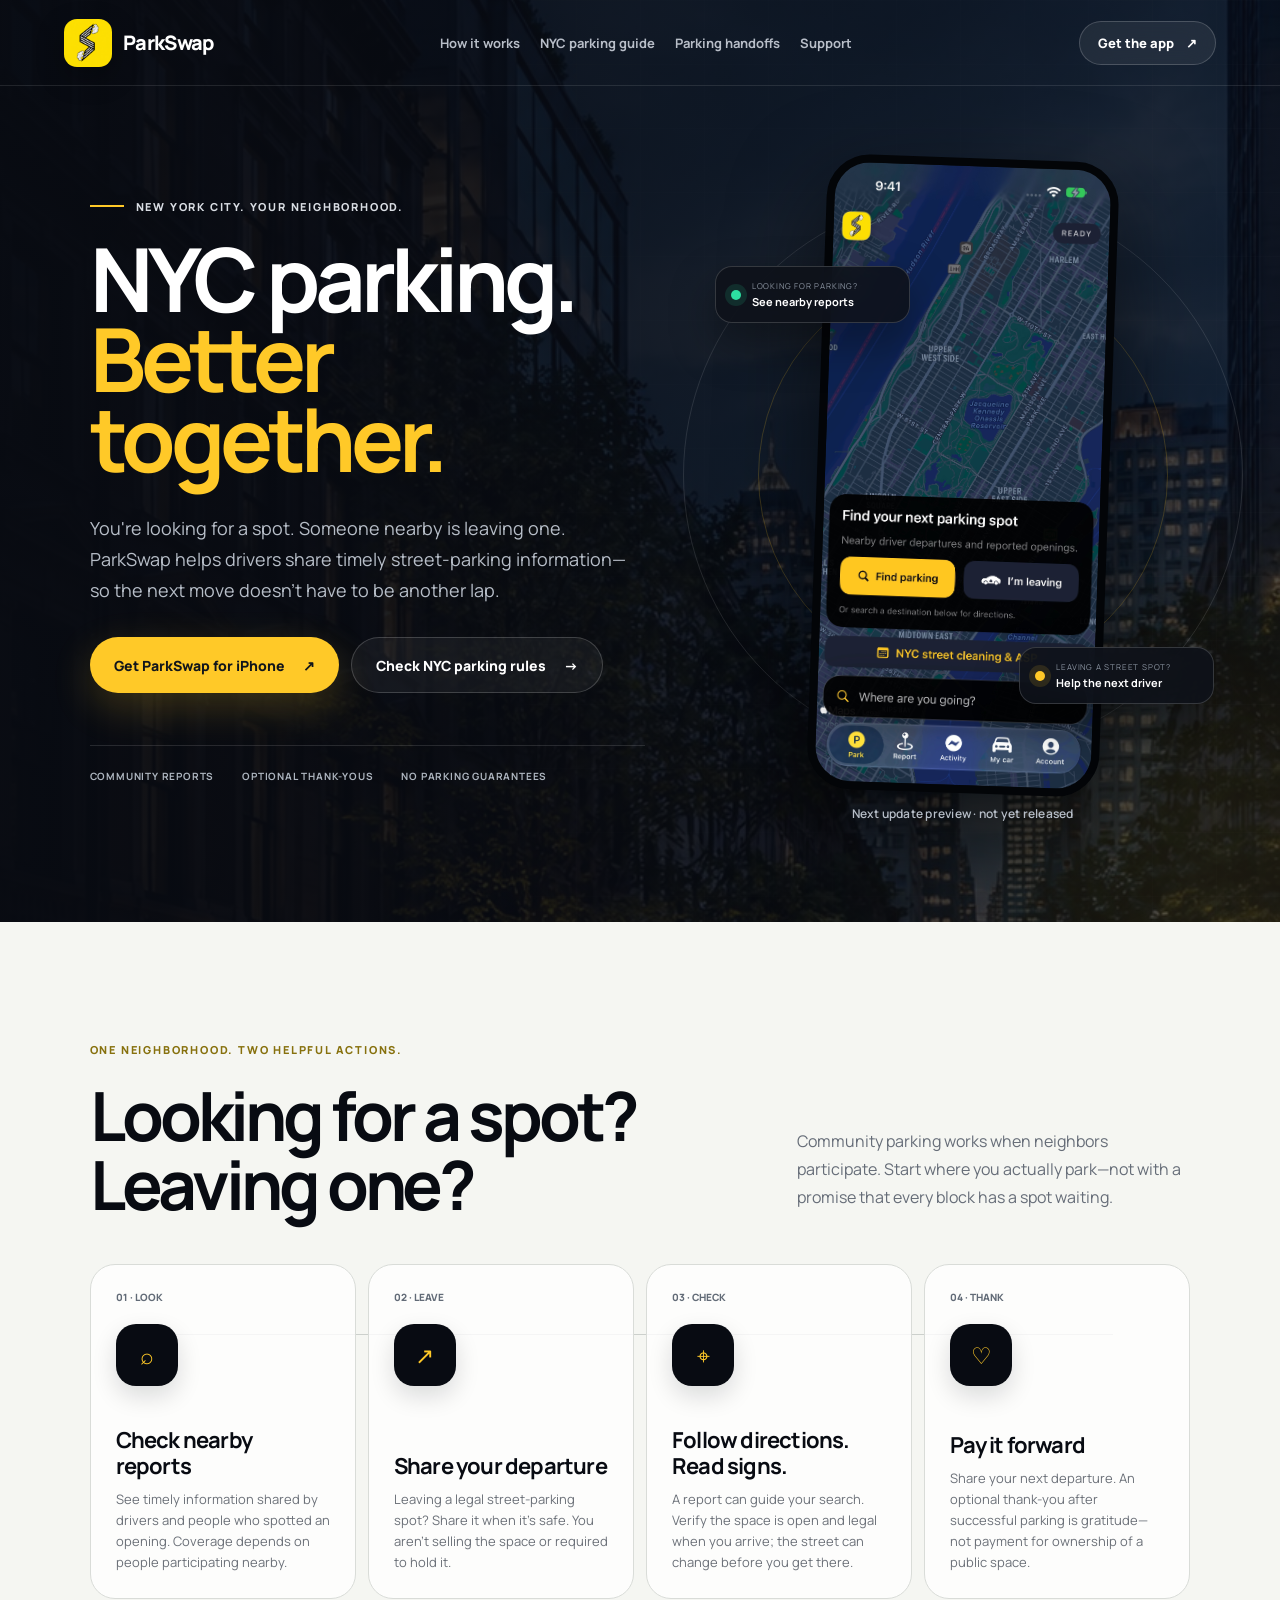
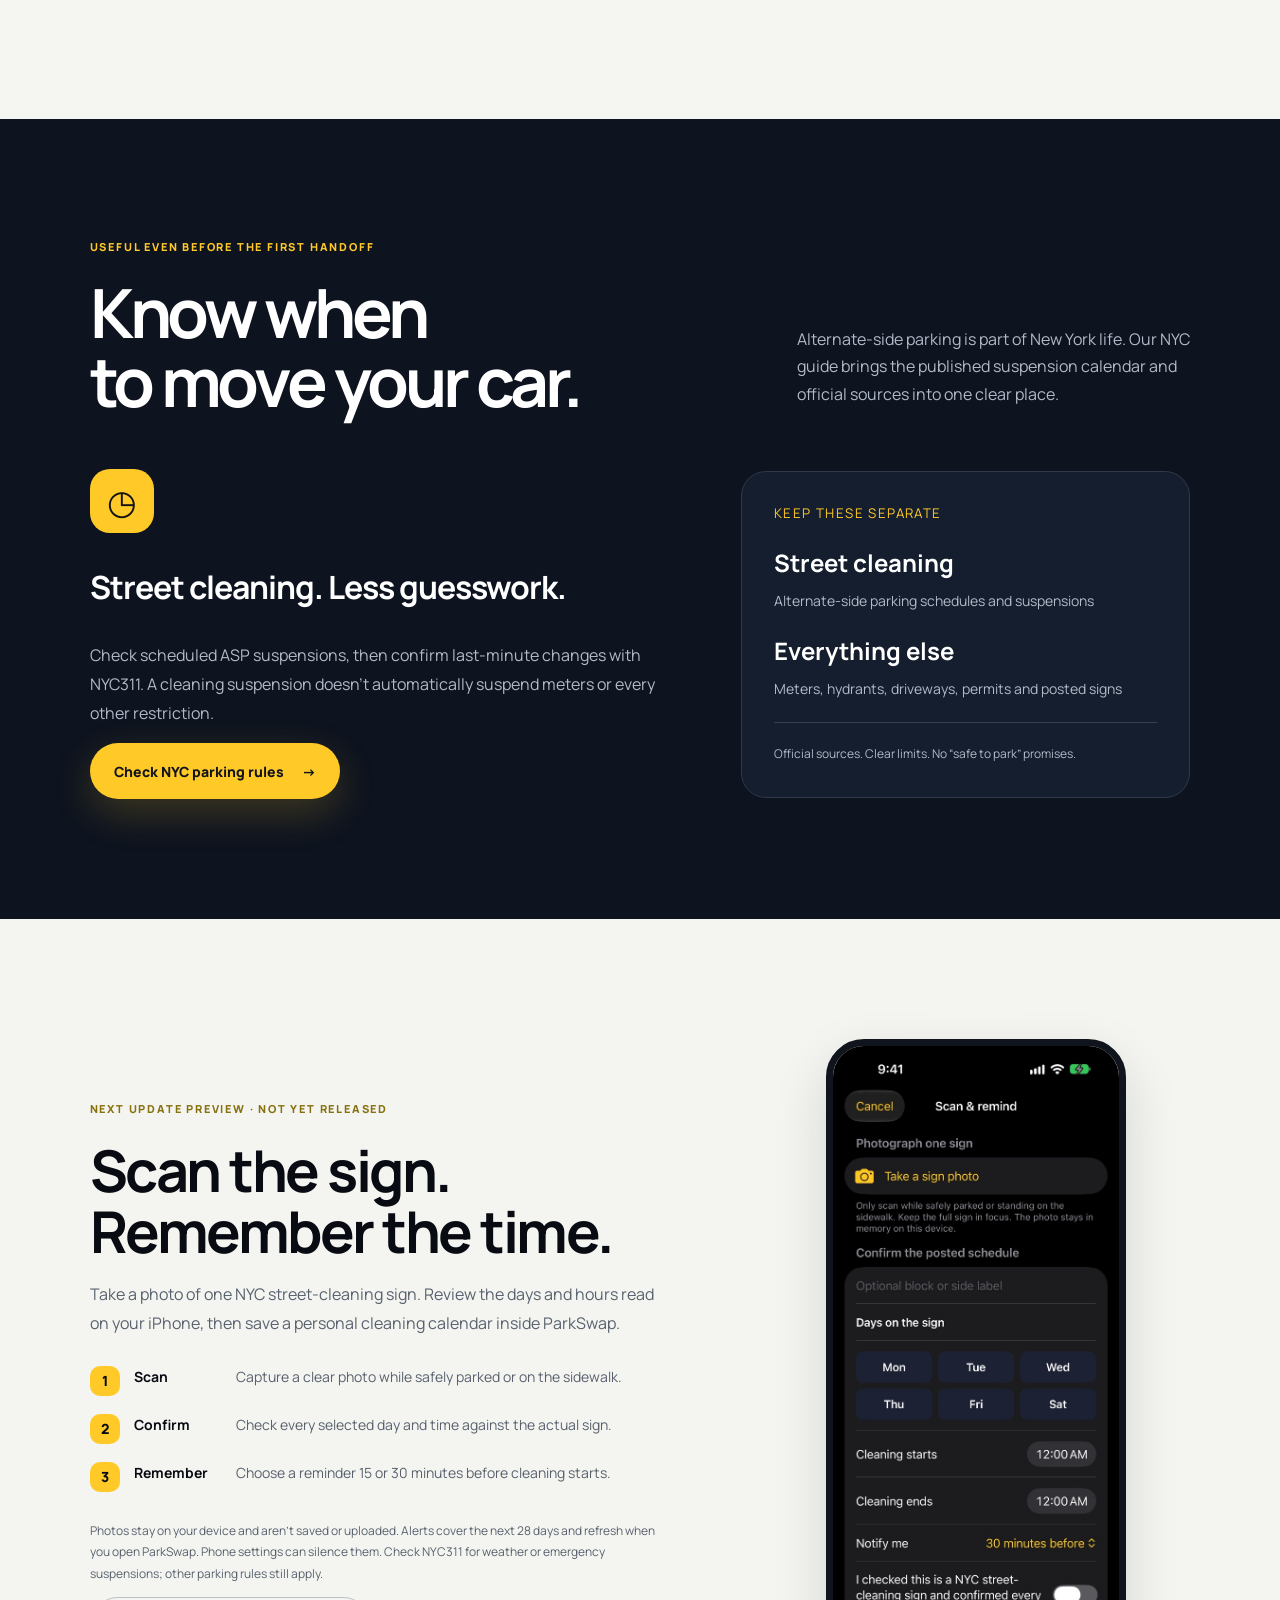
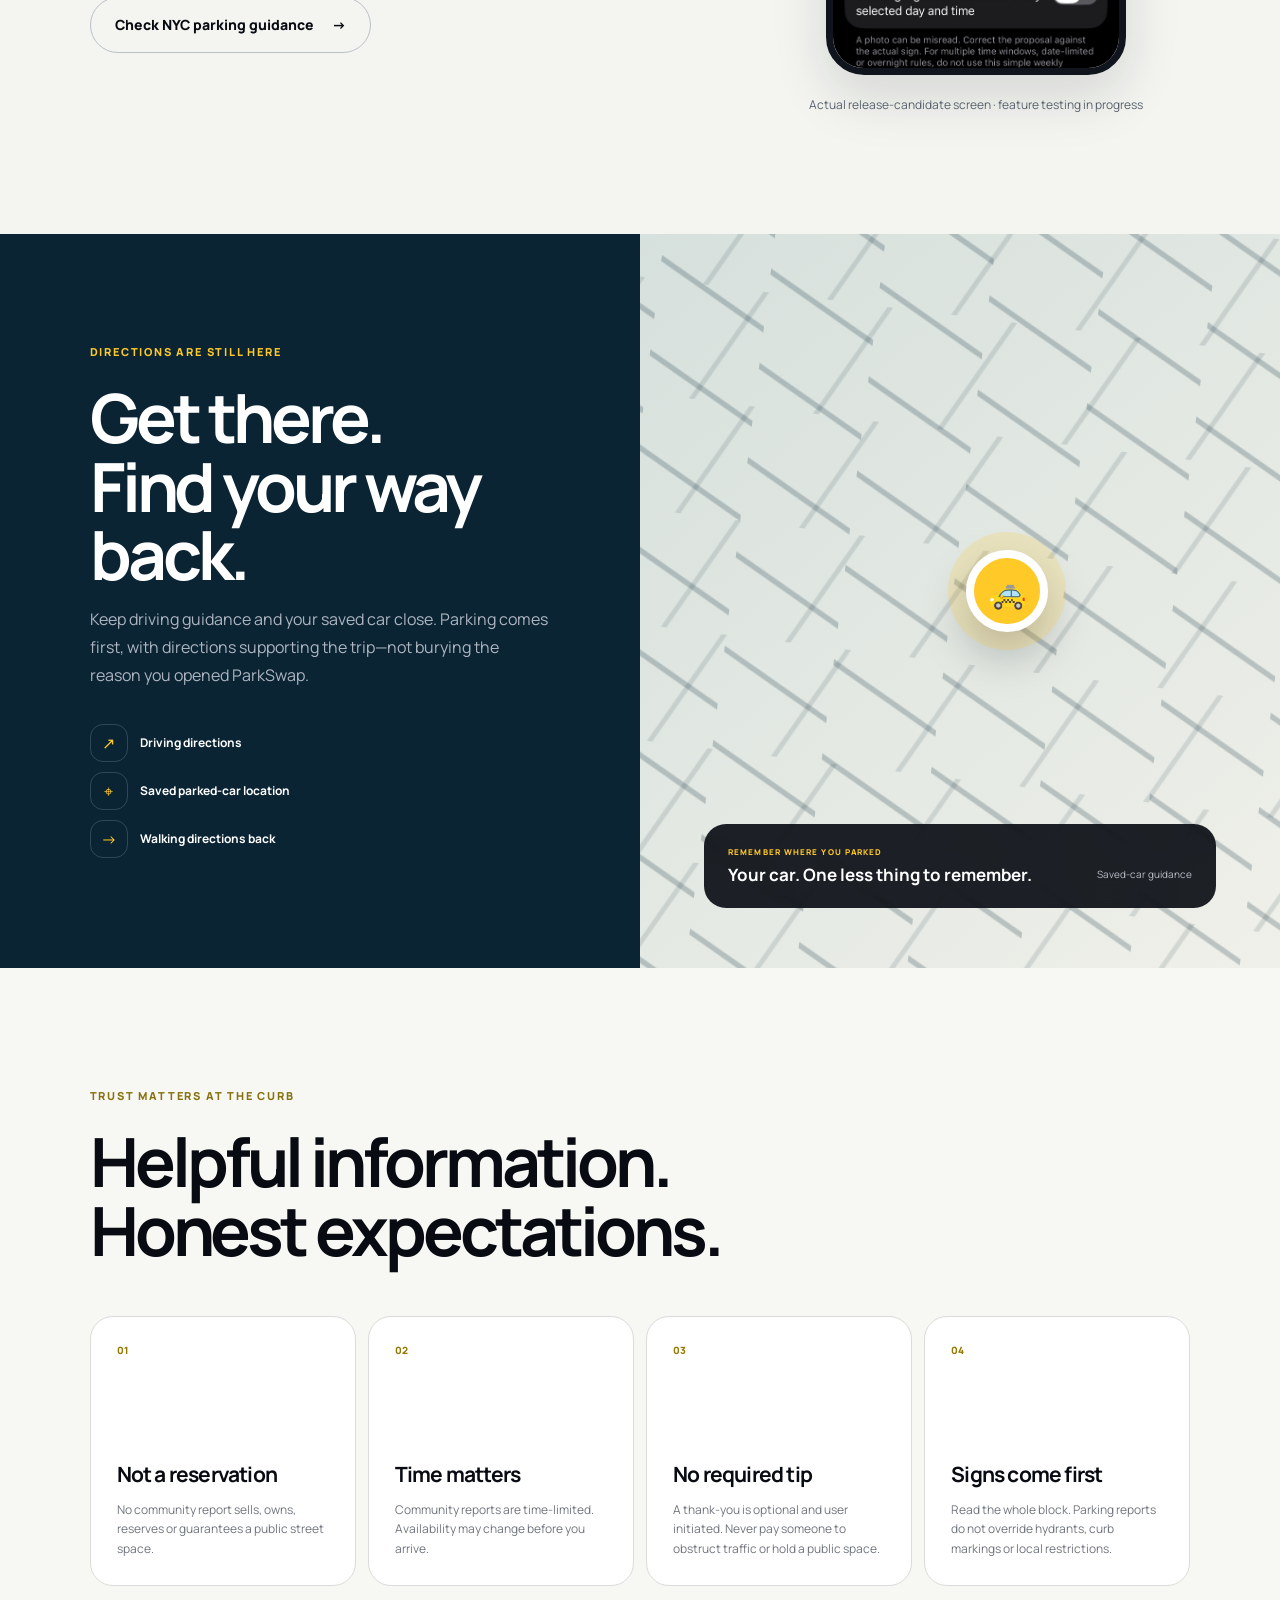
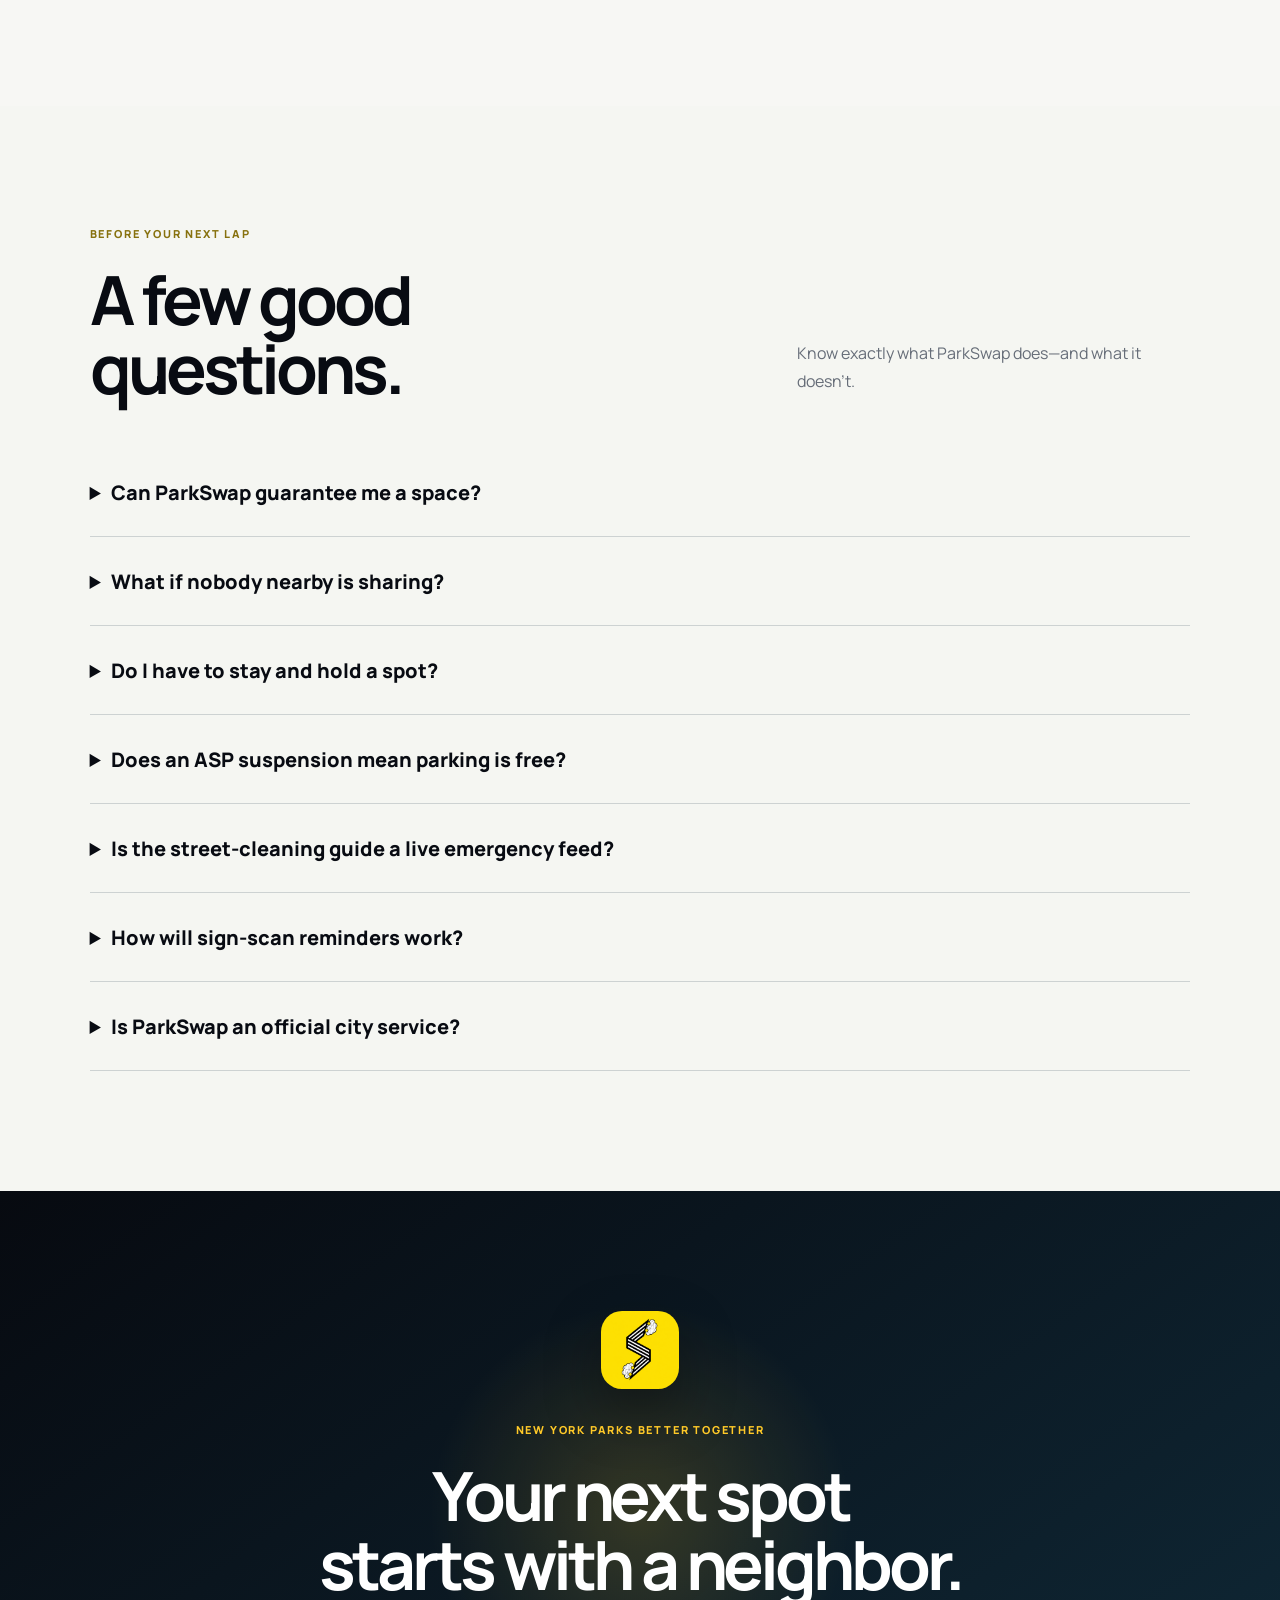
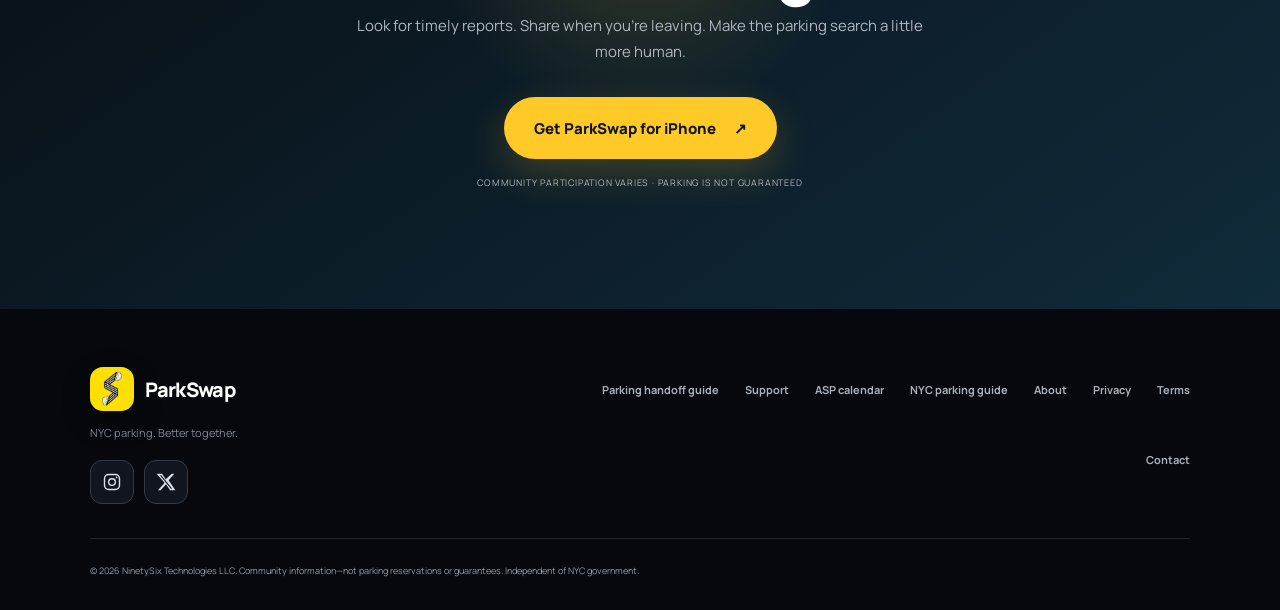
==== commit 3ba8e3f7: "Strengthen NYC search architecture and publish ParkSwap support" ====
--- a/index.html
+++ b/index.html
@@ -3,16 +3,16 @@
 <head>
 <meta charset="utf-8">
 <meta name="viewport" content="width=device-width, initial-scale=1, viewport-fit=cover">
-<title>ParkSwap — NYC Parking, Better Together</title>
-<meta name="description" content="Find timely community parking reports, share when you're leaving, and check NYC alternate-side parking information. Less circling starts with drivers helping drivers.">
+<title>ParkSwap — NYC Parking App & Street Cleaning Guide</title>
+<meta name="description" content="ParkSwap helps New York City drivers share street-parking reports and find their saved car. Get the iPhone app or check our NYC street-cleaning calendar and guide.">
 <meta name="theme-color" content="#080b12">
 <link rel="canonical" href="https://parkswap.com/">
 <meta property="og:type" content="website"><meta property="og:site_name" content="ParkSwap">
-<meta property="og:title" content="ParkSwap — NYC Parking, Better Together">
+<meta property="og:title" content="ParkSwap — NYC Parking App & Street Cleaning Guide">
 <meta property="og:description" content="Looking for a spot? Leaving one? Connect with your neighborhood, and check official NYC parking information.">
 <meta property="og:url" content="https://parkswap.com/"><meta property="og:image" content="https://parkswap.com/assets/parkswap-share-approved-v3.png">
 <meta name="twitter:card" content="summary_large_image">
-<meta name="twitter:title" content="ParkSwap — NYC Parking, Better Together">
+<meta name="twitter:title" content="ParkSwap — NYC Parking App & Street Cleaning Guide">
 <meta name="twitter:description" content="Drivers helping drivers. Community parking reports and official NYC parking information.">
 <meta name="twitter:image" content="https://parkswap.com/assets/parkswap-share-approved-v3.png">
 <meta name="apple-itunes-app" content="app-id=1494510599">
@@ -26,16 +26,16 @@
 <a class="skip-link" href="#main">Skip to content</a>
 <header class="nav-wrap">
 <a class="brand" href="/" aria-label="ParkSwap home"><img src="/parkswap-s-icon-v2.png" width="48" height="48" alt=""><span>ParkSwap</span></a>
-<nav aria-label="Main navigation"><a href="#journey">How it works</a><a href="/nyc-parking/">NYC parking rules</a><a href="#questions">Questions</a></nav>
+<nav aria-label="Main navigation"><a href="#journey">How it works</a><a href="/nyc-parking/">NYC parking guide</a><a href="/blog-detail/">Parking handoffs</a><a href="/support/">Support</a></nav>
 <a class="nav-cta" href="https://apps.apple.com/us/app/id1494510599" target="_blank" rel="noopener">Get the app <span aria-hidden="true">↗</span></a>
 </header>
-<nav class="mobile-links" aria-label="Mobile navigation"><a href="#journey">How it works</a><a href="/nyc-parking/">NYC parking guide</a><a href="#questions">FAQs</a></nav>
+<nav class="mobile-links" aria-label="Mobile navigation"><a href="/nyc-parking/">NYC parking guide</a><a href="/blog-detail/">Parking handoffs</a><a href="/support/">Support</a></nav>
 <main id="main">
 <section class="hero nyc-hero" id="top">
 <div class="hero-glow" aria-hidden="true"></div>
 <div class="hero-copy">
 <p class="eyebrow"><span></span> New York City. Your neighborhood.</p>
-<h1>Parking.<br><em>Better together.</em></h1>
+<h1>NYC parking.<br><em>Better together.</em></h1>
 <p class="hero-lead">You're looking for a spot. Someone nearby is leaving one. ParkSwap helps drivers share timely street-parking information—so the next move doesn't have to be another lap.</p>
 <div class="actions"><a class="button primary" href="https://apps.apple.com/us/app/id1494510599" target="_blank" rel="noopener">Get ParkSwap for iPhone <span aria-hidden="true">↗</span></a><a class="button secondary" href="/nyc-parking/">Check NYC parking rules <span aria-hidden="true">→</span></a></div>
 <div class="hero-facts"><span>Community reports</span><span>Optional thank-yous</span><span>No parking guarantees</span></div>
@@ -89,5 +89,5 @@
 <small>Community participation varies · Parking is not guaranteed</small>
 </section>
 </main>
-<footer><div class="footer-brand"><a class="brand" href="/"><img src="/parkswap-s-icon-v2.png" width="44" height="44" alt=""><span>ParkSwap</span></a><p>NYC parking. Better together.</p><nav class="footer-social" aria-label="ParkSwap social media"><a class="social-link" href="https://www.instagram.com/parkswap.app/" target="_blank" rel="noopener noreferrer" aria-label="ParkSwap on Instagram, @parkswap.app (opens in a new tab)" title="Instagram · @parkswap.app"><svg viewBox="0 0 24 24" width="20" height="20" fill="none" stroke="currentColor" stroke-width="1.7" aria-hidden="true" focusable="false"><rect x="3" y="3" width="18" height="18" rx="5"/><circle cx="12" cy="12" r="4"/><circle cx="17.5" cy="6.5" r="1" fill="currentColor" stroke="none"/></svg></a><a class="social-link" href="https://x.com/parkswap_app" target="_blank" rel="noopener noreferrer" aria-label="ParkSwap on X, @parkswap_app (opens in a new tab)" title="X · @parkswap_app"><svg viewBox="0 0 24 24" width="20" height="20" fill="currentColor" aria-hidden="true" focusable="false"><path d="M18.9 2H22l-6.8 7.8L23.2 22h-6.3L12 14.6 5.5 22H2.4l7.9-9.1L.8 2h6.5l4.4 6.7L18.9 2Zm-1.1 18h1.7L6.4 4H4.6l13.2 16Z"/></svg></a></nav></div><nav aria-label="Footer navigation"><a href="/nyc-parking/">NYC parking guide</a><a href="/aboutUs/">About</a><a href="/privacy/">Privacy</a><a href="/terms/">Terms</a><a href="mailto:contact@parkswap.com">Contact</a></nav><small>© 2026 NinetySix Technologies LLC. Community information—not parking reservations or guarantees. Independent of NYC government.</small></footer>
+<footer><div class="footer-brand"><a class="brand" href="/"><img src="/parkswap-s-icon-v2.png" width="44" height="44" alt=""><span>ParkSwap</span></a><p>NYC parking. Better together.</p><nav class="footer-social" aria-label="ParkSwap social media"><a class="social-link" href="https://www.instagram.com/parkswap.app/" target="_blank" rel="noopener noreferrer" aria-label="ParkSwap on Instagram, @parkswap.app (opens in a new tab)" title="Instagram · @parkswap.app"><svg viewBox="0 0 24 24" width="20" height="20" fill="none" stroke="currentColor" stroke-width="1.7" aria-hidden="true" focusable="false"><rect x="3" y="3" width="18" height="18" rx="5"/><circle cx="12" cy="12" r="4"/><circle cx="17.5" cy="6.5" r="1" fill="currentColor" stroke="none"/></svg></a><a class="social-link" href="https://x.com/parkswap_app" target="_blank" rel="noopener noreferrer" aria-label="ParkSwap on X, @parkswap_app (opens in a new tab)" title="X · @parkswap_app"><svg viewBox="0 0 24 24" width="20" height="20" fill="currentColor" aria-hidden="true" focusable="false"><path d="M18.9 2H22l-6.8 7.8L23.2 22h-6.3L12 14.6 5.5 22H2.4l7.9-9.1L.8 2h6.5l4.4 6.7L18.9 2Zm-1.1 18h1.7L6.4 4H4.6l13.2 16Z"/></svg></a></nav></div><nav aria-label="Footer navigation"><a href="/blog-detail/">Parking handoff guide</a><a href="/support/">Support</a><a href="/nyc-parking/#calendar">ASP calendar</a><a href="/nyc-parking/">NYC parking guide</a><a href="/aboutUs/">About</a><a href="/privacy/">Privacy</a><a href="/terms/">Terms</a><a href="mailto:contact@parkswap.com">Contact</a></nav><small>© 2026 NinetySix Technologies LLC. Community information—not parking reservations or guarantees. Independent of NYC government.</small></footer>
 </body></html>
--- a/landing-v2.css
+++ b/landing-v2.css
@@ -31,3 +31,4 @@
 footer .footer-social{display:flex;justify-content:flex-start;gap:10px;margin-top:20px}footer>nav{align-self:start}
 @media(max-width:720px){.nyc-hero{min-height:0}.nyc-hero h1{font-size:54px;letter-spacing:-3px}.rules-feature{grid-template-columns:1fr;gap:30px}.rules-note{padding:24px}.hero-product{overflow:hidden}.floating-card{min-width:145px}.questions summary{font-size:18px}footer nav{justify-content:flex-start}}
 @media(max-width:720px){.mobile-links{position:absolute;top:74px;left:0;right:0;z-index:20;display:flex;justify-content:center;gap:24px;color:#d9dee7;font-size:12px;font-weight:700;background:#10141c}.mobile-links a{min-height:44px;display:flex;align-items:center}.nyc-hero{padding-top:158px}.nyc-hero h1{font-size:clamp(42px,11vw,54px)}}
+.nav-wrap nav{gap:20px}footer>nav[aria-label="Footer navigation"]{flex-wrap:wrap;max-width:650px;justify-content:flex-end}footer>nav[aria-label="Footer navigation"] a{display:inline-flex;align-items:center;min-height:44px}footer .brand{width:max-content}@media(max-width:1050px){.nav-wrap nav{gap:14px;font-size:12px}}@media(max-width:850px){.nav-wrap nav{display:none}.mobile-links{position:absolute;top:86px;left:0;right:0;z-index:20;display:flex;flex-wrap:wrap;justify-content:center;gap:4px 16px;padding:0 12px;color:#d9dee7;font-size:12px;font-weight:700;background:#10141c}.mobile-links a{min-height:44px;display:inline-flex;align-items:center}}@media(max-width:720px){footer>nav[aria-label="Footer navigation"]{justify-content:flex-start}.mobile-links{top:74px;height:auto;min-height:44px}.hero{padding-top:158px}.hero h1{font-size:clamp(40px,9.5vw,55px)}}
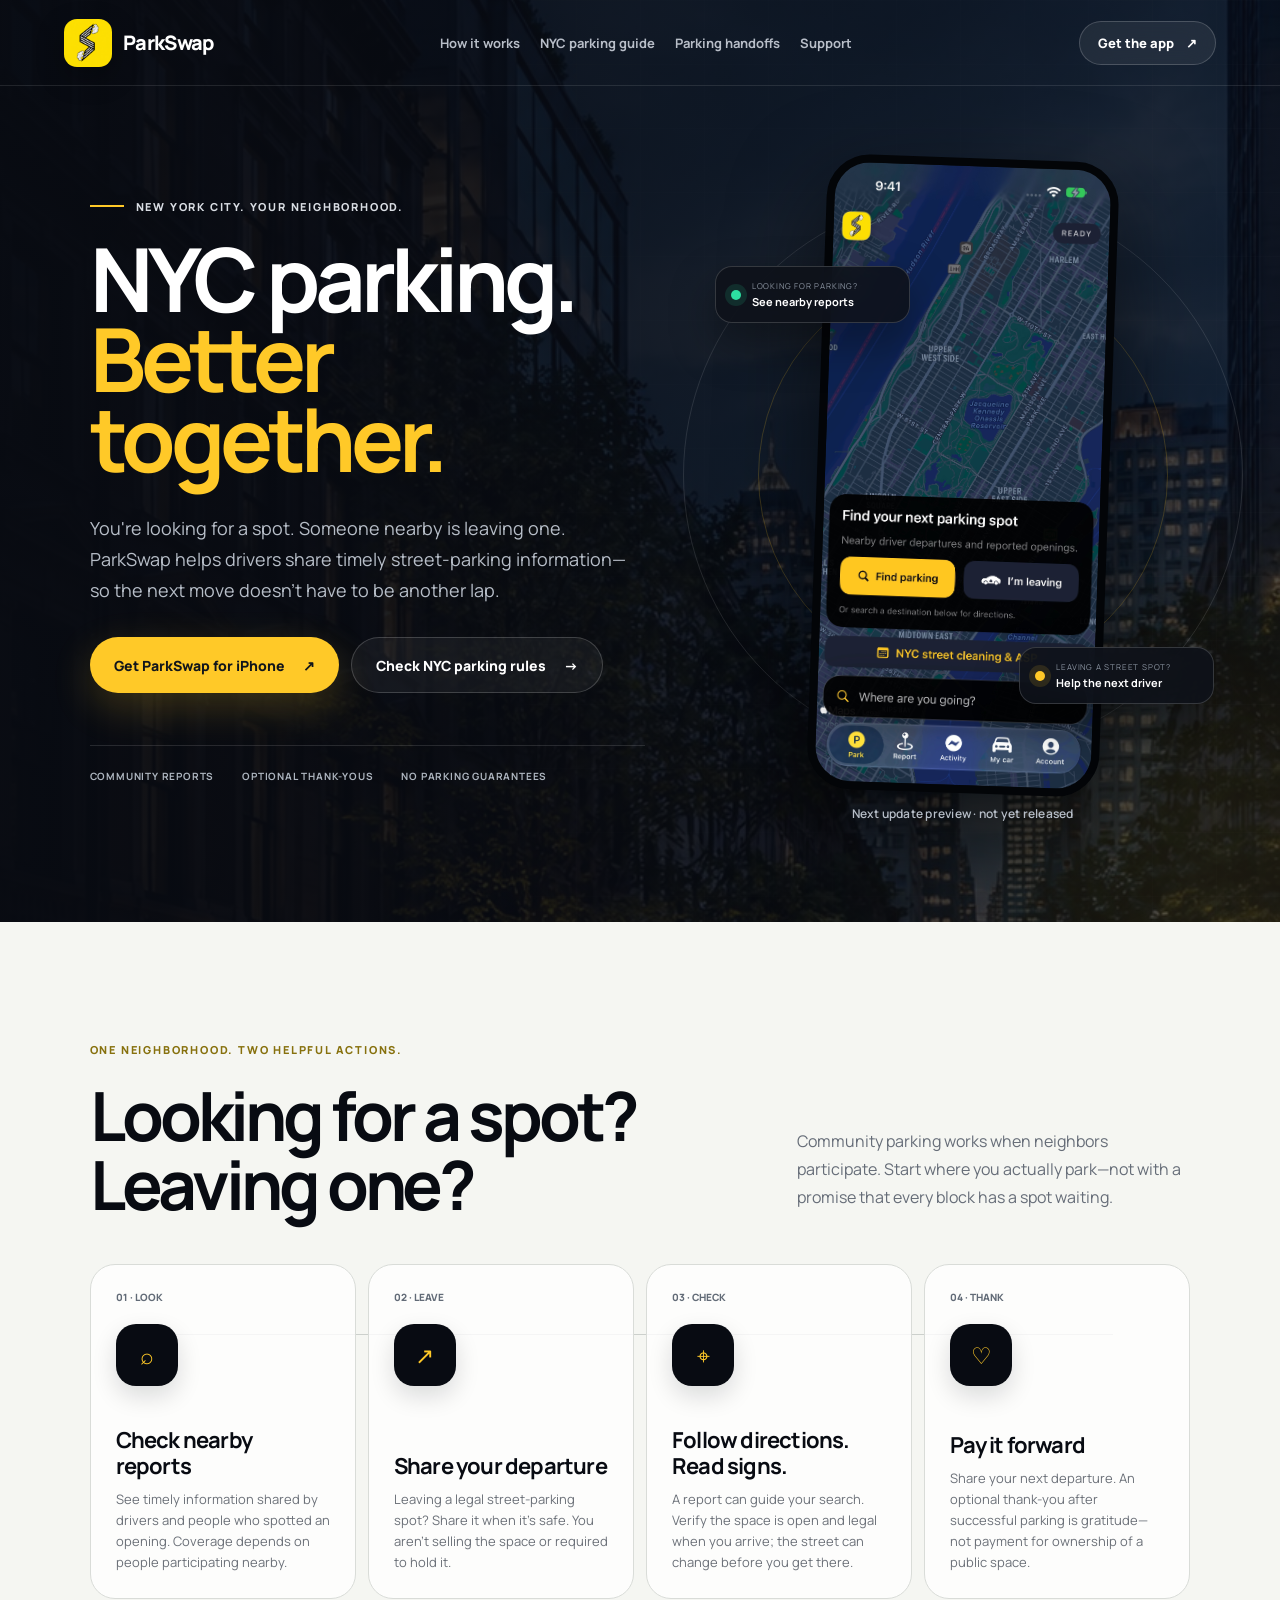
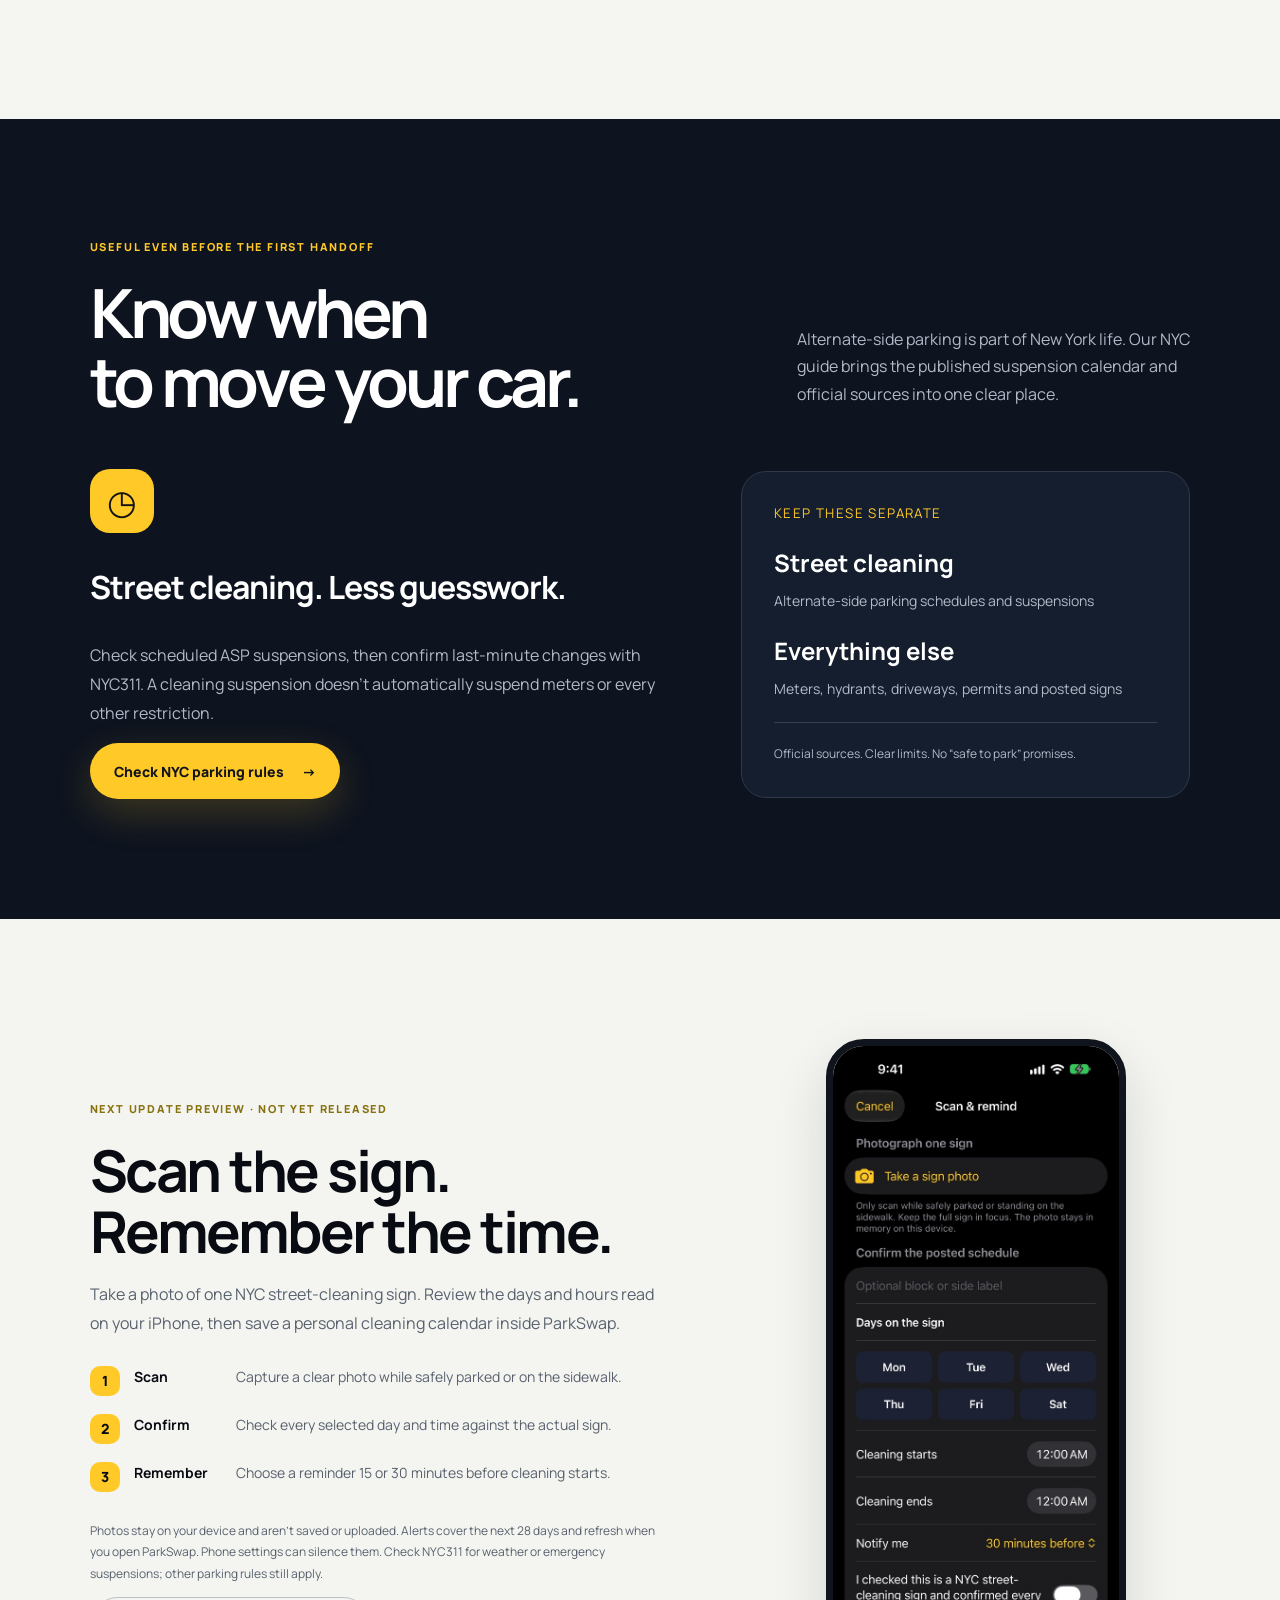
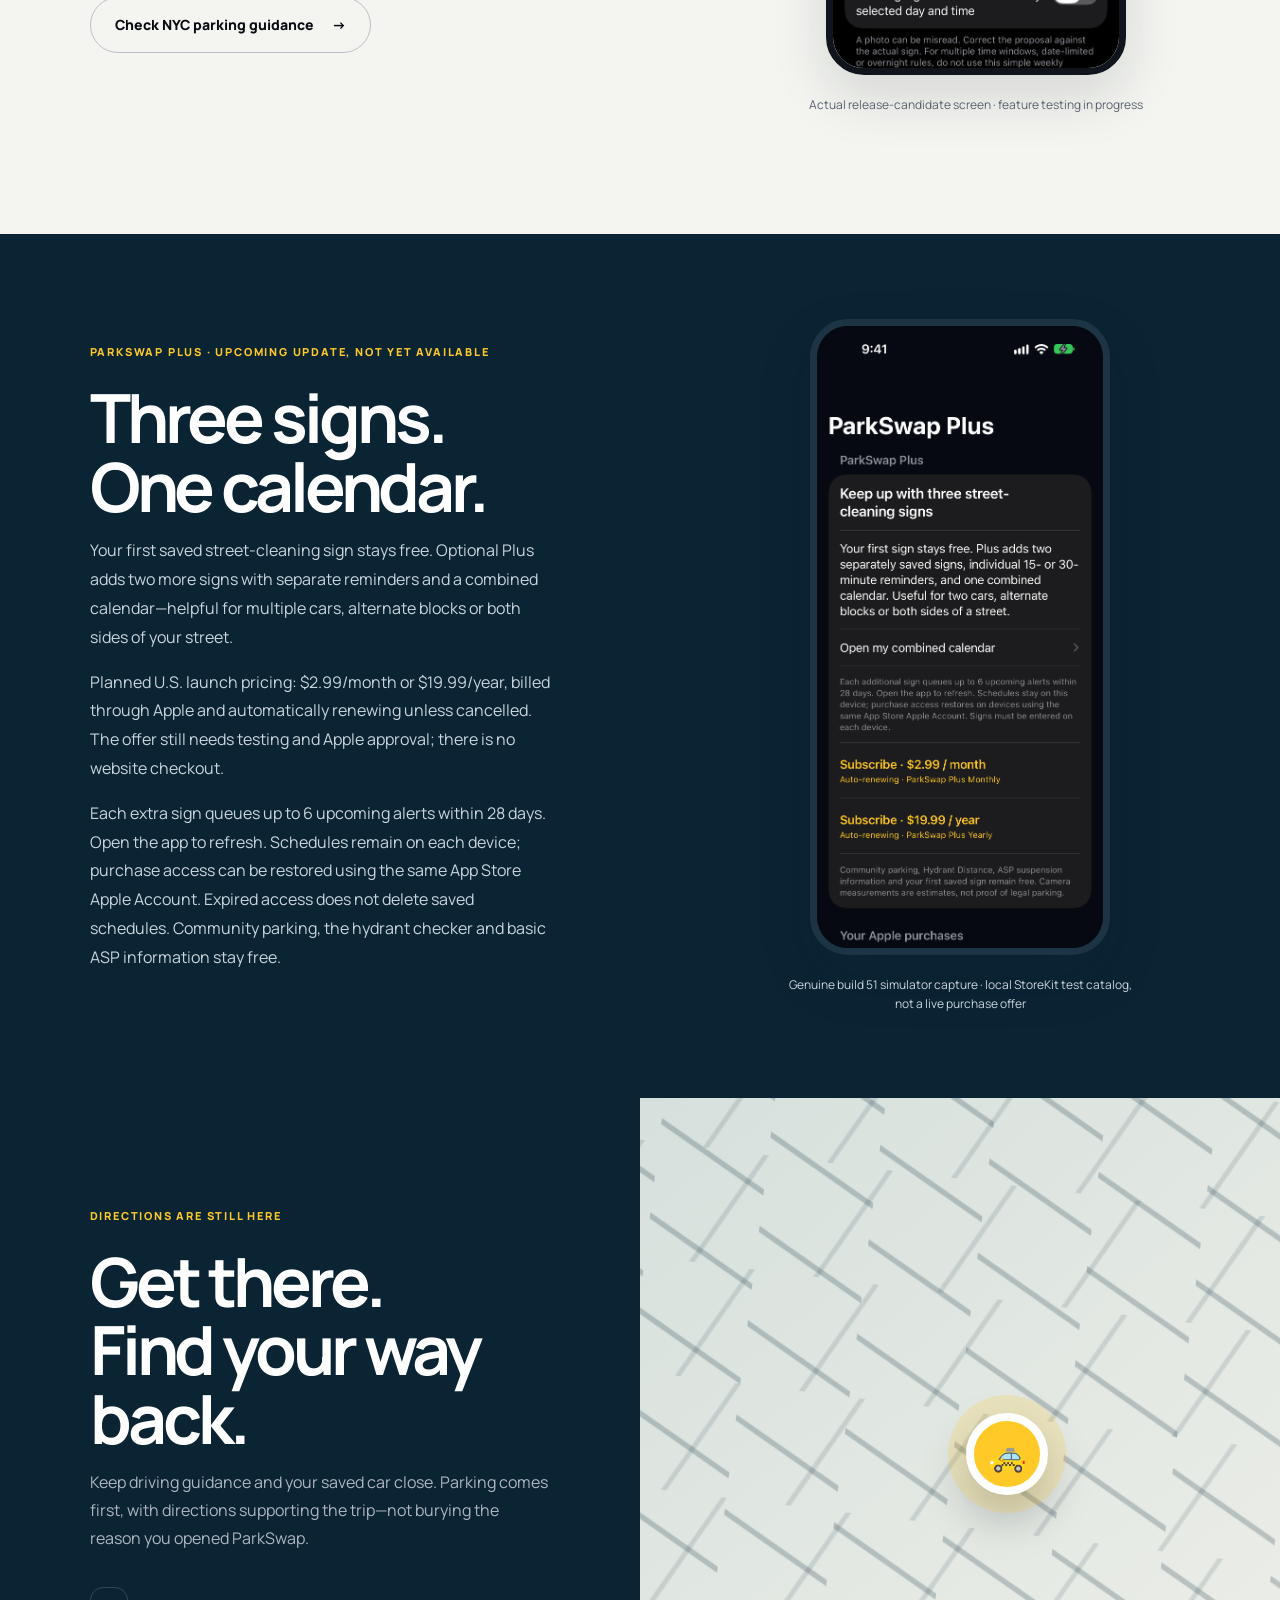
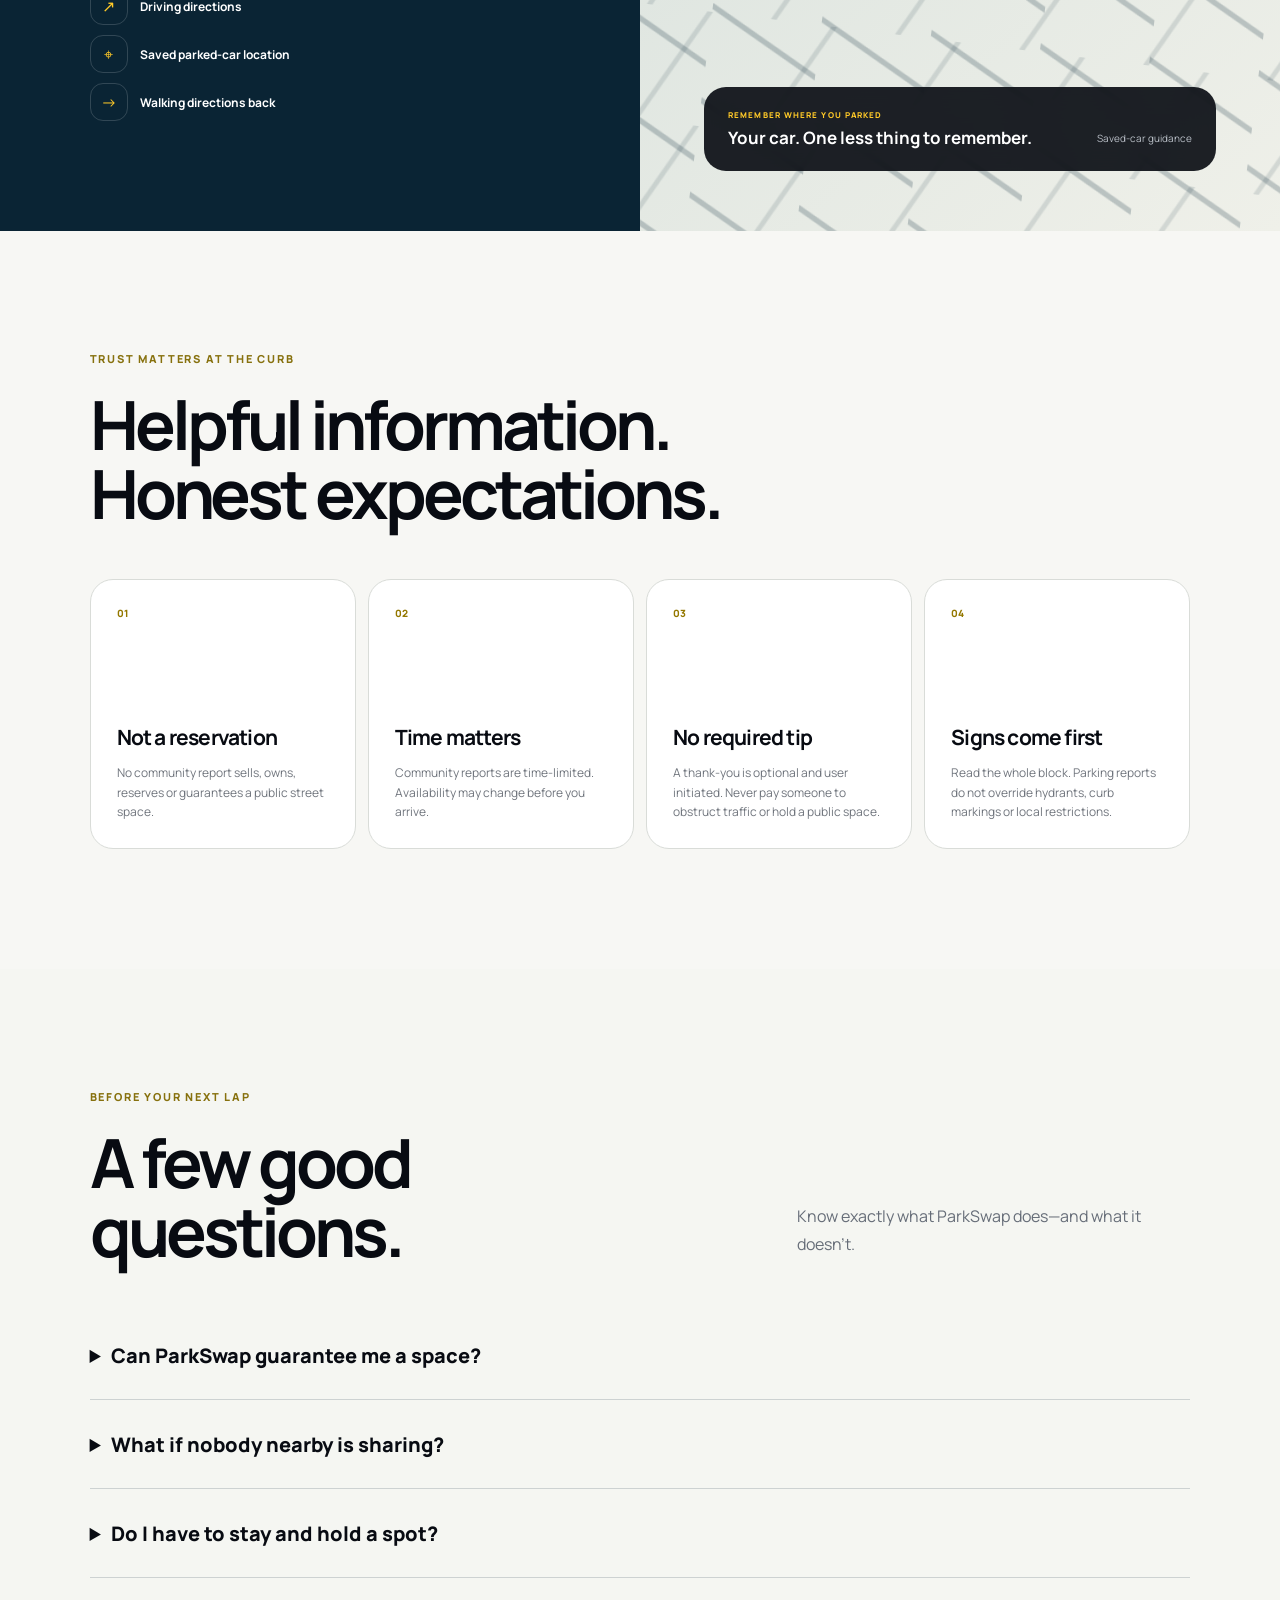
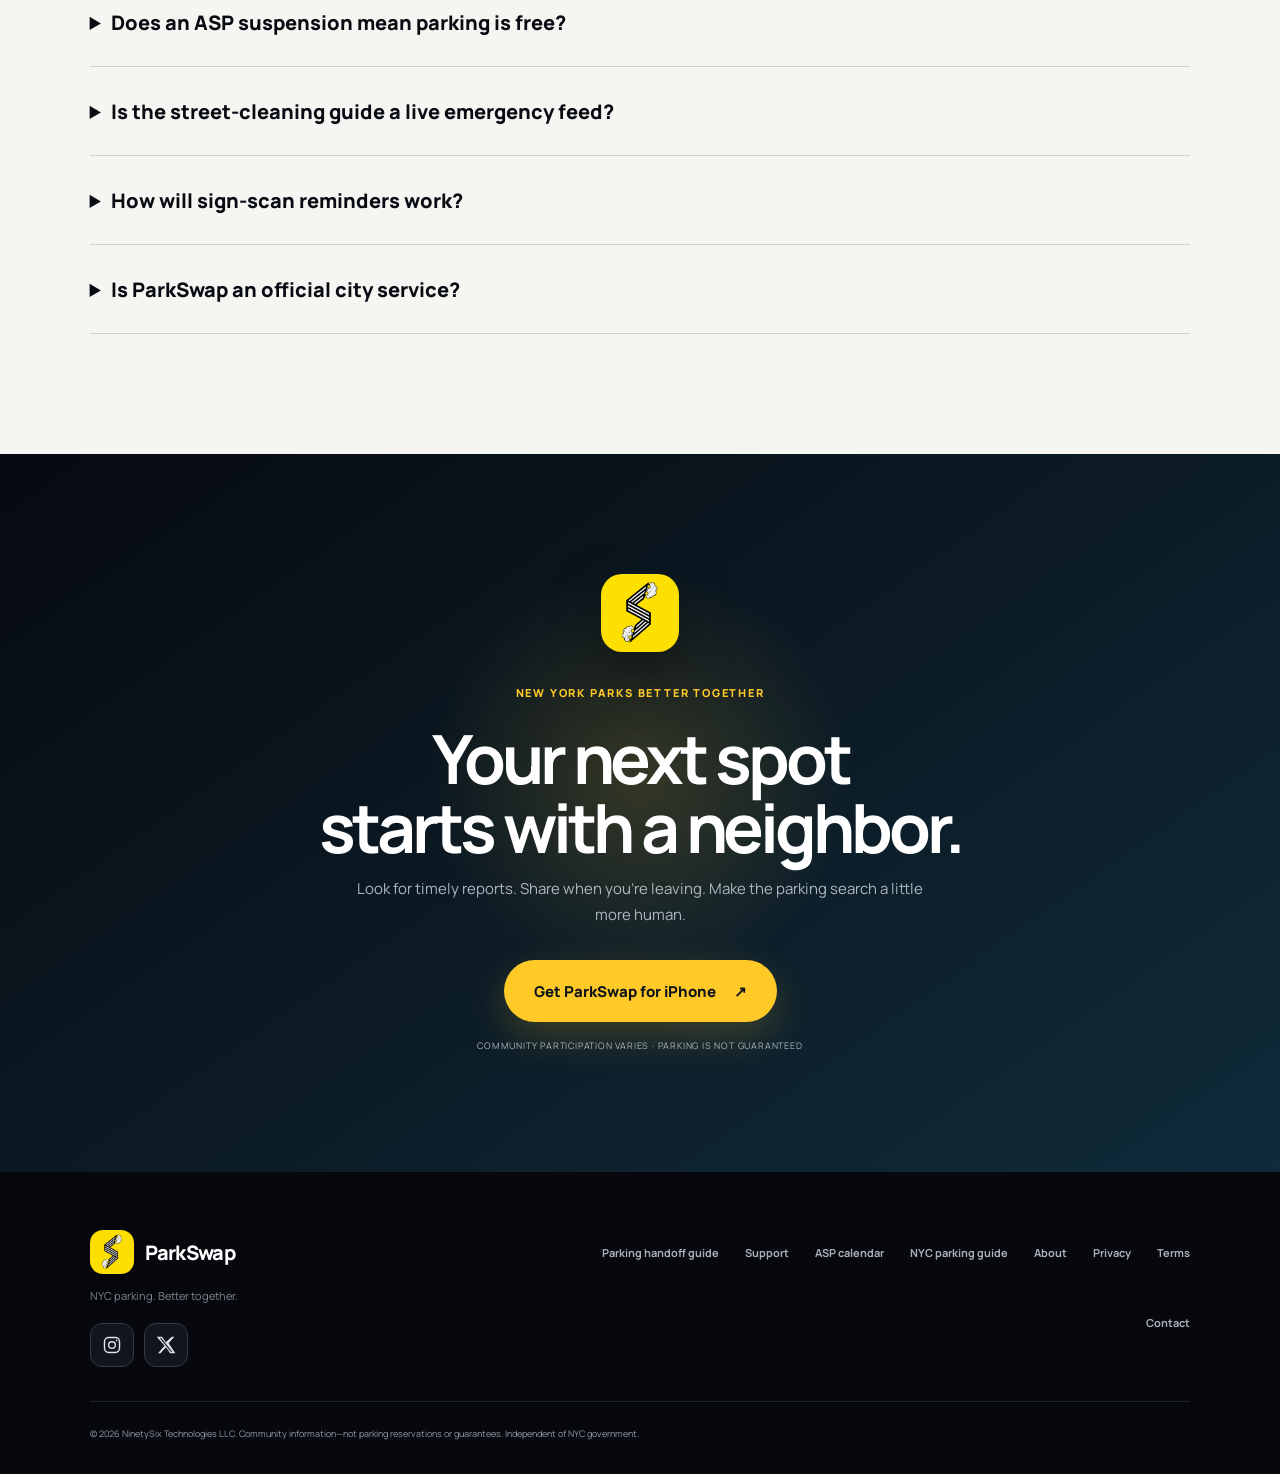
==== commit a34bdb39: "Preview upcoming ParkSwap Plus with genuine build 51 capture" ====
--- a/index.html
+++ b/index.html
@@ -65,6 +65,10 @@
 <div class="sign-copy"><p class="kicker">Next update preview · not yet released</p><h2>Scan the sign.<br>Remember the time.</h2><p>Take a photo of one NYC street-cleaning sign. Review the days and hours read on your iPhone, then save a personal cleaning calendar inside ParkSwap.</p><ol class="scan-steps"><li><strong>Scan</strong><span>Capture a clear photo while safely parked or on the sidewalk.</span></li><li><strong>Confirm</strong><span>Check every selected day and time against the actual sign.</span></li><li><strong>Remember</strong><span>Choose a reminder 15 or 30 minutes before cleaning starts.</span></li></ol><p class="scan-limits">Photos stay on your device and aren't saved or uploaded. Alerts cover the next 28 days and refresh when you open ParkSwap. Phone settings can silence them. Check NYC311 for weather or emergency suspensions; other parking rules still apply.</p><a class="button secondary" href="/nyc-parking/">Check NYC parking guidance <span aria-hidden="true">→</span></a></div>
 <figure class="sign-preview"><img src="/assets/parkswap-sign-scan-preview-v48.jpg" width="1206" height="2622" loading="lazy" decoding="async" alt="Unreleased ParkSwap sign-scan screen with camera capture, posted weekdays, cleaning hours and 15- or 30-minute reminder selection"><figcaption>Actual release-candidate screen · feature testing in progress</figcaption></figure>
 </section>
+<section class="car-section plus-feature" id="plus-preview">
+<div class="car-copy"><p class="kicker light">ParkSwap Plus · upcoming update, not yet available</p><h2>Three signs.<br>One calendar.</h2><p>Your first saved street-cleaning sign stays free. Optional Plus adds two more signs with separate reminders and a combined calendar—helpful for multiple cars, alternate blocks or both sides of your street.</p><p>Planned U.S. launch pricing: $2.99/month or $19.99/year, billed through Apple and automatically renewing unless cancelled. The offer still needs testing and Apple approval; there is no website checkout.</p><p class="scan-limits">Each extra sign queues up to 6 upcoming alerts within 28 days. Open the app to refresh. Schedules remain on each device; purchase access can be restored using the same App Store Apple Account. Expired access does not delete saved schedules. Community parking, the hydrant checker and basic ASP information stay free.</p></div>
+<figure class="sign-preview"><img src="/assets/parkswap-plus-preview-v51.png" width="1206" height="2622" loading="lazy" decoding="async" alt="Unreleased ParkSwap Plus screen explaining two additional street-cleaning signs, reminders and monthly or annual Apple subscriptions"><figcaption>Genuine build 51 simulator capture · local StoreKit test catalog, not a live purchase offer</figcaption></figure>
+</section>
 <section class="car-section">
 <div class="car-copy"><p class="kicker light">Directions are still here</p><h2>Get there.<br>Find your way back.</h2><p>Keep driving guidance and your saved car close. Parking comes first, with directions supporting the trip—not burying the reason you opened ParkSwap.</p><div class="car-actions"><span><i aria-hidden="true">↗</i><b>Driving directions</b></span><span><i aria-hidden="true">⌖</i><b>Saved parked-car location</b></span><span><i aria-hidden="true">→</i><b>Walking directions back</b></span></div></div>
 <div class="car-visual" aria-hidden="true"><div class="map-lines"></div><div class="car-pin"><span>🚕</span></div><div class="car-status"><small>REMEMBER WHERE YOU PARKED</small><strong>Your car. One less thing to remember.</strong><span>Saved-car guidance</span></div></div>
--- a/landing-v2.css
+++ b/landing-v2.css
@@ -32,3 +32,5 @@
 @media(max-width:720px){.nyc-hero{min-height:0}.nyc-hero h1{font-size:54px;letter-spacing:-3px}.rules-feature{grid-template-columns:1fr;gap:30px}.rules-note{padding:24px}.hero-product{overflow:hidden}.floating-card{min-width:145px}.questions summary{font-size:18px}footer nav{justify-content:flex-start}}
 @media(max-width:720px){.mobile-links{position:absolute;top:74px;left:0;right:0;z-index:20;display:flex;justify-content:center;gap:24px;color:#d9dee7;font-size:12px;font-weight:700;background:#10141c}.mobile-links a{min-height:44px;display:flex;align-items:center}.nyc-hero{padding-top:158px}.nyc-hero h1{font-size:clamp(42px,11vw,54px)}}
 .nav-wrap nav{gap:20px}footer>nav[aria-label="Footer navigation"]{flex-wrap:wrap;max-width:650px;justify-content:flex-end}footer>nav[aria-label="Footer navigation"] a{display:inline-flex;align-items:center;min-height:44px}footer .brand{width:max-content}@media(max-width:1050px){.nav-wrap nav{gap:14px;font-size:12px}}@media(max-width:850px){.nav-wrap nav{display:none}.mobile-links{position:absolute;top:86px;left:0;right:0;z-index:20;display:flex;flex-wrap:wrap;justify-content:center;gap:4px 16px;padding:0 12px;color:#d9dee7;font-size:12px;font-weight:700;background:#10141c}.mobile-links a{min-height:44px;display:inline-flex;align-items:center}}@media(max-width:720px){footer>nav[aria-label="Footer navigation"]{justify-content:flex-start}.mobile-links{top:74px;height:auto;min-height:44px}.hero{padding-top:158px}.hero h1{font-size:clamp(40px,9.5vw,55px)}}
+/* The upcoming Plus offer uses genuine app imagery, not a live checkout. */
+.plus-feature{align-items:center}.plus-feature .car-copy>p:not(.kicker){color:#c9d4dc;line-height:1.8;max-width:620px}.plus-feature .scan-limits{font-size:12px}.plus-feature .sign-preview{padding:60px 28px}.plus-feature .sign-preview figcaption{color:#c9d4dc;max-width:360px;margin:20px auto 0}.plus-feature .sign-preview img{border-color:#1c3443}
